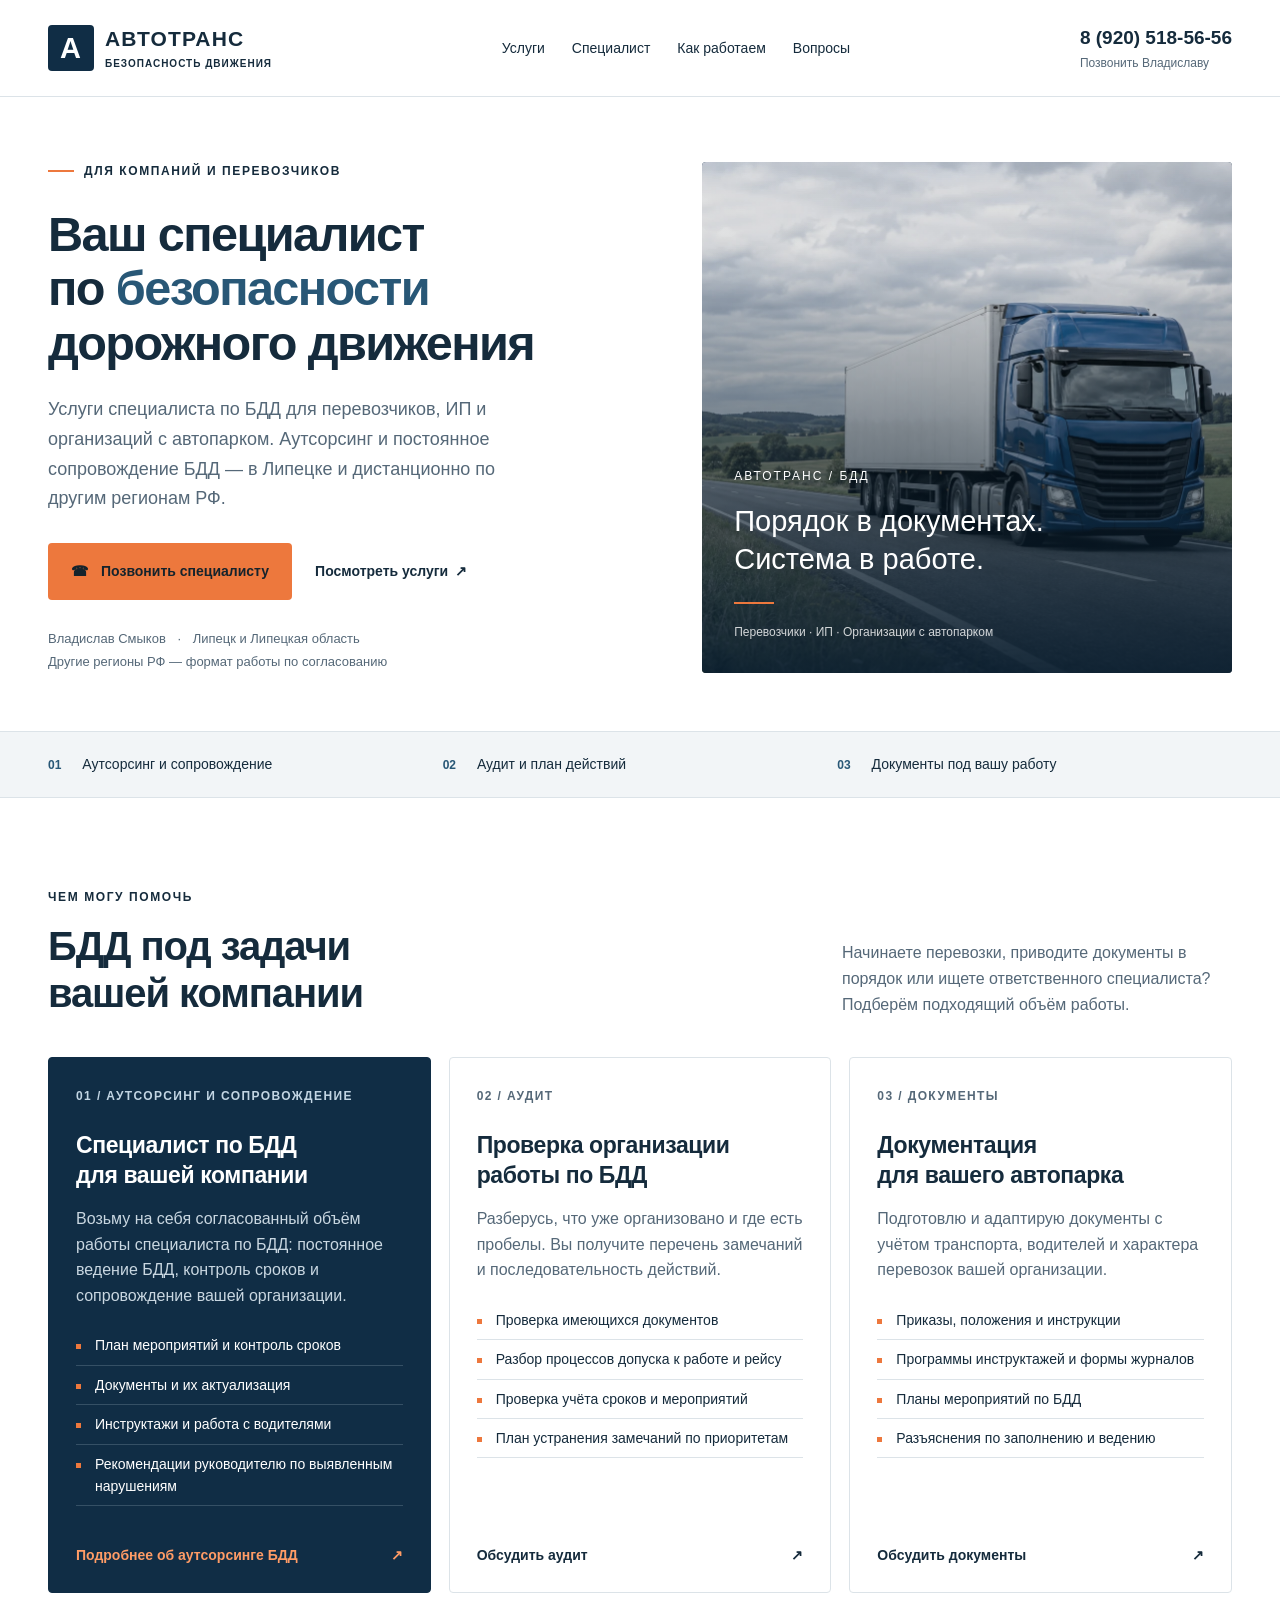
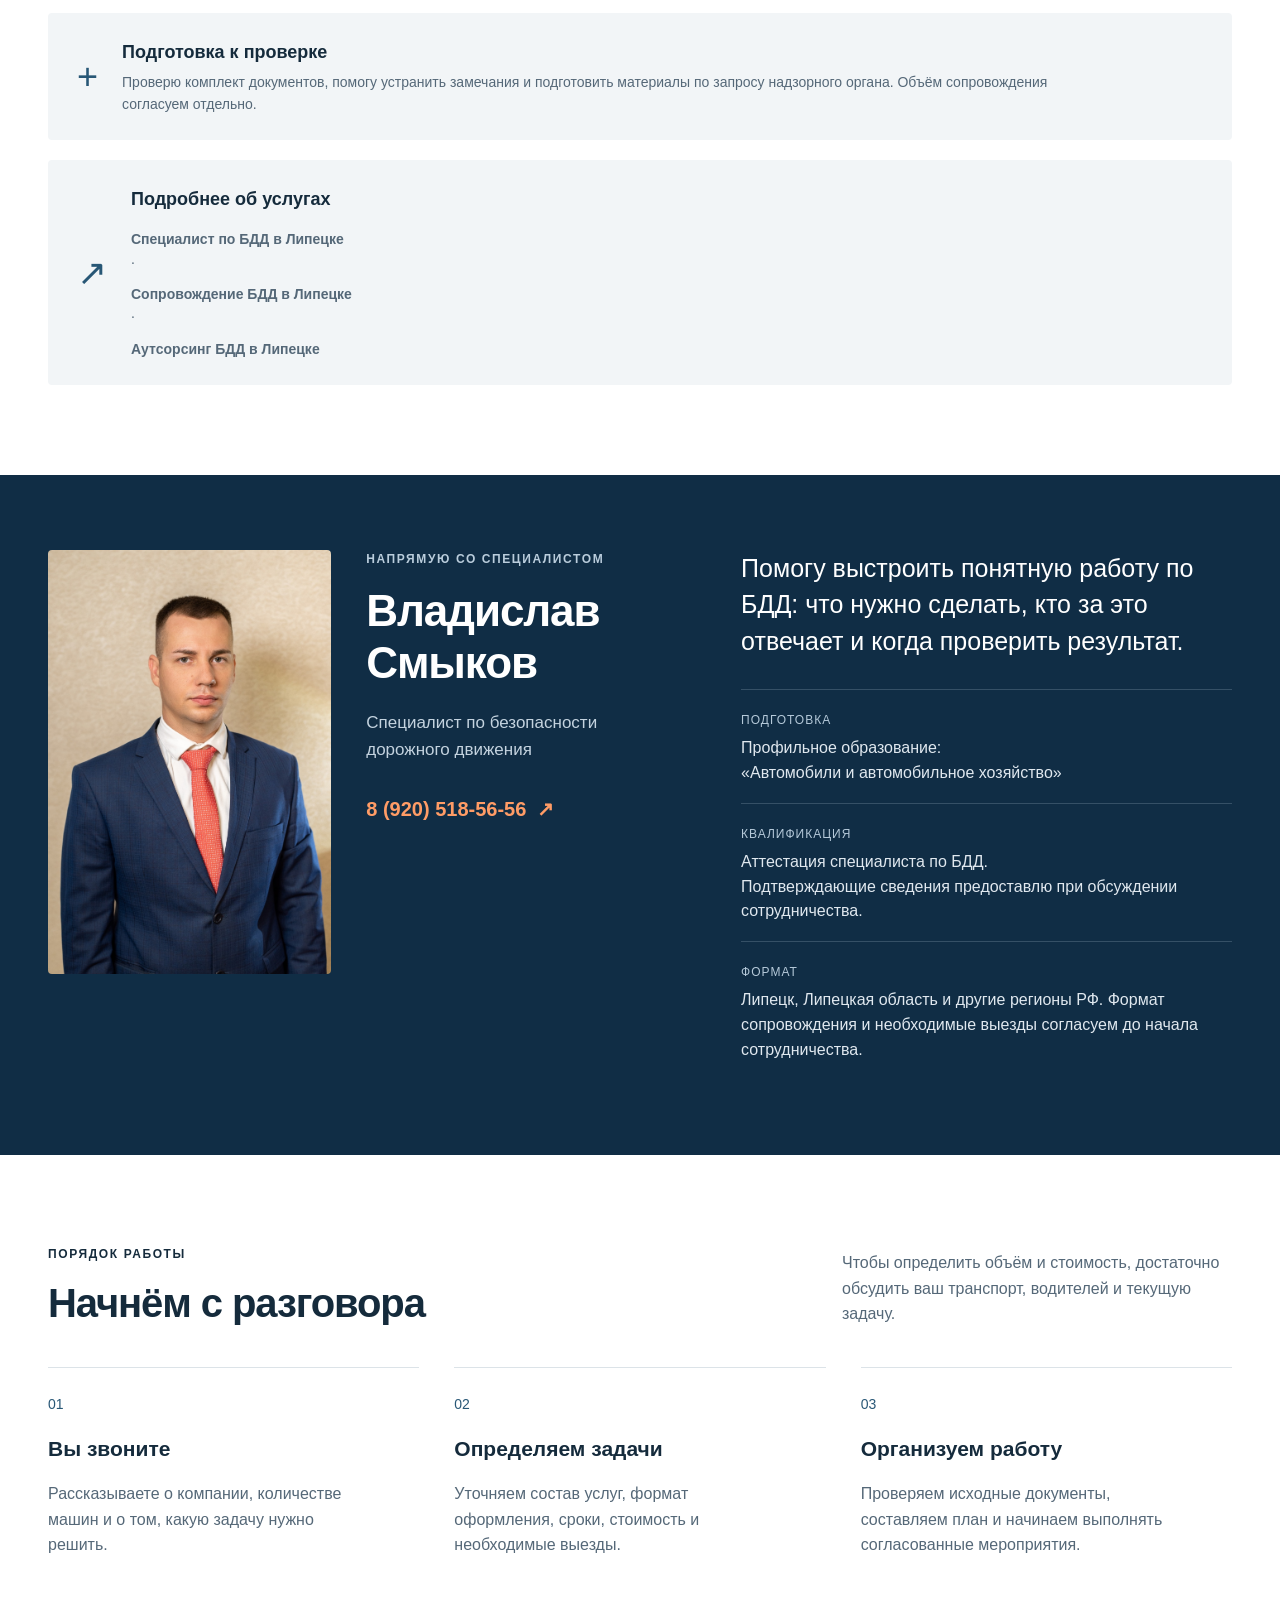
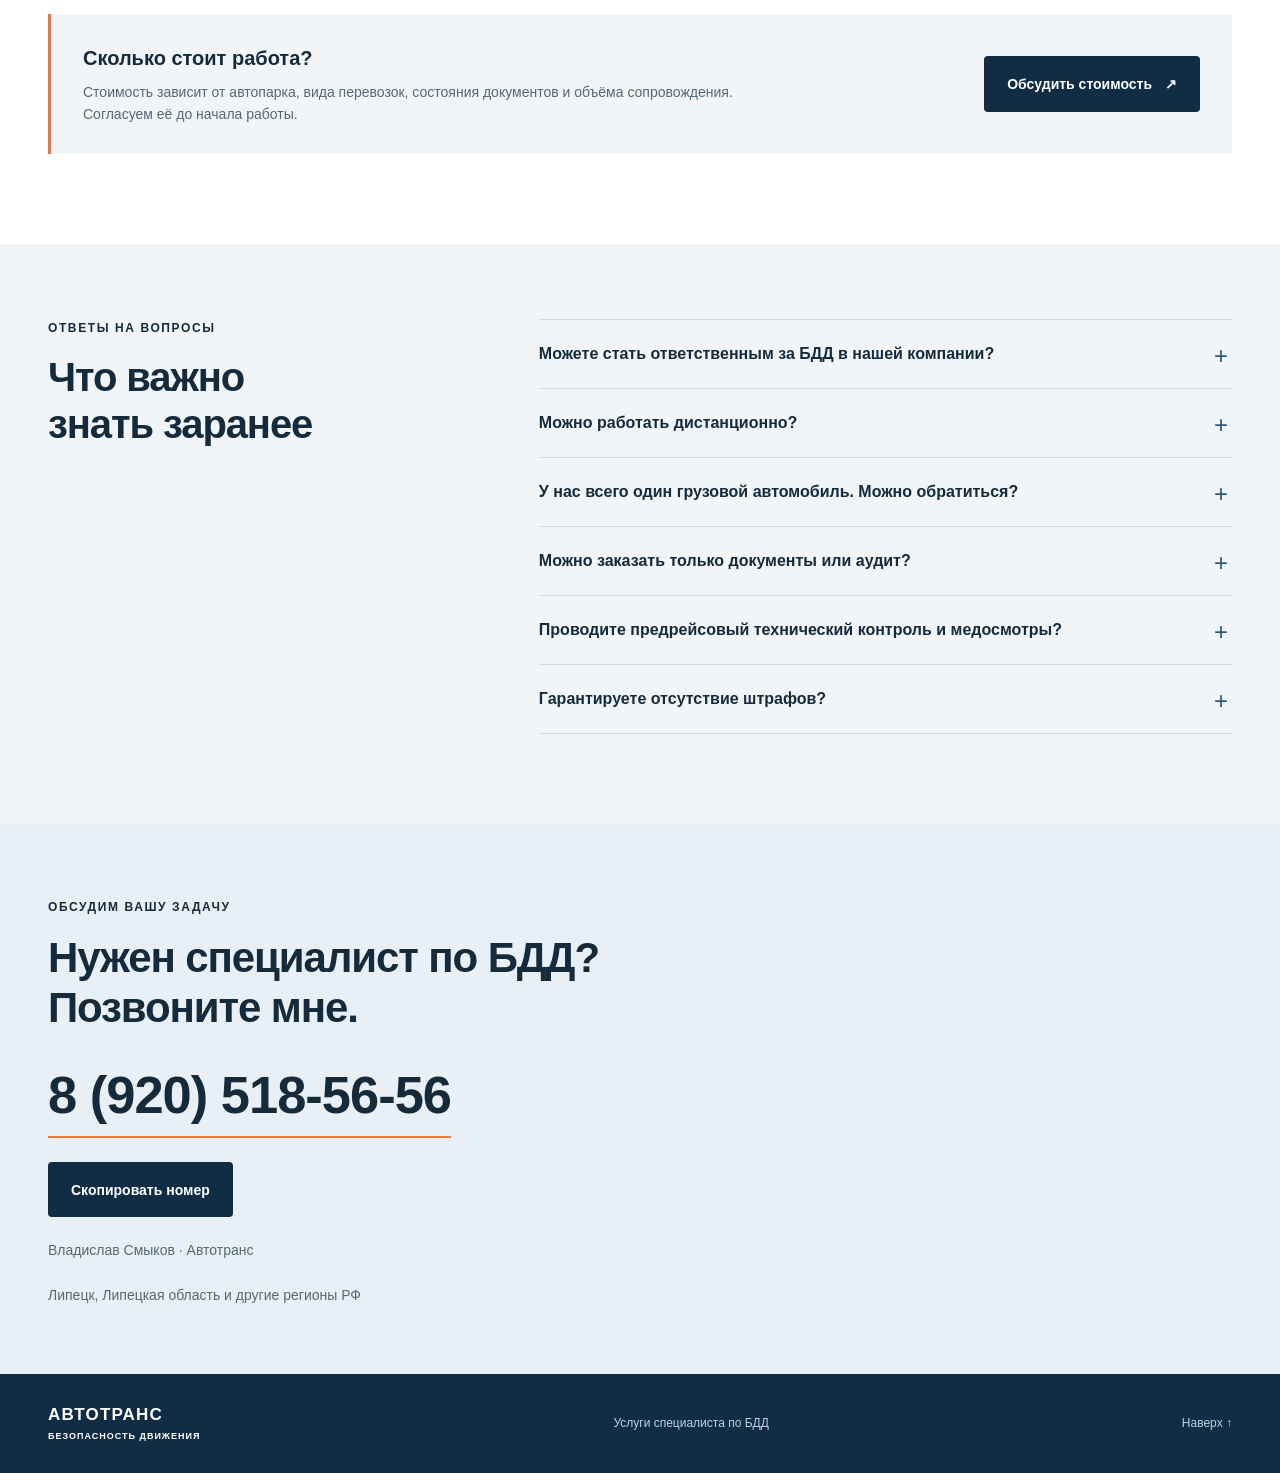
==== index.html @ 8fa79b05 "Добавить метатег подтверждения Яндекс Вебмастера" ====
<!doctype html>
<html lang="ru">
<head><!-- Yandex.Metrika counter -->
<script type="text/javascript">
    (function(m,e,t,r,i,k,a){
        m[i]=m[i]||function(){(m[i].a=m[i].a||[]).push(arguments)};
        m[i].l=1*new Date();
        for (var j = 0; j < document.scripts.length; j++) {if (document.scripts[j].src === r) { return; }}
        k=e.createElement(t),a=e.getElementsByTagName(t)[0],k.async=1,k.src=r,a.parentNode.insertBefore(k,a)
    })(window, document,'script','https://mc.yandex.ru/metrika/tag.js?id=112868762', 'ym');

    ym(112868762, 'init', {ssr:true, webvisor:true, clickmap:true, ecommerce:"dataLayer", referrer: document.referrer, url: location.href, accurateTrackBounce:true, trackLinks:true});
</script>
<noscript><div><img src="https://mc.yandex.ru/watch/112868762" style="position:absolute; left:-9999px;" alt="" /></div></noscript>
<!-- /Yandex.Metrika counter -->
<meta charset="utf-8"><meta name="viewport" content="width=device-width,initial-scale=1">
<meta name="yandex-verification" content="a2c0b51601bbb0df">
<title>Специалист по БДД — аутсорсинг и сопровождение | Автотранс</title>
<meta name="description" content="Услуги специалиста по БДД для перевозчиков, ИП и организаций с автопарком. Аутсорсинг и сопровождение БДД в Липецке и дистанционно по другим регионам РФ.">
<meta name="format-detection" content="telephone=yes">
<meta name="theme-color" content="#102d45">
<link rel="icon" type="image/svg+xml" href="data:image/svg+xml,%3Csvg xmlns='http://www.w3.org/2000/svg' viewBox='0 0 32 32'%3E%3Crect width='32' height='32' rx='7' fill='%23102d45'/%3E%3Cpath d='M7 25L13 7h6l6 18h-5L16 12l-4 13z' fill='white'/%3E%3Cpath d='M14 21h4v4h-4z' fill='%23ee783c'/%3E%3C/svg%3E">
<link rel="stylesheet" href="styles.css">
</head>
<body>
<a class="skip" href="#main">Перейти к содержанию</a>
<header class="header"><div class="wrap header-inner"><a class="brand" href="#" aria-label="Автотранс — на главную"><span class="brand-icon">А</span><span>АВТОТРАНС<small>БЕЗОПАСНОСТЬ ДВИЖЕНИЯ</small></span></a><nav aria-label="Главная навигация"><a href="#services">Услуги</a> <a href="#specialist">Специалист</a> <a href="#process">Как работаем</a> <a href="#questions">Вопросы</a></nav><a class="header-phone" href="tel:+79205185656" aria-label="Позвонить Владиславу по номеру 8 920 518-56-56">8 (920) 518-56-56<small>Позвонить Владиславу</small></a></div></header>
<main id="main">
<section class="hero"><div class="wrap hero-grid"><div class="hero-copy"><div class="eyebrow"><span class="line"></span> ДЛЯ КОМПАНИЙ И ПЕРЕВОЗЧИКОВ</div><h1>Ваш специалист<br>по <em>безопасности</em><br>дорожного движения</h1><p class="lead">Услуги специалиста по БДД для перевозчиков, ИП и организаций с автопарком. Аутсорсинг и постоянное сопровождение БДД — в Липецке и дистанционно по другим регионам РФ.</p> <div class="hero-actions"><a class="button" href="tel:+79205185656" aria-label="Позвонить специалисту"><span aria-hidden="true">☎</span> Позвонить специалисту</a> <a class="text-link" href="#services">Посмотреть услуги <span aria-hidden="true">↗</span></a></div> <div class="hero-note">Владислав Смыков <span>·</span> Липецк и Липецкая область<br>Другие регионы РФ — формат работы по согласованию</div></div> <div class="hero-visual" id="hero-visual"><img class="hero-photo" src="truck.webp" alt="Грузовой автомобиль на загородной дороге" width="1536" height="1024" fetchpriority="high"><div class="visual-caption"><span>АВТОТРАНС / БДД</span><strong>Порядок в документах.<br>Система в работе.</strong> <div class="caption-rule"></div><small>Перевозчики · ИП · Организации с автопарком</small></div></div></div></section>
<div class="scope-band"><div class="wrap scope-grid"><span><b>01</b> Аутсорсинг и сопровождение</span><span><b>02</b> Аудит и план действий</span><span><b>03</b> Документы под вашу работу</span></div></div>
<section class="section wrap" id="services"><div class="section-top"><div><div class="eyebrow">ЧЕМ МОГУ ПОМОЧЬ</div><h2>БДД под задачи<br>вашей компании</h2></div><p>Начинаете перевозки, приводите документы в порядок или ищете ответственного специалиста? Подберём подходящий объём работы.</p></div> <div class="services"><article class="service featured"><span class="service-no">01 / АУТСОРСИНГ И СОПРОВОЖДЕНИЕ</span><h3>Специалист по БДД<br>для вашей компании</h3> <p>Возьму на себя согласованный объём работы специалиста по БДД: постоянное ведение БДД, контроль сроков и сопровождение вашей организации.</p> <ul><li>План мероприятий и контроль сроков</li><li>Документы и их актуализация</li><li>Инструктажи и работа с водителями</li><li>Рекомендации руководителю по выявленным нарушениям</li></ul> <a href="autsorsing-bdd-lipetsk.html" class="service-link">Подробнее об аутсорсинге БДД <span aria-hidden="true">↗</span></a></article><article class="service"><span class="service-no">02 / АУДИТ</span><h3>Проверка организации<br>работы по БДД</h3> <p>Разберусь, что уже организовано и где есть пробелы. Вы получите перечень замечаний и последовательность действий.</p> <ul><li>Проверка имеющихся документов</li><li>Разбор процессов допуска к работе и рейсу</li><li>Проверка учёта сроков и мероприятий</li><li>План устранения замечаний по приоритетам</li></ul> <a href="#contacts" class="service-link">Обсудить аудит <span aria-hidden="true">↗</span></a></article><article class="service"><span class="service-no">03 / ДОКУМЕНТЫ</span><h3>Документация<br>для вашего автопарка</h3> <p>Подготовлю и адаптирую документы с учётом транспорта, водителей и характера перевозок вашей организации.</p> <ul><li>Приказы, положения и инструкции</li><li>Программы инструктажей и формы журналов</li><li>Планы мероприятий по БДД</li><li>Разъяснения по заполнению и ведению</li></ul> <a href="#contacts" class="service-link">Обсудить документы <span aria-hidden="true">↗</span></a></article></div> <div class="service-extra"><span class="plus" aria-hidden="true">+</span><div><h3>Подготовка к проверке</h3> <p>Проверю комплект документов, помогу устранить замечания и подготовить материалы по запросу надзорного органа. Объём сопровождения согласуем отдельно.</p></div></div><div class="service-extra"><span class="plus" aria-hidden="true">↗</span><div><h3>Подробнее об услугах</h3><p><a class="service-link" href="specialist-bdd-lipetsk.html">Специалист по БДД в Липецке</a> · <a class="service-link" href="soprovozhdenie-bdd-lipetsk.html">Сопровождение БДД в Липецке</a> · <a class="service-link" href="autsorsing-bdd-lipetsk.html">Аутсорсинг БДД в Липецке</a></p></div></div></section>
<section class="about-section" id="specialist"><div class="wrap about-grid"><img class="specialist-photo" src="specialist.jpg" alt="Владислав Смыков — специалист по безопасности дорожного движения" width="1279" height="1917" loading="lazy"><div><div class="eyebrow">НАПРЯМУЮ СО СПЕЦИАЛИСТОМ</div><h2>Владислав<br>Смыков</h2><p class="about-role">Специалист по безопасности<br>дорожного движения</p><a class="about-phone" href="tel:+79205185656" aria-label="Позвонить Владиславу по номеру 8 920 518-56-56">8 (920) 518-56-56 <span aria-hidden="true">↗</span></a></div> <div class="about-content"><p class="large-copy">Помогу выстроить понятную работу по БДД: что нужно сделать, кто за это отвечает и когда проверить результат.</p> <div class="facts"><div><span>ПОДГОТОВКА</span><p>Профильное образование:<br>«Автомобили и автомобильное хозяйство»</p></div><div><span>КВАЛИФИКАЦИЯ</span><p>Аттестация специалиста по БДД.<br>Подтверждающие сведения предоставлю при обсуждении сотрудничества.</p></div><div><span>ФОРМАТ</span><p>Липецк, Липецкая область и другие регионы РФ. Формат сопровождения и необходимые выезды согласуем до начала сотрудничества.</p></div></div></div></div></section>
<section class="section wrap" id="process"><div class="section-top"><div><div class="eyebrow">ПОРЯДОК РАБОТЫ</div><h2>Начнём с разговора</h2></div><p>Чтобы определить объём и стоимость, достаточно обсудить ваш транспорт, водителей и текущую задачу.</p></div> <div class="steps"><article><span>01</span><h3>Вы звоните</h3> <p>Рассказываете о компании, количестве машин и о том, какую задачу нужно решить.</p></article><article><span>02</span><h3>Определяем задачи</h3> <p>Уточняем состав услуг, формат оформления, сроки, стоимость и необходимые выезды.</p></article><article><span>03</span><h3>Организуем работу</h3> <p>Проверяем исходные документы, составляем план и начинаем выполнять согласованные мероприятия.</p></article></div> <div class="price-strip"><div><h3>Сколько стоит работа?</h3> <p>Стоимость зависит от автопарка, вида перевозок, состояния документов и объёма сопровождения. Согласуем её до начала работы.</p></div><a class="button button-dark" href="#contacts">Обсудить стоимость <span aria-hidden="true">↗</span></a></div></section>
<section class="faq-section" id="questions"><div class="wrap faq-grid"><div><div class="eyebrow">ОТВЕТЫ НА ВОПРОСЫ</div><h2>Что важно<br>знать заранее</h2></div> <div class="faq-list"><details><summary>Можете стать ответственным за БДД в нашей компании?</summary> <p>Готов обсудить выполнение обязанностей ответственного за БДД. До начала работы определим подходящее оформление отношений, полномочия, обязанности и фактический объём работы. Сам по себе заказ комплекта документов не означает назначения ответственного.</p></details><details><summary>Можно работать дистанционно?</summary> <p>Разбор документов, консультации и часть сопровождения можно организовать дистанционно. Мероприятия, требующие фактического присутствия, обсуждаем отдельно. Дистанционное сопровождение не заменяет медицинские осмотры и технический контроль транспорта.</p></details><details><summary>У нас всего один грузовой автомобиль. Можно обратиться?</summary> <p>Да. Работаю с запросами небольших перевозчиков и организаций с автопарком. Необходимый состав мероприятий определим по виду транспорта и характеру его использования, а не только по количеству автомобилей.</p></details><details><summary>Можно заказать только документы или аудит?</summary> <p>Да. Можно начать с разовой проверки, подготовки отдельных документов или комплекта под вашу деятельность. Постоянное сопровождение обсуждается отдельно.</p></details><details><summary>Проводите предрейсовый технический контроль и медосмотры?</summary> <p>На этом сайте предлагаются услуги специалиста по БДД. Медицинские осмотры и фактический технический контроль в это предложение не входят. В рамках аудита помогу разобраться, как они организованы в вашей компании.</p></details><details><summary>Гарантируете отсутствие штрафов?</summary> <p>Нет. Задача сопровождения — выявлять недостатки и помогать организовать выполнение требований. Результат зависит в том числе от фактических действий руководителя и работников. Ответственность сторон и состав работ закрепляются в договоре.</p></details></div></div></section>
<section class="contact-section" id="contacts"><div class="wrap contact-grid"><div class="eyebrow">ОБСУДИМ ВАШУ ЗАДАЧУ</div><h2>Нужен специалист по БДД?<br>Позвоните мне.</h2><a class="contact-phone" id="contact-number" href="tel:+79205185656" aria-label="Позвонить Владиславу по номеру 8 920 518-56-56">8 (920) 518-56-56</a><div class="copy-row"><button class="button button-dark" type="button" id="copy-phone">Скопировать номер</button><span id="copy-status" role="status" aria-live="polite"></span></div><p>Владислав Смыков · Автотранс</p><p>Липецк, Липецкая область и другие регионы РФ</p></div></section>
</main><footer><div class="wrap footer-inner"><a class="brand footer-brand" href="#">АВТОТРАНС <small>БЕЗОПАСНОСТЬ ДВИЖЕНИЯ</small></a><p>Услуги специалиста по БДД</p><a href="#main">Наверх ↑</a></div></footer>
<a class="mobile-call" href="tel:+79205185656" aria-label="Позвонить Владиславу по номеру 8 920 518-56-56"><span aria-hidden="true">☎</span> Позвонить · 8 (920) 518-56-56</a>
<script src="contact.js" defer></script>
</body></html>
---- styles.css ----
:root{--navy:#102d45;--blue:#285776;--orange:#ed783d;--ink:#152b3c;--muted:#556878;--line:#dce3e8;--pale:#f2f5f7}*{box-sizing:border-box}html{scroll-behavior:smooth;scroll-padding-top:100px}body{margin:0;font-family:Arial,Helvetica,sans-serif;color:var(--ink);font-size:1rem;line-height:1.6;background:#fff}a{color:inherit;text-decoration:none}a:focus-visible,summary:focus-visible{outline:3px solid var(--orange);outline-offset:5px}button,a,summary{-webkit-tap-highlight-color:transparent}.wrap{max-width:1280px;width:calc(100% - 96px);margin:auto}.header{border-bottom:1px solid var(--line);background:#fff;position:sticky;top:0;z-index:10}.header-inner{min-height:96px;display:flex;align-items:center;justify-content:space-between;gap:25px}.brand{display:flex;align-items:center;gap:11px;font-weight:800;letter-spacing:1.2px;font-size:1.3125rem;line-height:1.2}.brand small{display:block;font-size:0.625rem;font-weight:600;letter-spacing:1px;margin-top:6px}.brand-icon{background:var(--navy);color:#fff;font-size:1.8125rem;line-height:46px;text-align:center;width:46px;border-radius:4px}.header nav{display:flex;gap:27px;font-size:0.875rem}.header nav a:hover,.text-link:hover{color:var(--blue);text-decoration:underline;text-underline-offset:5px}.header-phone{font-size:1.1875rem;font-weight:700;white-space:nowrap;line-height:1.35}.header-phone small{display:block;font-size:0.75rem;font-weight:400;color:var(--muted);text-align:right;margin-top:5px}.hero{padding:65px 0 58px}.hero-grid{display:grid;grid-template-columns:1.15fr 1fr;gap:45px;align-items:stretch}.eyebrow{font-size:0.75rem;letter-spacing:1.6px;font-weight:700;display:flex;align-items:center;gap:10px;line-height:1.5}.line{height:2px;width:26px;background:var(--orange)}h1{font-size:clamp(2.25rem,3.8vw,3.4375rem);letter-spacing:-1.6px;line-height:1.12;margin:27px 0 25px;font-weight:700}h1 em{font-style:normal;color:var(--blue)}.lead{font-size:1.125rem;line-height:1.65;max-width:480px;color:var(--muted);margin-bottom:29px}.hero-actions{display:flex;gap:23px;align-items:center;flex-wrap:wrap}.button{display:inline-flex;justify-content:center;align-items:center;gap:13px;background:var(--orange);color:#15232c;padding:17px 23px;border-radius:4px;font-weight:700;font-size:0.875rem;min-height:55px;transition:background .18s,transform .18s}.button:hover{background:#fa8d54;transform:translateY(-2px)}.text-link{font-size:0.875rem;font-weight:600}.text-link span{margin-left:7px}.hero-note{font-size:0.8125rem;color:var(--muted);margin-top:27px;line-height:1.8}.hero-note span{padding:0 8px}.hero-visual{min-height:500px;background:var(--navy);position:relative;overflow:hidden;border-radius:4px}.hero-photo{position:absolute;width:100%;height:100%;object-fit:cover;object-position:center;filter:saturate(.7)}.hero-visual:after{content:"";position:absolute;inset:0;background:linear-gradient(180deg,rgba(16,45,69,.04) 20%,rgba(10,30,47,.94) 100%)}.visual-caption{position:absolute;left:32px;right:32px;bottom:30px;color:white;z-index:1}.visual-caption>span{font-size:0.75rem;letter-spacing:2px}.visual-caption strong{display:block;font-size:1.8125rem;font-weight:500;line-height:1.3;margin-top:16px}.caption-rule{height:2px;width:40px;background:var(--orange);margin:23px 0 14px}.visual-caption small{font-size:0.75rem;opacity:.8}.scope-band{border-top:1px solid var(--line);border-bottom:1px solid var(--line);background:var(--pale)}.scope-grid{display:grid;grid-template-columns:repeat(3,1fr)}.scope-grid>span{font-size:0.875rem;padding:21px 0}.scope-grid b{font-size:0.75rem;margin-right:17px;color:var(--blue)}.section{padding-top:90px;padding-bottom:90px}.section-top{display:flex;justify-content:space-between;gap:40px;align-items:end;margin-bottom:40px}h2{font-size:2.5rem;letter-spacing:-1.1px;line-height:1.18;margin:17px 0 0}.section-top>p{max-width:390px;color:var(--muted);font-size:1rem;margin:0}.services{display:grid;grid-template-columns:repeat(3,1fr);gap:18px}.service{border:1px solid var(--line);padding:29px 27px 25px;display:flex;flex-direction:column;border-radius:4px}.service-no{font-size:0.75rem;letter-spacing:1.4px;color:var(--muted);font-weight:700}.service h3{font-size:1.4375rem;line-height:1.3;letter-spacing:-.4px;margin:25px 0 15px}.service p{color:var(--muted);font-size:1rem;line-height:1.6;margin:0 0 18px}.service ul{list-style:none;padding:0;margin:0 0 28px;font-size:0.875rem}.service li{padding:8px 0 8px 19px;position:relative;border-bottom:1px solid var(--line)}.service li:before{content:"";position:absolute;left:0;top:18px;background:var(--orange);width:5px;height:5px}.service-link{font-size:0.875rem;font-weight:700;display:flex;justify-content:space-between;gap:8px;margin-top:auto;padding-top:10px}.service-link:hover{text-decoration:underline}.featured{background:var(--navy);border-color:var(--navy);color:white}.featured .service-no{color:#c2d5e3}.featured p{color:#c9d7e1}.featured li{border-color:#355065}.featured .service-link{color:#ff9c66}.service-extra{display:flex;align-items:center;gap:24px;padding:25px 29px;background:var(--pale);margin-top:20px;border-radius:4px}.plus{font-size:2.25rem;color:var(--blue);font-weight:300}.service-extra h3{margin:0 0 4px;font-size:1.125rem}.service-extra p{margin:0;color:var(--muted);font-size:0.875rem;max-width:950px}.about-section{background:var(--navy);color:white;padding:75px 0}.about-grid{display:grid;grid-template-columns:1fr 1.2fr;gap:85px}.about-section .eyebrow{color:#bacddc}.about-section h2{font-size:3.25rem}.about-role{color:#c4d3df;font-size:1.0625rem;margin:20px 0 30px}.about-phone{font-size:1.4375rem;font-weight:600;color:#ff9c66}.about-phone span{font-size:1.25rem;margin-left:18px}.large-copy{font-size:1.5625rem;line-height:1.45;margin:0 0 30px}.facts>div{border-top:1px solid #355066;padding:17px 0;display:grid;grid-template-columns:130px 1fr;gap:17px}.facts span{font-size:0.75rem;letter-spacing:1px;color:#b5c9d9;padding-top:4px}.facts p{margin:0;font-size:1rem;line-height:1.55;color:#e0e8ef}.steps{display:grid;grid-template-columns:repeat(3,1fr);gap:35px}.steps article{border-top:1px solid var(--line);padding-top:23px}.steps span{color:var(--blue);font-size:0.875rem}.steps h3{font-size:1.3125rem;margin:15px 0 10px}.steps p{color:var(--muted);font-size:1rem;max-width:320px}.price-strip{background:var(--pale);padding:28px 32px;margin-top:40px;border-left:3px solid var(--orange);display:flex;justify-content:space-between;align-items:center;gap:35px}.price-strip h3{font-size:1.25rem;margin:0 0 7px}.price-strip p{font-size:0.875rem;color:var(--muted);max-width:710px;margin:0}.button-dark{background:var(--navy);color:white;flex-shrink:0}.button-dark:hover{background:var(--blue)}.faq-section{padding:75px 0 90px;background:var(--pale)}.faq-grid{display:grid;grid-template-columns:.85fr 1.4fr;gap:70px}.faq-list details{border-bottom:1px solid #cfd9e0}.faq-list details:first-child{border-top:1px solid #cfd9e0}.faq-list summary{cursor:pointer;list-style:none;position:relative;padding:22px 38px 22px 0;font-size:1rem;font-weight:600;line-height:1.5}.faq-list summary::-webkit-details-marker{display:none}.faq-list summary:after{content:"+";position:absolute;right:4px;top:18px;font-size:1.5rem;font-weight:400;color:var(--blue)}.faq-list details[open] summary:after{content:"−"}.faq-list details p{margin:0 30px 22px 0;color:var(--muted);font-size:1rem}.contact-section{padding:74px 0 68px;background:#e9f0f5}.contact-grid{position:relative}.contact-section h2{font-size:2.625rem;line-height:1.2;margin-bottom:28px}.contact-phone{font-size:clamp(1.625rem,4.1vw,3.375rem);letter-spacing:-1px;font-weight:700;line-height:1.25;display:inline-block;border-bottom:2px solid var(--orange);padding-bottom:9px}.contact-phone span{color:var(--blue);margin-left:18px}.contact-section p{font-size:0.875rem;margin:22px 0 0;color:var(--muted)}footer{padding:28px 0;background:var(--navy);color:white}.footer-inner{display:flex;gap:25px;justify-content:space-between;align-items:center}.footer-brand{display:block;font-size:1.0625rem}.footer-brand small{font-size:0.5625rem}.footer-inner p,.footer-inner>a:last-child{font-size:0.75rem;color:#c0d0dd}.mobile-call{display:none}.skip{position:fixed;top:-100px;left:20px;background:white;z-index:50;padding:12px}.skip:focus{top:10px}@media(min-width:1500px){.hero{padding-top:80px;padding-bottom:75px}.hero-visual{min-height:535px}}@media(max-width:1100px){.wrap{width:calc(100% - 56px)}.header nav{gap:17px}.hero-grid{gap:28px}.hero-actions{gap:18px}.hero-visual{min-height:510px}.service{padding:24px 20px}.service h3{font-size:1.3125rem}.about-grid{gap:45px}.price-strip{gap:20px}.header-phone{font-size:1.0625rem}}@media(max-width:850px){.header nav{display:none}.hero-grid{grid-template-columns:1fr 0.8fr}h1{font-size:2.25rem;letter-spacing:-1px}.visual-caption{left:22px;right:22px}.visual-caption strong{font-size:1.5rem}.hero-visual{min-height:490px}.services{grid-template-columns:1fr}.service h3 br{display:none}.service ul{display:grid;grid-template-columns:1fr 1fr;gap:0 22px}.service{padding:27px}.section-top{align-items:start}.section-top>p{max-width:300px}.about-grid{grid-template-columns:1fr 1.2fr;gap:30px}.facts>div{grid-template-columns:1fr;gap:8px}.faq-grid{gap:35px;grid-template-columns:.8fr 1.3fr}.price-strip{align-items:start;flex-direction:column}.scope-grid>span{font-size:0.75rem}.scope-grid b{margin-right:7px}.large-copy{font-size:1.375rem}}@media(max-width:650px){html{scroll-padding-top:85px}.wrap{width:calc(100% - 40px)}.header-inner{min-height:77px;gap:10px}.brand{font-size:1rem;gap:7px;letter-spacing:.5px}.brand small{font-size:0.5rem;letter-spacing:.3px}.brand-icon{width:35px;line-height:38px;font-size:1.5rem}.header-phone{font-size:0.875rem}.header-phone small{font-size:0.625rem}.hero{padding:36px 0 30px}.hero-grid{grid-template-columns:1fr;gap:30px}h1{font-size:clamp(2rem,8.6vw,2.6875rem);line-height:1.15;margin-top:22px;letter-spacing:-1.1px}.eyebrow{font-size:0.625rem;letter-spacing:1.2px}.lead{font-size:1.0625rem;margin-top:20px}.hero-actions{gap:20px}.hero-note{margin-top:21px}.hero-visual{min-height:300px}.visual-caption{bottom:25px}.visual-caption strong{font-size:1.6875rem}.scope-grid{grid-template-columns:1fr}.scope-grid>span{padding:13px 0;font-size:0.875rem;border-bottom:1px solid var(--line)}.scope-grid>span:last-child{border-bottom:0}.scope-grid b{margin-right:15px}.section{padding-top:55px;padding-bottom:55px}.section-top{display:block;margin-bottom:28px}h2{font-size:2rem}.section-top>p{max-width:none;margin-top:21px;font-size:1rem}.service{padding:25px 22px}.service h3{font-size:1.4375rem;margin-top:21px}.service ul{display:block}.service-extra{align-items:start;padding:20px;gap:15px}.about-section{padding:50px 0}.about-grid{grid-template-columns:1fr;gap:35px}.about-section h2{font-size:2.75rem}.about-role{margin-bottom:20px}.facts>div{grid-template-columns:1fr;gap:7px}.large-copy{font-size:1.4375rem}.steps{grid-template-columns:1fr;gap:17px}.steps article{padding-top:18px}.steps h3{display:inline-block;margin:0 0 0 18px}.steps p{max-width:none;margin:12px 0 3px}.price-strip{padding:23px;margin-top:30px}.faq-section{padding:50px 0}.faq-grid{grid-template-columns:1fr;gap:28px}.faq-list summary{font-size:1rem;padding-top:20px;padding-bottom:20px}.contact-section{padding:50px 0}.contact-section h2{font-size:1.9375rem}.contact-phone{font-size:1.8125rem;letter-spacing:-.8px}.contact-phone span{margin-left:4px}.footer-inner{flex-wrap:wrap;gap:15px}.footer-inner p{display:none}footer{padding-bottom:100px}.mobile-call{display:flex;align-items:center;justify-content:center;gap:9px;position:fixed;left:12px;right:12px;bottom:12px;bottom:max(12px,env(safe-area-inset-bottom));z-index:15;background:var(--orange);color:#15232c;font-weight:700;font-size:1rem;padding:17px 8px;border-radius:5px;box-shadow:0 5px 25px #0003}.footer-brand small{font-size:0.5625rem}}@media(prefers-reduced-motion:reduce){html{scroll-behavior:auto}.button{transition:none}}

/* Specialist portrait and direct contact details */
.about-grid{grid-template-columns:minmax(210px,.75fr) minmax(220px,.9fr) minmax(0,1.3fr);gap:35px;align-items:start}.specialist-photo{display:block;width:100%;height:auto;border-radius:4px}.about-section h2{font-size:2.75rem}.about-phone{font-size:1.25rem;white-space:nowrap}.about-phone span{margin-left:5px}.facts>div{grid-template-columns:1fr;gap:6px}.contact-phone{width:fit-content;user-select:all}.copy-row{display:flex;flex-wrap:wrap;gap:16px;align-items:center;margin-top:24px}.copy-row button{border:0;font-family:inherit;cursor:pointer}.copy-row button:focus-visible{outline:3px solid var(--orange);outline-offset:4px}#copy-status{font-size:0.875rem;max-width:440px}.about-content{min-width:0}
@media(max-width:1000px){.about-grid{grid-template-columns:minmax(190px,.65fr) 1fr;gap:30px}.about-content{grid-column:1/-1}.specialist-photo{max-width:280px}.facts>div{grid-template-columns:150px 1fr}}
@media(max-width:650px){.about-grid{grid-template-columns:1fr;gap:27px}.specialist-photo{max-width:320px;justify-self:center}.about-content{grid-column:auto}.facts>div{grid-template-columns:1fr}.copy-row{align-items:start;flex-direction:column}}

/* Reflow for large text and narrow screens */
.hero-grid,.services,.steps,.scope-grid,.about-grid,.faq-grid{min-width:0}
.hero-grid>*,.services>*,.steps>*,.about-grid>*,.faq-grid>*,.header-inner>*{min-width:0}
body{overflow-wrap:anywhere}
.header-inner,.header nav,.footer-inner{flex-wrap:wrap}
.header-phone,.about-phone{white-space:normal}
.header-phone{max-width:100%}
.header-phone small{text-align:inherit}
.button{max-width:100%;text-align:center}
.hero-grid{grid-template-columns:minmax(0,1.15fr) minmax(0,1fr)}
.hero-actions{align-items:stretch}
.text-link{display:inline-flex;align-items:center;min-height:44px}
.copy-row{align-items:flex-start}
#copy-status{overflow-wrap:anywhere}
@media(max-width:850px){.hero-grid{grid-template-columns:minmax(0,1fr) minmax(0,.8fr)}}
@media(max-width:650px){.hero-grid{grid-template-columns:minmax(0,1fr)}.header-inner{padding-top:12px;padding-bottom:12px;row-gap:10px}.header-phone{margin-left:auto}.mobile-call{position:sticky;bottom:0;margin:0 12px 12px;line-height:1.4}.hero-visual{min-height:20rem}.visual-caption strong{font-size:1.5rem}.visual-caption small{font-size:.75rem}.header-phone small{font-size:.75rem}.eyebrow{font-size:.75rem}}
@media(max-width:650px){.mobile-call{position:fixed;left:12px;right:12px;bottom:max(12px,env(safe-area-inset-bottom));margin:0}.footer-inner{padding-bottom:2rem}.header-phone{min-height:44px;display:flex;flex-direction:column;justify-content:center}}

/* Click-to-call links */
.header-phone[href^="tel:"],
.about-phone[href^="tel:"],
.contact-phone[href^="tel:"],
.mobile-call[href^="tel:"]{cursor:pointer}
.contact-phone[href^="tel:"]:hover,
.about-phone[href^="tel:"]:hover,
.header-phone[href^="tel:"]:hover{text-decoration:none;filter:brightness(.92)}
@media(max-width:650px){
  .contact-phone[href^="tel:"]{min-height:44px;display:inline-flex;align-items:center}
}
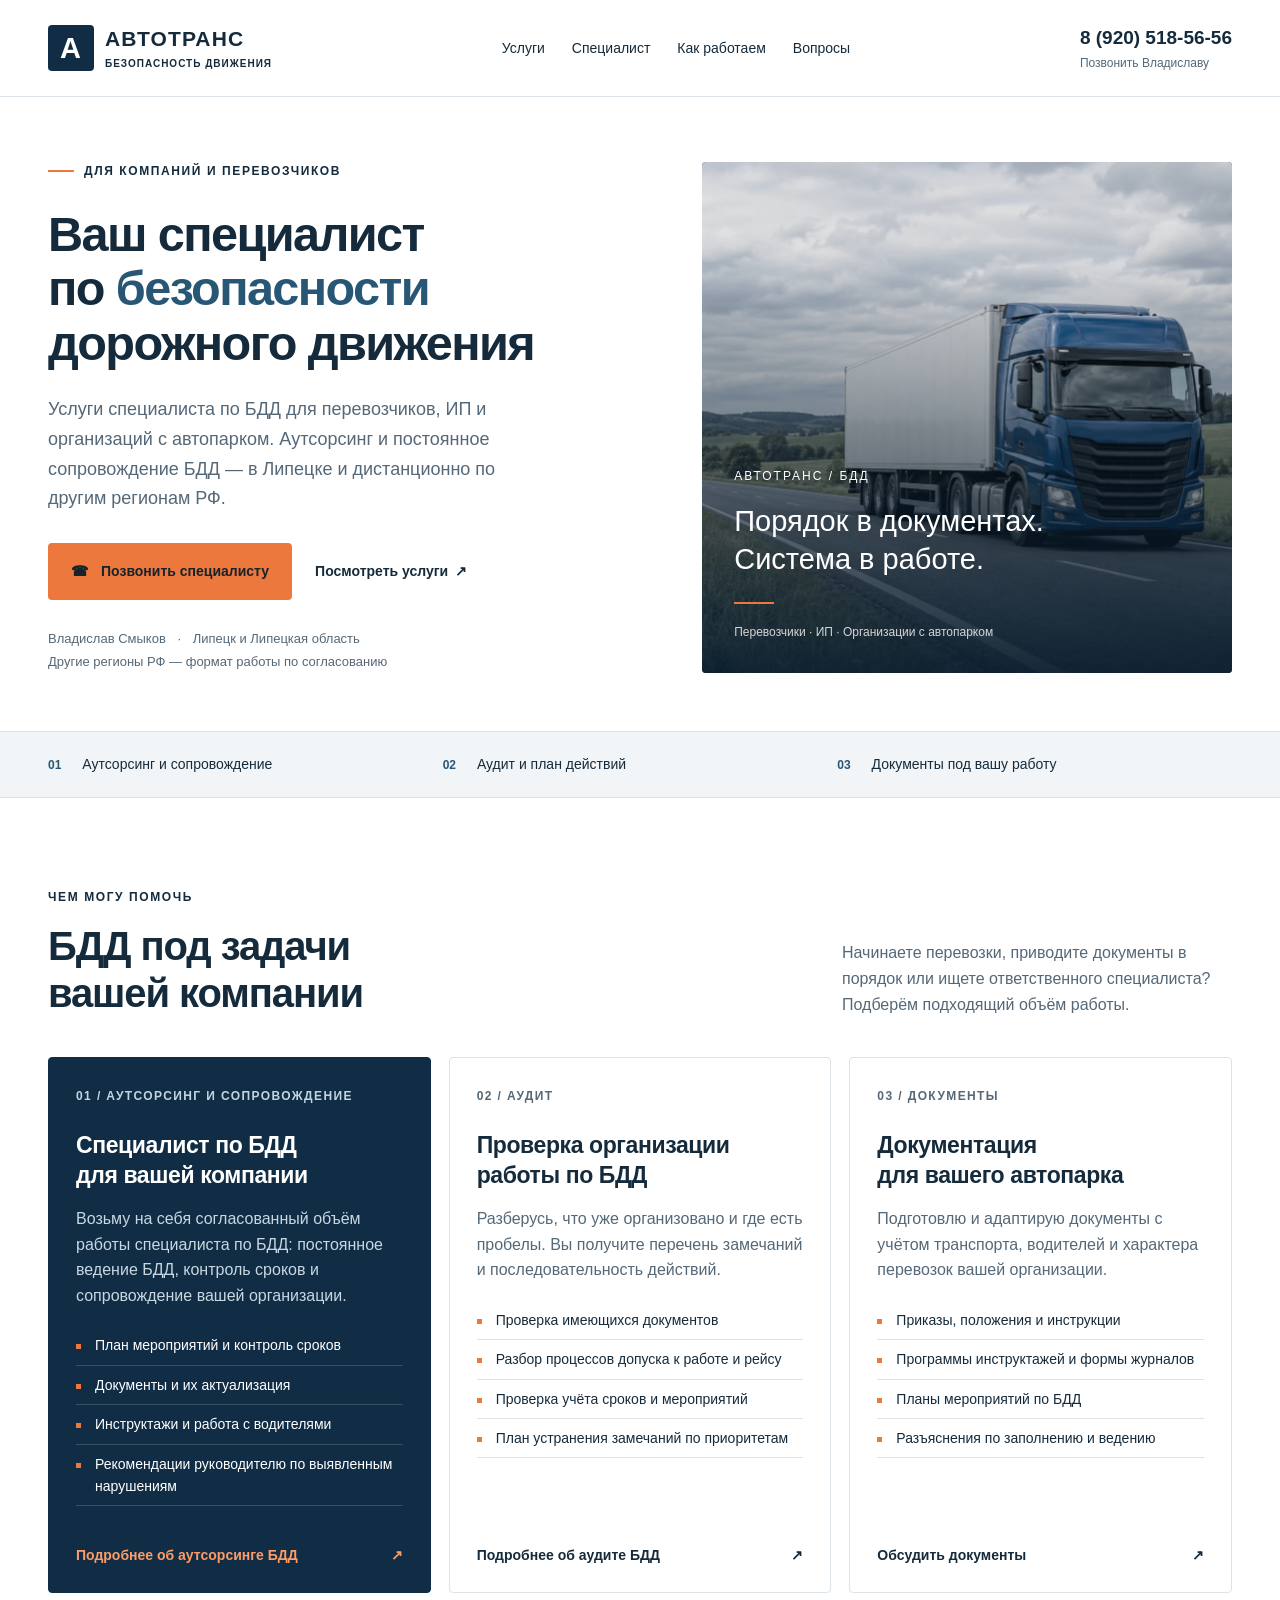
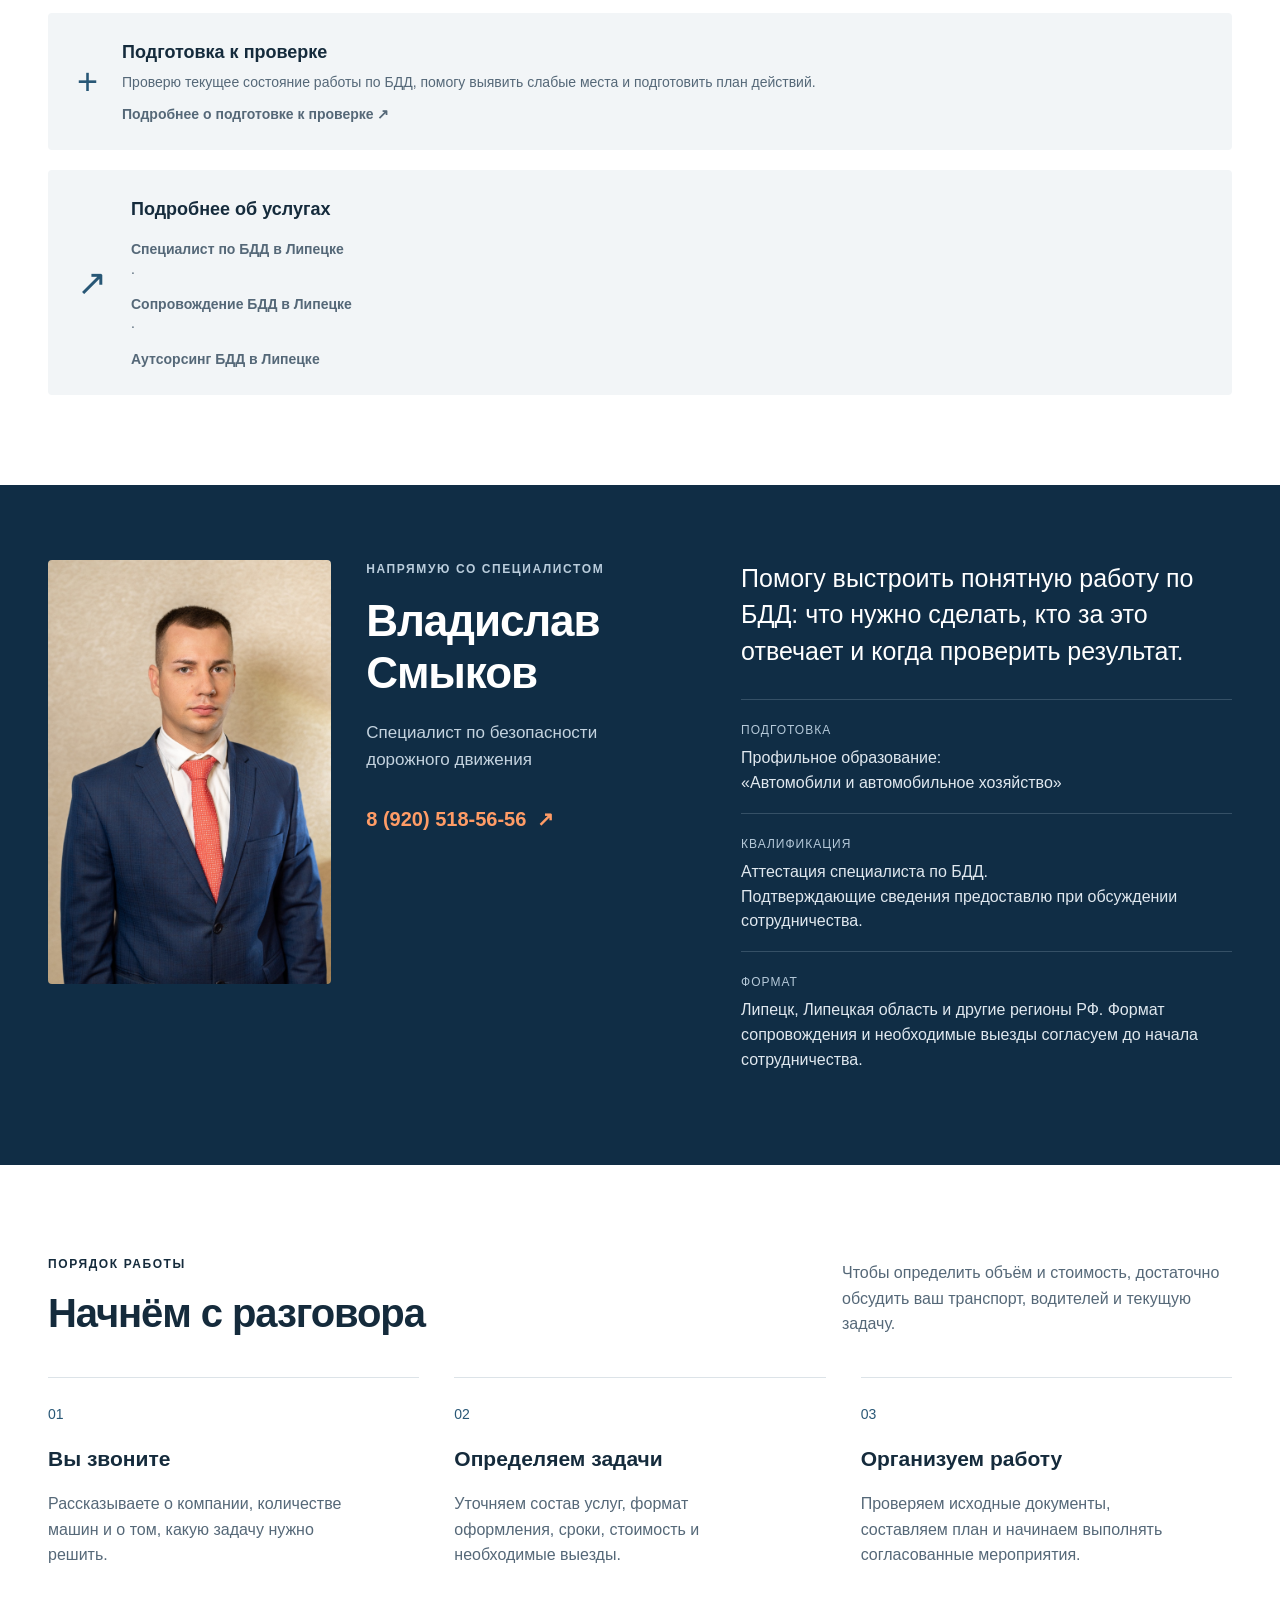
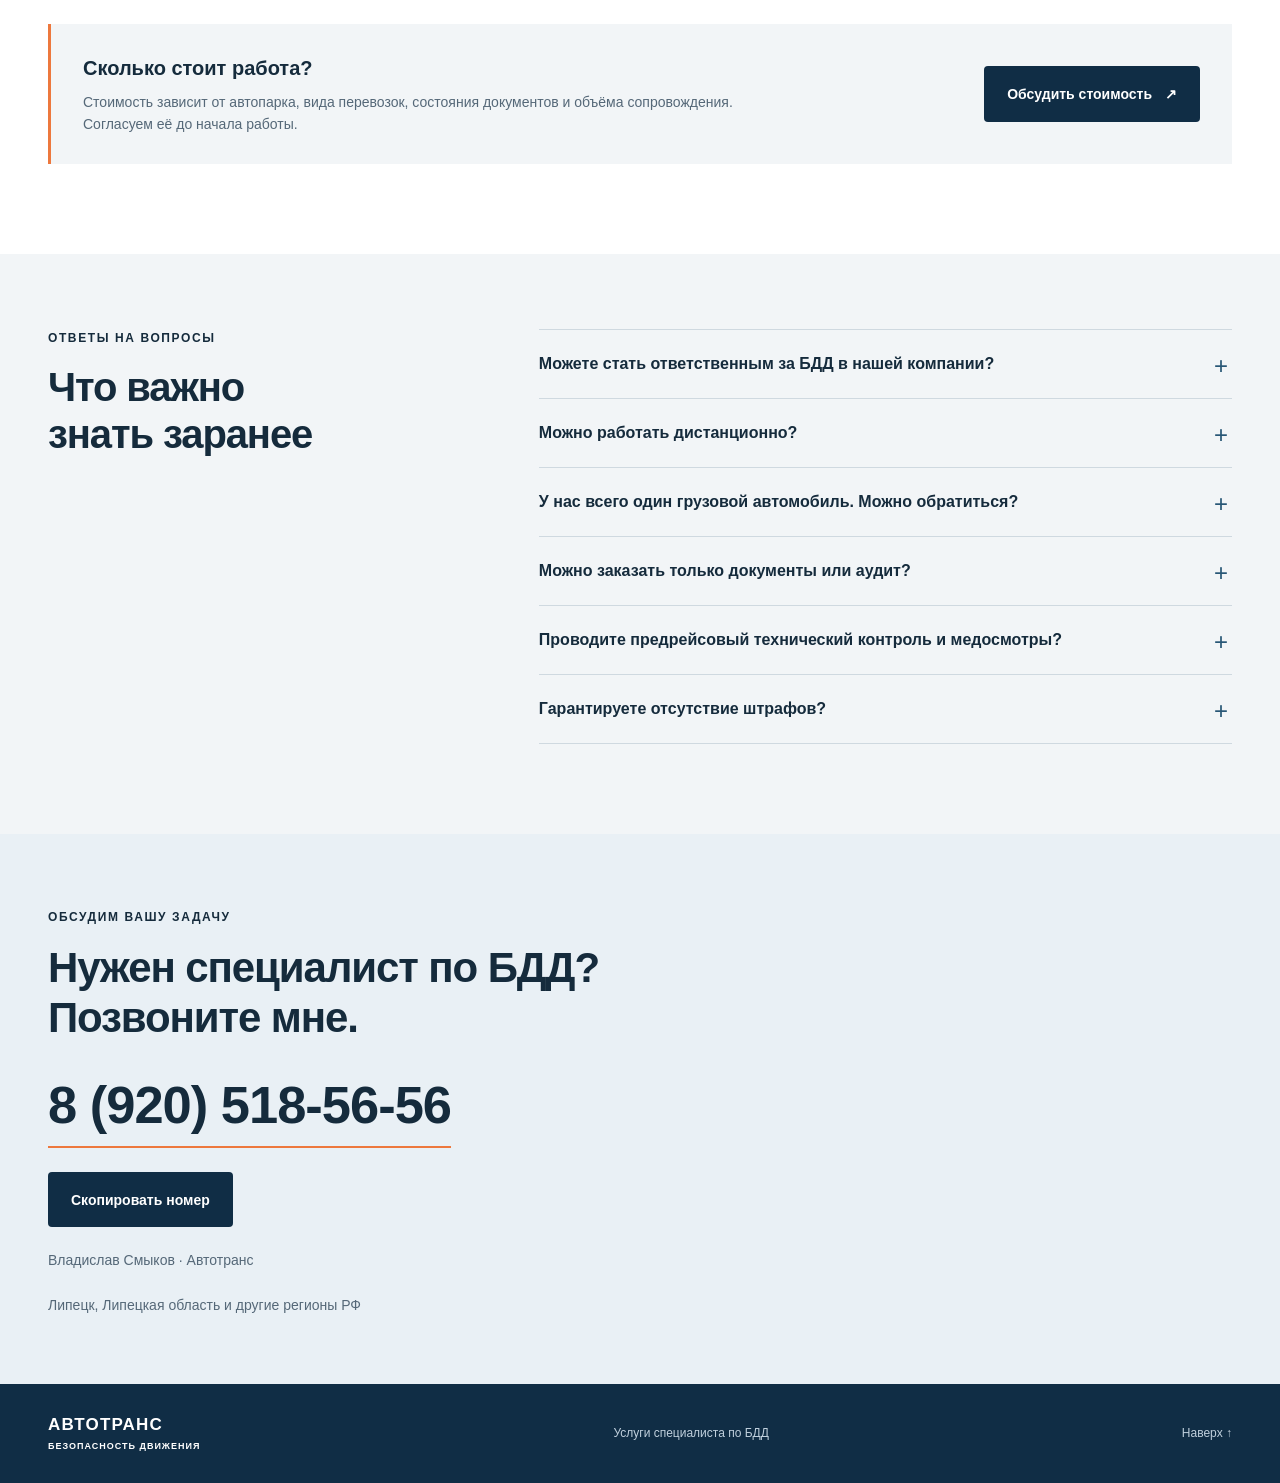
==== commit 37b1eb2e: "Добавить ссылки на аудит и подготовку к проверке" ====
--- a/index.html
+++ b/index.html
@@ -28,7 +28,7 @@
 <main id="main">
 <section class="hero"><div class="wrap hero-grid"><div class="hero-copy"><div class="eyebrow"><span class="line"></span> ДЛЯ КОМПАНИЙ И ПЕРЕВОЗЧИКОВ</div><h1>Ваш специалист<br>по <em>безопасности</em><br>дорожного движения</h1><p class="lead">Услуги специалиста по БДД для перевозчиков, ИП и организаций с автопарком. Аутсорсинг и постоянное сопровождение БДД — в Липецке и дистанционно по другим регионам РФ.</p> <div class="hero-actions"><a class="button" href="tel:+79205185656" aria-label="Позвонить специалисту"><span aria-hidden="true">☎</span> Позвонить специалисту</a> <a class="text-link" href="#services">Посмотреть услуги <span aria-hidden="true">↗</span></a></div> <div class="hero-note">Владислав Смыков <span>·</span> Липецк и Липецкая область<br>Другие регионы РФ — формат работы по согласованию</div></div> <div class="hero-visual" id="hero-visual"><img class="hero-photo" src="truck.webp" alt="Грузовой автомобиль на загородной дороге" width="1536" height="1024" fetchpriority="high"><div class="visual-caption"><span>АВТОТРАНС / БДД</span><strong>Порядок в документах.<br>Система в работе.</strong> <div class="caption-rule"></div><small>Перевозчики · ИП · Организации с автопарком</small></div></div></div></section>
 <div class="scope-band"><div class="wrap scope-grid"><span><b>01</b> Аутсорсинг и сопровождение</span><span><b>02</b> Аудит и план действий</span><span><b>03</b> Документы под вашу работу</span></div></div>
-<section class="section wrap" id="services"><div class="section-top"><div><div class="eyebrow">ЧЕМ МОГУ ПОМОЧЬ</div><h2>БДД под задачи<br>вашей компании</h2></div><p>Начинаете перевозки, приводите документы в порядок или ищете ответственного специалиста? Подберём подходящий объём работы.</p></div> <div class="services"><article class="service featured"><span class="service-no">01 / АУТСОРСИНГ И СОПРОВОЖДЕНИЕ</span><h3>Специалист по БДД<br>для вашей компании</h3> <p>Возьму на себя согласованный объём работы специалиста по БДД: постоянное ведение БДД, контроль сроков и сопровождение вашей организации.</p> <ul><li>План мероприятий и контроль сроков</li><li>Документы и их актуализация</li><li>Инструктажи и работа с водителями</li><li>Рекомендации руководителю по выявленным нарушениям</li></ul> <a href="autsorsing-bdd-lipetsk.html" class="service-link">Подробнее об аутсорсинге БДД <span aria-hidden="true">↗</span></a></article><article class="service"><span class="service-no">02 / АУДИТ</span><h3>Проверка организации<br>работы по БДД</h3> <p>Разберусь, что уже организовано и где есть пробелы. Вы получите перечень замечаний и последовательность действий.</p> <ul><li>Проверка имеющихся документов</li><li>Разбор процессов допуска к работе и рейсу</li><li>Проверка учёта сроков и мероприятий</li><li>План устранения замечаний по приоритетам</li></ul> <a href="#contacts" class="service-link">Обсудить аудит <span aria-hidden="true">↗</span></a></article><article class="service"><span class="service-no">03 / ДОКУМЕНТЫ</span><h3>Документация<br>для вашего автопарка</h3> <p>Подготовлю и адаптирую документы с учётом транспорта, водителей и характера перевозок вашей организации.</p> <ul><li>Приказы, положения и инструкции</li><li>Программы инструктажей и формы журналов</li><li>Планы мероприятий по БДД</li><li>Разъяснения по заполнению и ведению</li></ul> <a href="#contacts" class="service-link">Обсудить документы <span aria-hidden="true">↗</span></a></article></div> <div class="service-extra"><span class="plus" aria-hidden="true">+</span><div><h3>Подготовка к проверке</h3> <p>Проверю комплект документов, помогу устранить замечания и подготовить материалы по запросу надзорного органа. Объём сопровождения согласуем отдельно.</p></div></div><div class="service-extra"><span class="plus" aria-hidden="true">↗</span><div><h3>Подробнее об услугах</h3><p><a class="service-link" href="specialist-bdd-lipetsk.html">Специалист по БДД в Липецке</a> · <a class="service-link" href="soprovozhdenie-bdd-lipetsk.html">Сопровождение БДД в Липецке</a> · <a class="service-link" href="autsorsing-bdd-lipetsk.html">Аутсорсинг БДД в Липецке</a></p></div></div></section>
+<section class="section wrap" id="services"><div class="section-top"><div><div class="eyebrow">ЧЕМ МОГУ ПОМОЧЬ</div><h2>БДД под задачи<br>вашей компании</h2></div><p>Начинаете перевозки, приводите документы в порядок или ищете ответственного специалиста? Подберём подходящий объём работы.</p></div> <div class="services"><article class="service featured"><span class="service-no">01 / АУТСОРСИНГ И СОПРОВОЖДЕНИЕ</span><h3>Специалист по БДД<br>для вашей компании</h3> <p>Возьму на себя согласованный объём работы специалиста по БДД: постоянное ведение БДД, контроль сроков и сопровождение вашей организации.</p> <ul><li>План мероприятий и контроль сроков</li><li>Документы и их актуализация</li><li>Инструктажи и работа с водителями</li><li>Рекомендации руководителю по выявленным нарушениям</li></ul> <a href="autsorsing-bdd-lipetsk.html" class="service-link">Подробнее об аутсорсинге БДД <span aria-hidden="true">↗</span></a></article><article class="service"><span class="service-no">02 / АУДИТ</span><h3>Проверка организации<br>работы по БДД</h3> <p>Разберусь, что уже организовано и где есть пробелы. Вы получите перечень замечаний и последовательность действий.</p> <ul><li>Проверка имеющихся документов</li><li>Разбор процессов допуска к работе и рейсу</li><li>Проверка учёта сроков и мероприятий</li><li>План устранения замечаний по приоритетам</li></ul> <a href="audit-bdd-lipetsk.html" class="service-link">Подробнее об аудите БДД <span aria-hidden="true">↗</span></a></article><article class="service"><span class="service-no">03 / ДОКУМЕНТЫ</span><h3>Документация<br>для вашего автопарка</h3> <p>Подготовлю и адаптирую документы с учётом транспорта, водителей и характера перевозок вашей организации.</p> <ul><li>Приказы, положения и инструкции</li><li>Программы инструктажей и формы журналов</li><li>Планы мероприятий по БДД</li><li>Разъяснения по заполнению и ведению</li></ul> <a href="#contacts" class="service-link">Обсудить документы <span aria-hidden="true">↗</span></a></article></div> <div class="service-extra"><span class="plus" aria-hidden="true">+</span><div><h3>Подготовка к проверке</h3> <p>Проверю текущее состояние работы по БДД, помогу выявить слабые места и подготовить план действий. <a href="proverka-bdd-lipetsk.html" class="service-link">Подробнее о подготовке к проверке ↗</a></p></div></div><div class="service-extra"><span class="plus" aria-hidden="true">↗</span><div><h3>Подробнее об услугах</h3><p><a class="service-link" href="specialist-bdd-lipetsk.html">Специалист по БДД в Липецке</a> · <a class="service-link" href="soprovozhdenie-bdd-lipetsk.html">Сопровождение БДД в Липецке</a> · <a class="service-link" href="autsorsing-bdd-lipetsk.html">Аутсорсинг БДД в Липецке</a></p></div></div></section>
 <section class="about-section" id="specialist"><div class="wrap about-grid"><img class="specialist-photo" src="specialist.jpg" alt="Владислав Смыков — специалист по безопасности дорожного движения" width="1279" height="1917" loading="lazy"><div><div class="eyebrow">НАПРЯМУЮ СО СПЕЦИАЛИСТОМ</div><h2>Владислав<br>Смыков</h2><p class="about-role">Специалист по безопасности<br>дорожного движения</p><a class="about-phone" href="tel:+79205185656" aria-label="Позвонить Владиславу по номеру 8 920 518-56-56">8 (920) 518-56-56 <span aria-hidden="true">↗</span></a></div> <div class="about-content"><p class="large-copy">Помогу выстроить понятную работу по БДД: что нужно сделать, кто за это отвечает и когда проверить результат.</p> <div class="facts"><div><span>ПОДГОТОВКА</span><p>Профильное образование:<br>«Автомобили и автомобильное хозяйство»</p></div><div><span>КВАЛИФИКАЦИЯ</span><p>Аттестация специалиста по БДД.<br>Подтверждающие сведения предоставлю при обсуждении сотрудничества.</p></div><div><span>ФОРМАТ</span><p>Липецк, Липецкая область и другие регионы РФ. Формат сопровождения и необходимые выезды согласуем до начала сотрудничества.</p></div></div></div></div></section>
 <section class="section wrap" id="process"><div class="section-top"><div><div class="eyebrow">ПОРЯДОК РАБОТЫ</div><h2>Начнём с разговора</h2></div><p>Чтобы определить объём и стоимость, достаточно обсудить ваш транспорт, водителей и текущую задачу.</p></div> <div class="steps"><article><span>01</span><h3>Вы звоните</h3> <p>Рассказываете о компании, количестве машин и о том, какую задачу нужно решить.</p></article><article><span>02</span><h3>Определяем задачи</h3> <p>Уточняем состав услуг, формат оформления, сроки, стоимость и необходимые выезды.</p></article><article><span>03</span><h3>Организуем работу</h3> <p>Проверяем исходные документы, составляем план и начинаем выполнять согласованные мероприятия.</p></article></div> <div class="price-strip"><div><h3>Сколько стоит работа?</h3> <p>Стоимость зависит от автопарка, вида перевозок, состояния документов и объёма сопровождения. Согласуем её до начала работы.</p></div><a class="button button-dark" href="#contacts">Обсудить стоимость <span aria-hidden="true">↗</span></a></div></section>
 <section class="faq-section" id="questions"><div class="wrap faq-grid"><div><div class="eyebrow">ОТВЕТЫ НА ВОПРОСЫ</div><h2>Что важно<br>знать заранее</h2></div> <div class="faq-list"><details><summary>Можете стать ответственным за БДД в нашей компании?</summary> <p>Готов обсудить выполнение обязанностей ответственного за БДД. До начала работы определим подходящее оформление отношений, полномочия, обязанности и фактический объём работы. Сам по себе заказ комплекта документов не означает назначения ответственного.</p></details><details><summary>Можно работать дистанционно?</summary> <p>Разбор документов, консультации и часть сопровождения можно организовать дистанционно. Мероприятия, требующие фактического присутствия, обсуждаем отдельно. Дистанционное сопровождение не заменяет медицинские осмотры и технический контроль транспорта.</p></details><details><summary>У нас всего один грузовой автомобиль. Можно обратиться?</summary> <p>Да. Работаю с запросами небольших перевозчиков и организаций с автопарком. Необходимый состав мероприятий определим по виду транспорта и характеру его использования, а не только по количеству автомобилей.</p></details><details><summary>Можно заказать только документы или аудит?</summary> <p>Да. Можно начать с разовой проверки, подготовки отдельных документов или комплекта под вашу деятельность. Постоянное сопровождение обсуждается отдельно.</p></details><details><summary>Проводите предрейсовый технический контроль и медосмотры?</summary> <p>На этом сайте предлагаются услуги специалиста по БДД. Медицинские осмотры и фактический технический контроль в это предложение не входят. В рамках аудита помогу разобраться, как они организованы в вашей компании.</p></details><details><summary>Гарантируете отсутствие штрафов?</summary> <p>Нет. Задача сопровождения — выявлять недостатки и помогать организовать выполнение требований. Результат зависит в том числе от фактических действий руководителя и работников. Ответственность сторон и состав работ закрепляются в договоре.</p></details></div></div></section>
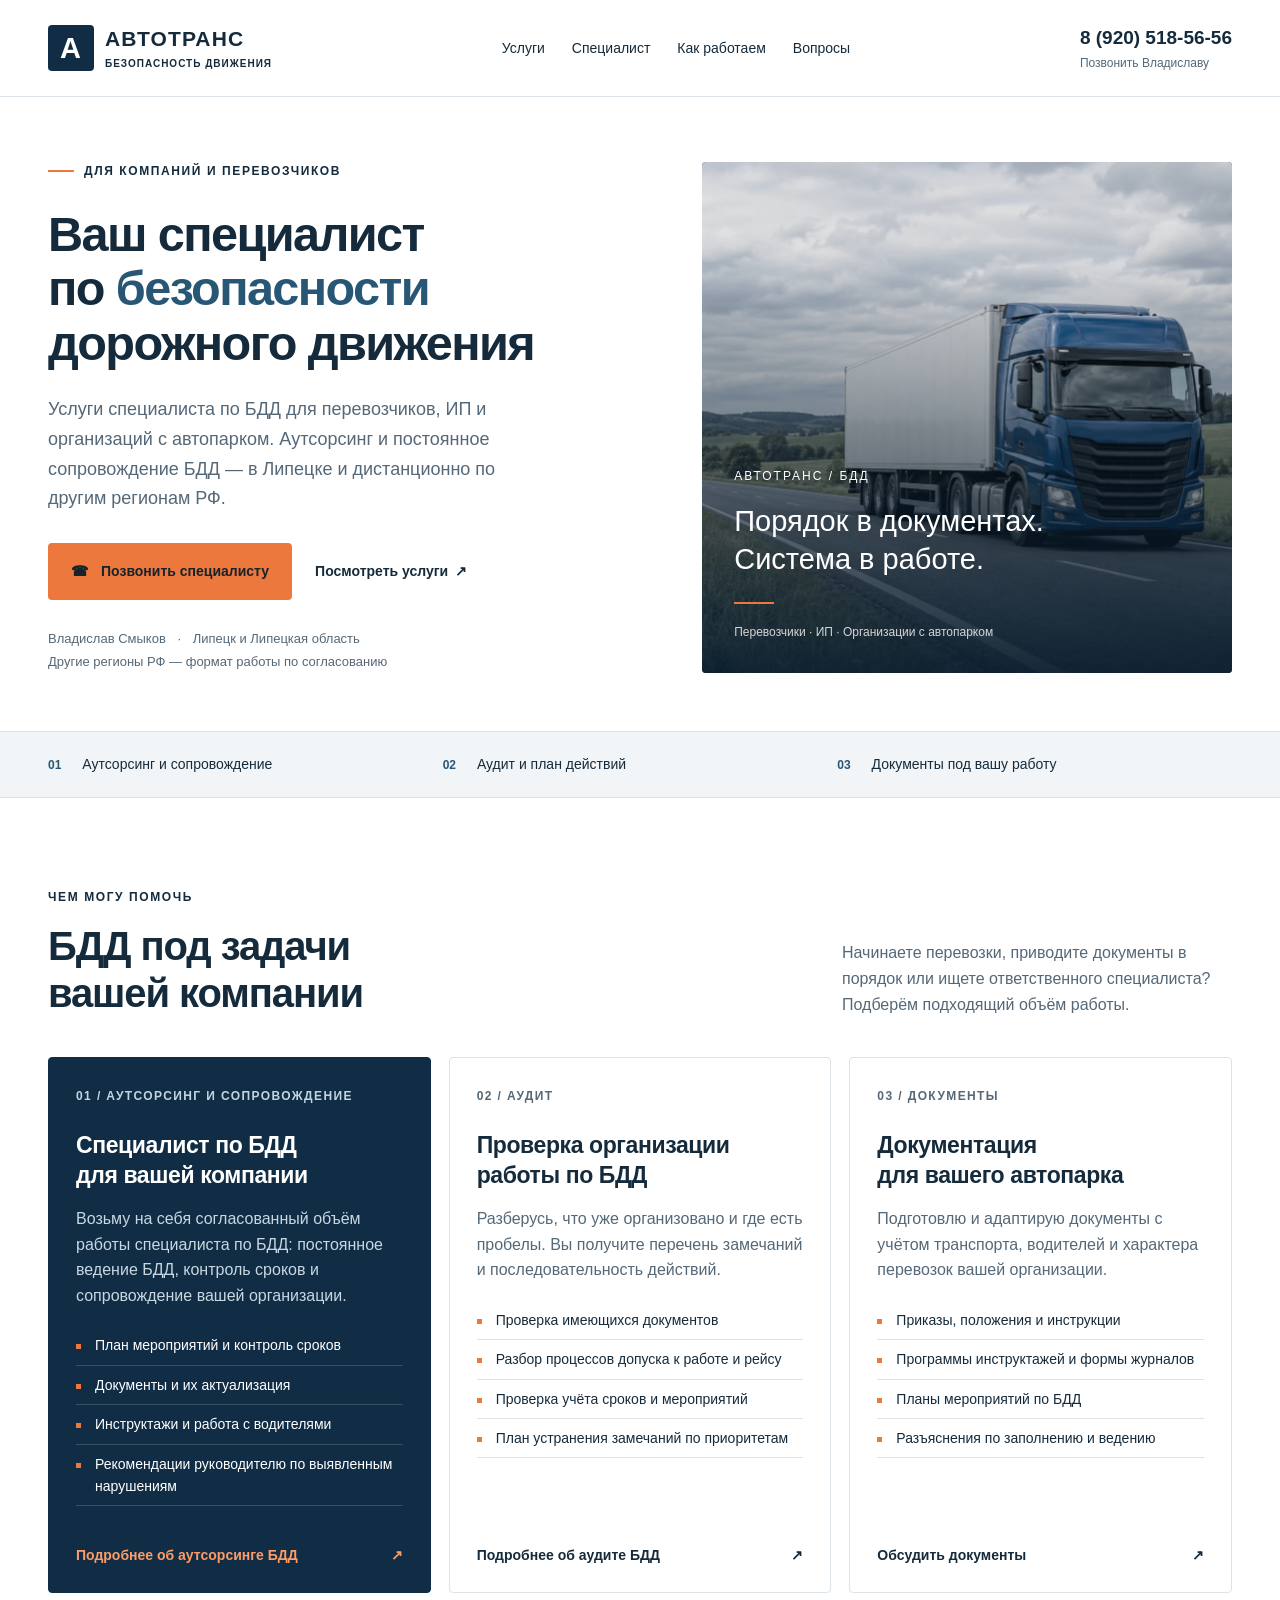
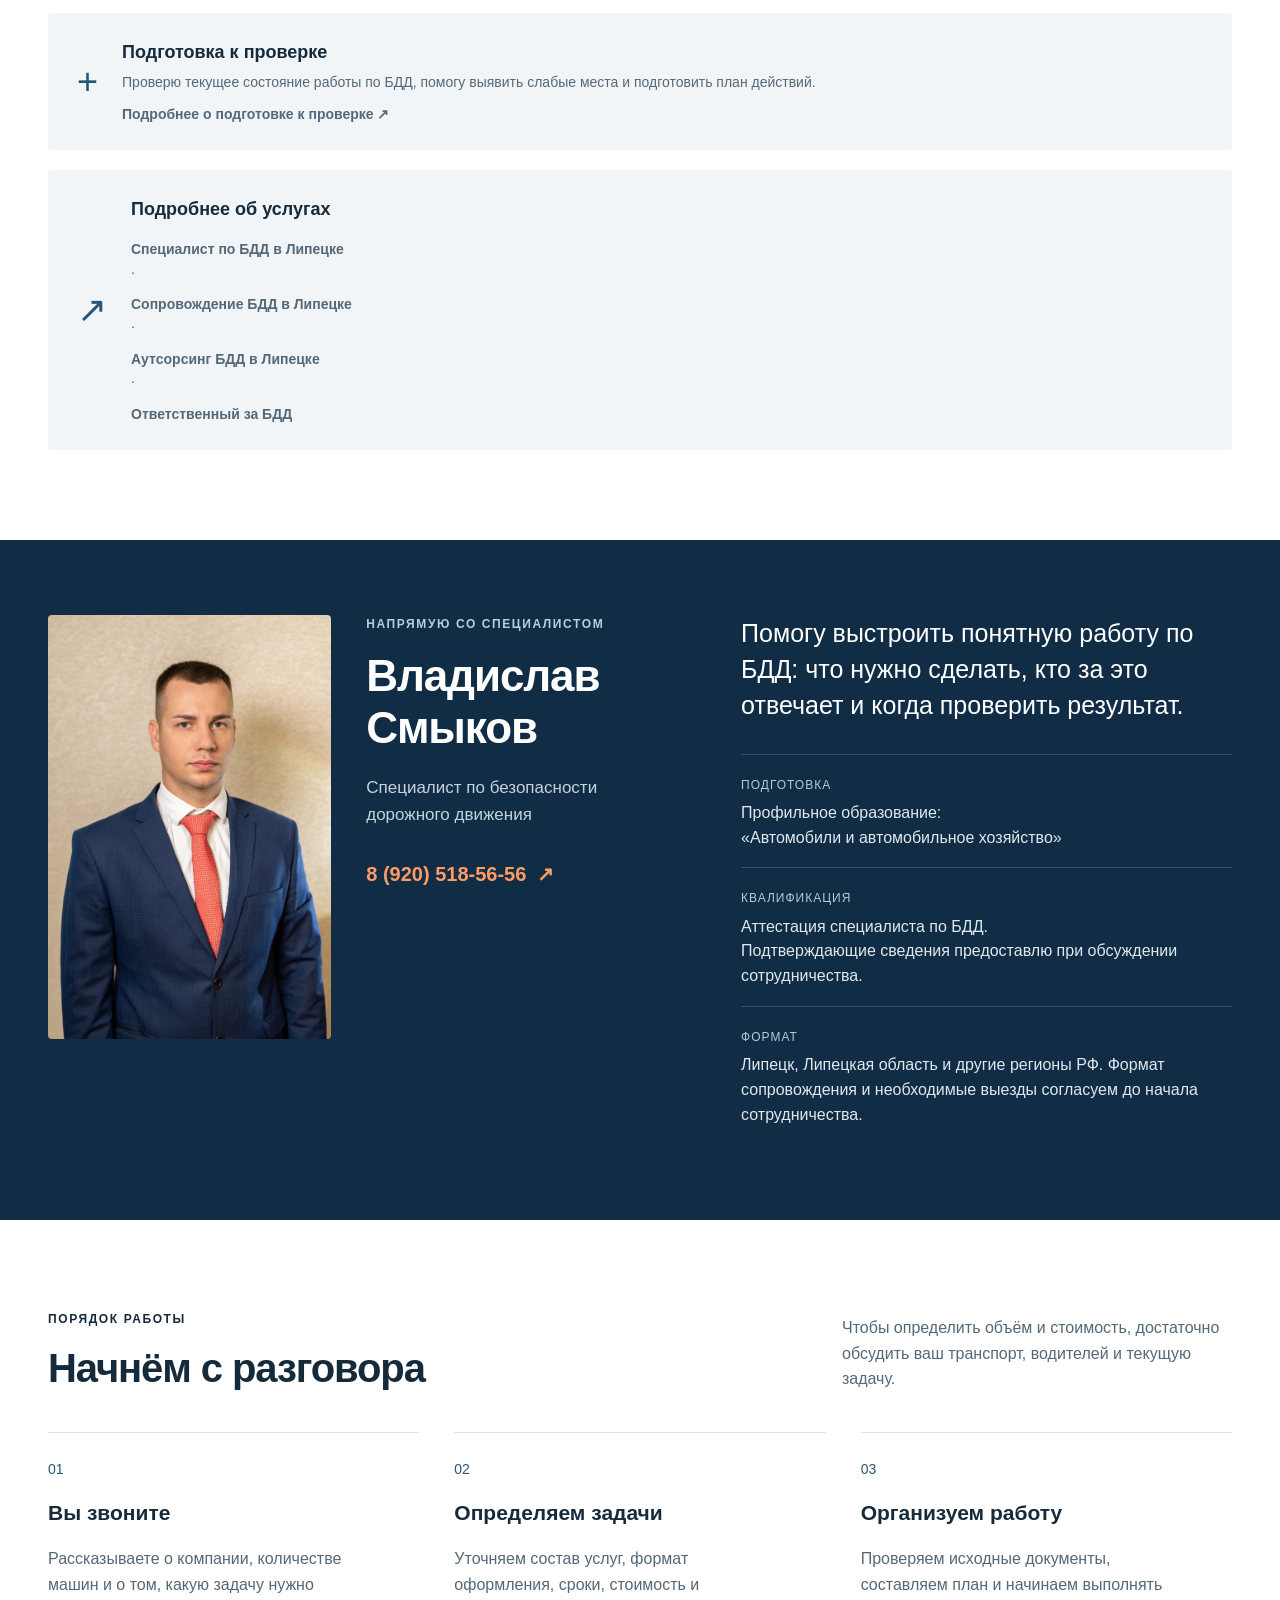
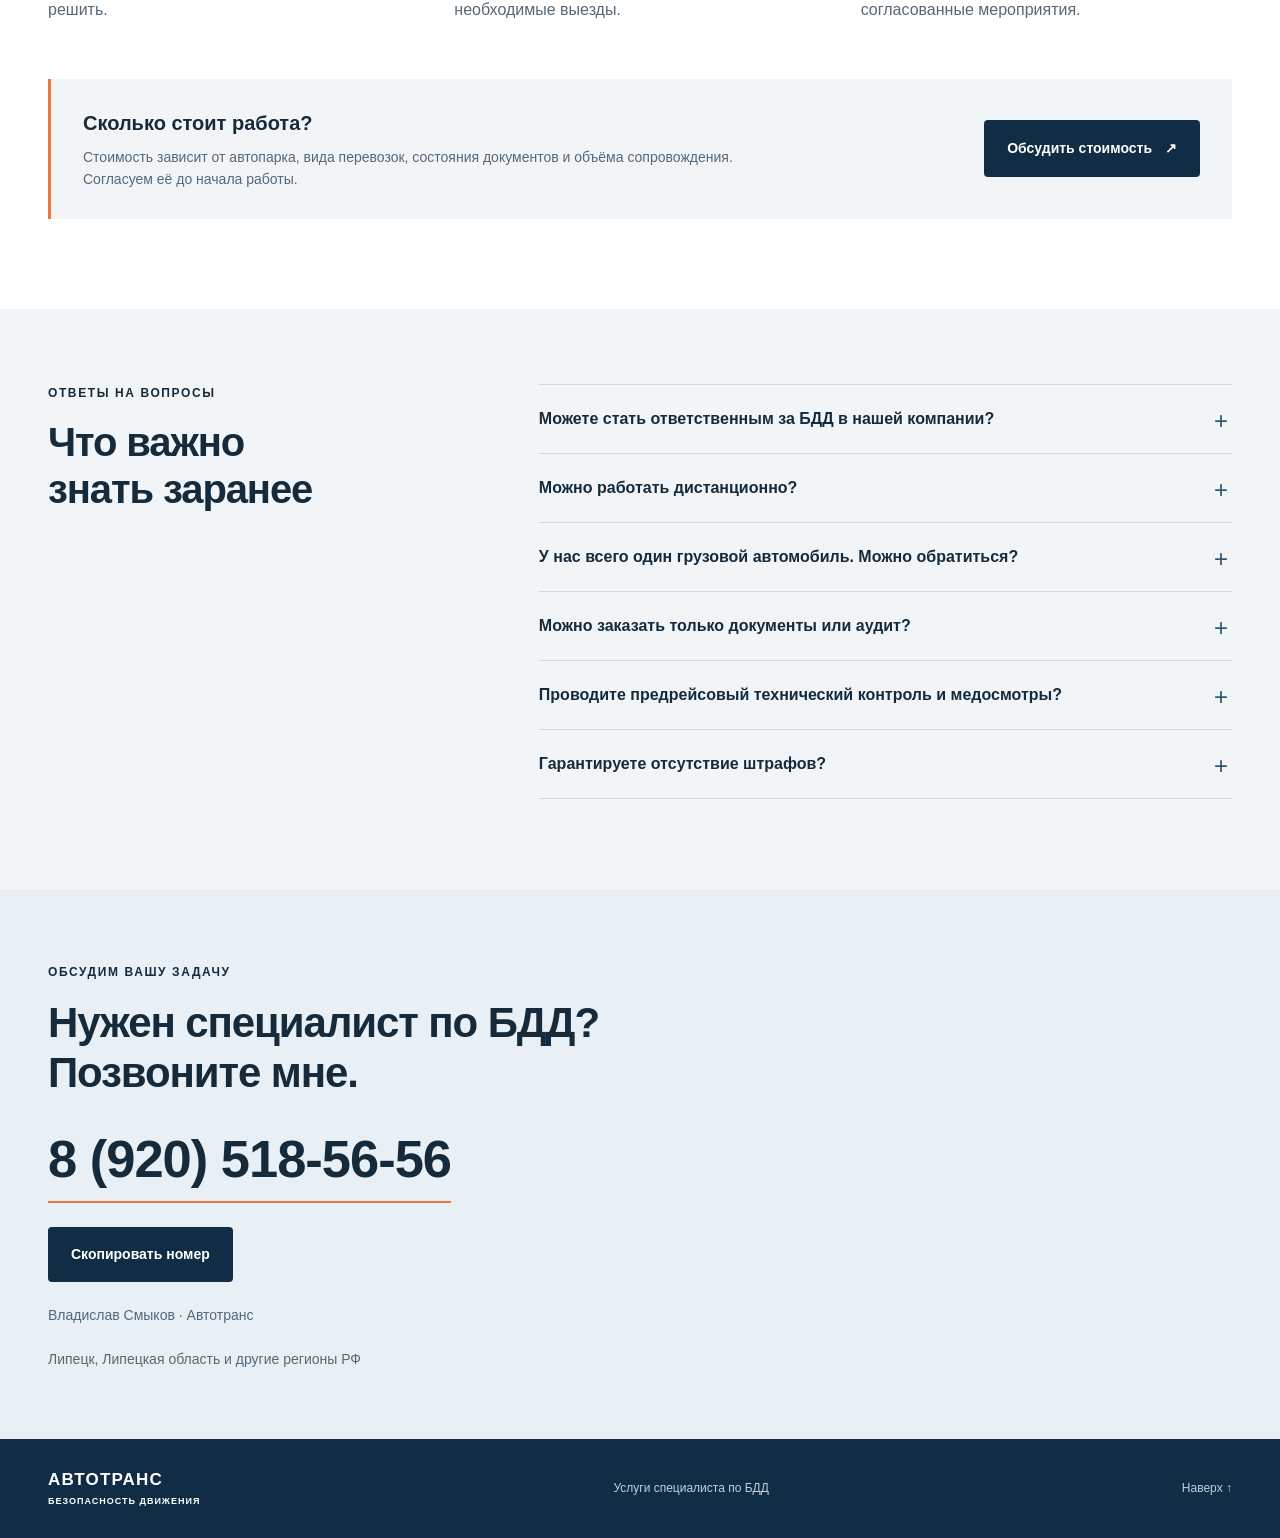
==== commit 62150dfa: "Добавить ссылку на страницу ответственного за БДД" ====
--- a/index.html
+++ b/index.html
@@ -28,7 +28,7 @@
 <main id="main">
 <section class="hero"><div class="wrap hero-grid"><div class="hero-copy"><div class="eyebrow"><span class="line"></span> ДЛЯ КОМПАНИЙ И ПЕРЕВОЗЧИКОВ</div><h1>Ваш специалист<br>по <em>безопасности</em><br>дорожного движения</h1><p class="lead">Услуги специалиста по БДД для перевозчиков, ИП и организаций с автопарком. Аутсорсинг и постоянное сопровождение БДД — в Липецке и дистанционно по другим регионам РФ.</p> <div class="hero-actions"><a class="button" href="tel:+79205185656" aria-label="Позвонить специалисту"><span aria-hidden="true">☎</span> Позвонить специалисту</a> <a class="text-link" href="#services">Посмотреть услуги <span aria-hidden="true">↗</span></a></div> <div class="hero-note">Владислав Смыков <span>·</span> Липецк и Липецкая область<br>Другие регионы РФ — формат работы по согласованию</div></div> <div class="hero-visual" id="hero-visual"><img class="hero-photo" src="truck.webp" alt="Грузовой автомобиль на загородной дороге" width="1536" height="1024" fetchpriority="high"><div class="visual-caption"><span>АВТОТРАНС / БДД</span><strong>Порядок в документах.<br>Система в работе.</strong> <div class="caption-rule"></div><small>Перевозчики · ИП · Организации с автопарком</small></div></div></div></section>
 <div class="scope-band"><div class="wrap scope-grid"><span><b>01</b> Аутсорсинг и сопровождение</span><span><b>02</b> Аудит и план действий</span><span><b>03</b> Документы под вашу работу</span></div></div>
-<section class="section wrap" id="services"><div class="section-top"><div><div class="eyebrow">ЧЕМ МОГУ ПОМОЧЬ</div><h2>БДД под задачи<br>вашей компании</h2></div><p>Начинаете перевозки, приводите документы в порядок или ищете ответственного специалиста? Подберём подходящий объём работы.</p></div> <div class="services"><article class="service featured"><span class="service-no">01 / АУТСОРСИНГ И СОПРОВОЖДЕНИЕ</span><h3>Специалист по БДД<br>для вашей компании</h3> <p>Возьму на себя согласованный объём работы специалиста по БДД: постоянное ведение БДД, контроль сроков и сопровождение вашей организации.</p> <ul><li>План мероприятий и контроль сроков</li><li>Документы и их актуализация</li><li>Инструктажи и работа с водителями</li><li>Рекомендации руководителю по выявленным нарушениям</li></ul> <a href="autsorsing-bdd-lipetsk.html" class="service-link">Подробнее об аутсорсинге БДД <span aria-hidden="true">↗</span></a></article><article class="service"><span class="service-no">02 / АУДИТ</span><h3>Проверка организации<br>работы по БДД</h3> <p>Разберусь, что уже организовано и где есть пробелы. Вы получите перечень замечаний и последовательность действий.</p> <ul><li>Проверка имеющихся документов</li><li>Разбор процессов допуска к работе и рейсу</li><li>Проверка учёта сроков и мероприятий</li><li>План устранения замечаний по приоритетам</li></ul> <a href="audit-bdd-lipetsk.html" class="service-link">Подробнее об аудите БДД <span aria-hidden="true">↗</span></a></article><article class="service"><span class="service-no">03 / ДОКУМЕНТЫ</span><h3>Документация<br>для вашего автопарка</h3> <p>Подготовлю и адаптирую документы с учётом транспорта, водителей и характера перевозок вашей организации.</p> <ul><li>Приказы, положения и инструкции</li><li>Программы инструктажей и формы журналов</li><li>Планы мероприятий по БДД</li><li>Разъяснения по заполнению и ведению</li></ul> <a href="#contacts" class="service-link">Обсудить документы <span aria-hidden="true">↗</span></a></article></div> <div class="service-extra"><span class="plus" aria-hidden="true">+</span><div><h3>Подготовка к проверке</h3> <p>Проверю текущее состояние работы по БДД, помогу выявить слабые места и подготовить план действий. <a href="proverka-bdd-lipetsk.html" class="service-link">Подробнее о подготовке к проверке ↗</a></p></div></div><div class="service-extra"><span class="plus" aria-hidden="true">↗</span><div><h3>Подробнее об услугах</h3><p><a class="service-link" href="specialist-bdd-lipetsk.html">Специалист по БДД в Липецке</a> · <a class="service-link" href="soprovozhdenie-bdd-lipetsk.html">Сопровождение БДД в Липецке</a> · <a class="service-link" href="autsorsing-bdd-lipetsk.html">Аутсорсинг БДД в Липецке</a></p></div></div></section>
+<section class="section wrap" id="services"><div class="section-top"><div><div class="eyebrow">ЧЕМ МОГУ ПОМОЧЬ</div><h2>БДД под задачи<br>вашей компании</h2></div><p>Начинаете перевозки, приводите документы в порядок или ищете ответственного специалиста? Подберём подходящий объём работы.</p></div> <div class="services"><article class="service featured"><span class="service-no">01 / АУТСОРСИНГ И СОПРОВОЖДЕНИЕ</span><h3>Специалист по БДД<br>для вашей компании</h3> <p>Возьму на себя согласованный объём работы специалиста по БДД: постоянное ведение БДД, контроль сроков и сопровождение вашей организации.</p> <ul><li>План мероприятий и контроль сроков</li><li>Документы и их актуализация</li><li>Инструктажи и работа с водителями</li><li>Рекомендации руководителю по выявленным нарушениям</li></ul> <a href="autsorsing-bdd-lipetsk.html" class="service-link">Подробнее об аутсорсинге БДД <span aria-hidden="true">↗</span></a></article><article class="service"><span class="service-no">02 / АУДИТ</span><h3>Проверка организации<br>работы по БДД</h3> <p>Разберусь, что уже организовано и где есть пробелы. Вы получите перечень замечаний и последовательность действий.</p> <ul><li>Проверка имеющихся документов</li><li>Разбор процессов допуска к работе и рейсу</li><li>Проверка учёта сроков и мероприятий</li><li>План устранения замечаний по приоритетам</li></ul> <a href="audit-bdd-lipetsk.html" class="service-link">Подробнее об аудите БДД <span aria-hidden="true">↗</span></a></article><article class="service"><span class="service-no">03 / ДОКУМЕНТЫ</span><h3>Документация<br>для вашего автопарка</h3> <p>Подготовлю и адаптирую документы с учётом транспорта, водителей и характера перевозок вашей организации.</p> <ul><li>Приказы, положения и инструкции</li><li>Программы инструктажей и формы журналов</li><li>Планы мероприятий по БДД</li><li>Разъяснения по заполнению и ведению</li></ul> <a href="#contacts" class="service-link">Обсудить документы <span aria-hidden="true">↗</span></a></article></div> <div class="service-extra"><span class="plus" aria-hidden="true">+</span><div><h3>Подготовка к проверке</h3> <p>Проверю текущее состояние работы по БДД, помогу выявить слабые места и подготовить план действий. <a href="proverka-bdd-lipetsk.html" class="service-link">Подробнее о подготовке к проверке ↗</a></p></div></div><div class="service-extra"><span class="plus" aria-hidden="true">↗</span><div><h3>Подробнее об услугах</h3><p><a class="service-link" href="specialist-bdd-lipetsk.html">Специалист по БДД в Липецке</a> · <a class="service-link" href="soprovozhdenie-bdd-lipetsk.html">Сопровождение БДД в Липецке</a> · <a class="service-link" href="autsorsing-bdd-lipetsk.html">Аутсорсинг БДД в Липецке</a> · <a class="service-link" href="otvetstvennyj-bdd-lipetsk.html">Ответственный за БДД</a></p></div></div></section>
 <section class="about-section" id="specialist"><div class="wrap about-grid"><img class="specialist-photo" src="specialist.jpg" alt="Владислав Смыков — специалист по безопасности дорожного движения" width="1279" height="1917" loading="lazy"><div><div class="eyebrow">НАПРЯМУЮ СО СПЕЦИАЛИСТОМ</div><h2>Владислав<br>Смыков</h2><p class="about-role">Специалист по безопасности<br>дорожного движения</p><a class="about-phone" href="tel:+79205185656" aria-label="Позвонить Владиславу по номеру 8 920 518-56-56">8 (920) 518-56-56 <span aria-hidden="true">↗</span></a></div> <div class="about-content"><p class="large-copy">Помогу выстроить понятную работу по БДД: что нужно сделать, кто за это отвечает и когда проверить результат.</p> <div class="facts"><div><span>ПОДГОТОВКА</span><p>Профильное образование:<br>«Автомобили и автомобильное хозяйство»</p></div><div><span>КВАЛИФИКАЦИЯ</span><p>Аттестация специалиста по БДД.<br>Подтверждающие сведения предоставлю при обсуждении сотрудничества.</p></div><div><span>ФОРМАТ</span><p>Липецк, Липецкая область и другие регионы РФ. Формат сопровождения и необходимые выезды согласуем до начала сотрудничества.</p></div></div></div></div></section>
 <section class="section wrap" id="process"><div class="section-top"><div><div class="eyebrow">ПОРЯДОК РАБОТЫ</div><h2>Начнём с разговора</h2></div><p>Чтобы определить объём и стоимость, достаточно обсудить ваш транспорт, водителей и текущую задачу.</p></div> <div class="steps"><article><span>01</span><h3>Вы звоните</h3> <p>Рассказываете о компании, количестве машин и о том, какую задачу нужно решить.</p></article><article><span>02</span><h3>Определяем задачи</h3> <p>Уточняем состав услуг, формат оформления, сроки, стоимость и необходимые выезды.</p></article><article><span>03</span><h3>Организуем работу</h3> <p>Проверяем исходные документы, составляем план и начинаем выполнять согласованные мероприятия.</p></article></div> <div class="price-strip"><div><h3>Сколько стоит работа?</h3> <p>Стоимость зависит от автопарка, вида перевозок, состояния документов и объёма сопровождения. Согласуем её до начала работы.</p></div><a class="button button-dark" href="#contacts">Обсудить стоимость <span aria-hidden="true">↗</span></a></div></section>
 <section class="faq-section" id="questions"><div class="wrap faq-grid"><div><div class="eyebrow">ОТВЕТЫ НА ВОПРОСЫ</div><h2>Что важно<br>знать заранее</h2></div> <div class="faq-list"><details><summary>Можете стать ответственным за БДД в нашей компании?</summary> <p>Готов обсудить выполнение обязанностей ответственного за БДД. До начала работы определим подходящее оформление отношений, полномочия, обязанности и фактический объём работы. Сам по себе заказ комплекта документов не означает назначения ответственного.</p></details><details><summary>Можно работать дистанционно?</summary> <p>Разбор документов, консультации и часть сопровождения можно организовать дистанционно. Мероприятия, требующие фактического присутствия, обсуждаем отдельно. Дистанционное сопровождение не заменяет медицинские осмотры и технический контроль транспорта.</p></details><details><summary>У нас всего один грузовой автомобиль. Можно обратиться?</summary> <p>Да. Работаю с запросами небольших перевозчиков и организаций с автопарком. Необходимый состав мероприятий определим по виду транспорта и характеру его использования, а не только по количеству автомобилей.</p></details><details><summary>Можно заказать только документы или аудит?</summary> <p>Да. Можно начать с разовой проверки, подготовки отдельных документов или комплекта под вашу деятельность. Постоянное сопровождение обсуждается отдельно.</p></details><details><summary>Проводите предрейсовый технический контроль и медосмотры?</summary> <p>На этом сайте предлагаются услуги специалиста по БДД. Медицинские осмотры и фактический технический контроль в это предложение не входят. В рамках аудита помогу разобраться, как они организованы в вашей компании.</p></details><details><summary>Гарантируете отсутствие штрафов?</summary> <p>Нет. Задача сопровождения — выявлять недостатки и помогать организовать выполнение требований. Результат зависит в том числе от фактических действий руководителя и работников. Ответственность сторон и состав работ закрепляются в договоре.</p></details></div></div></section>
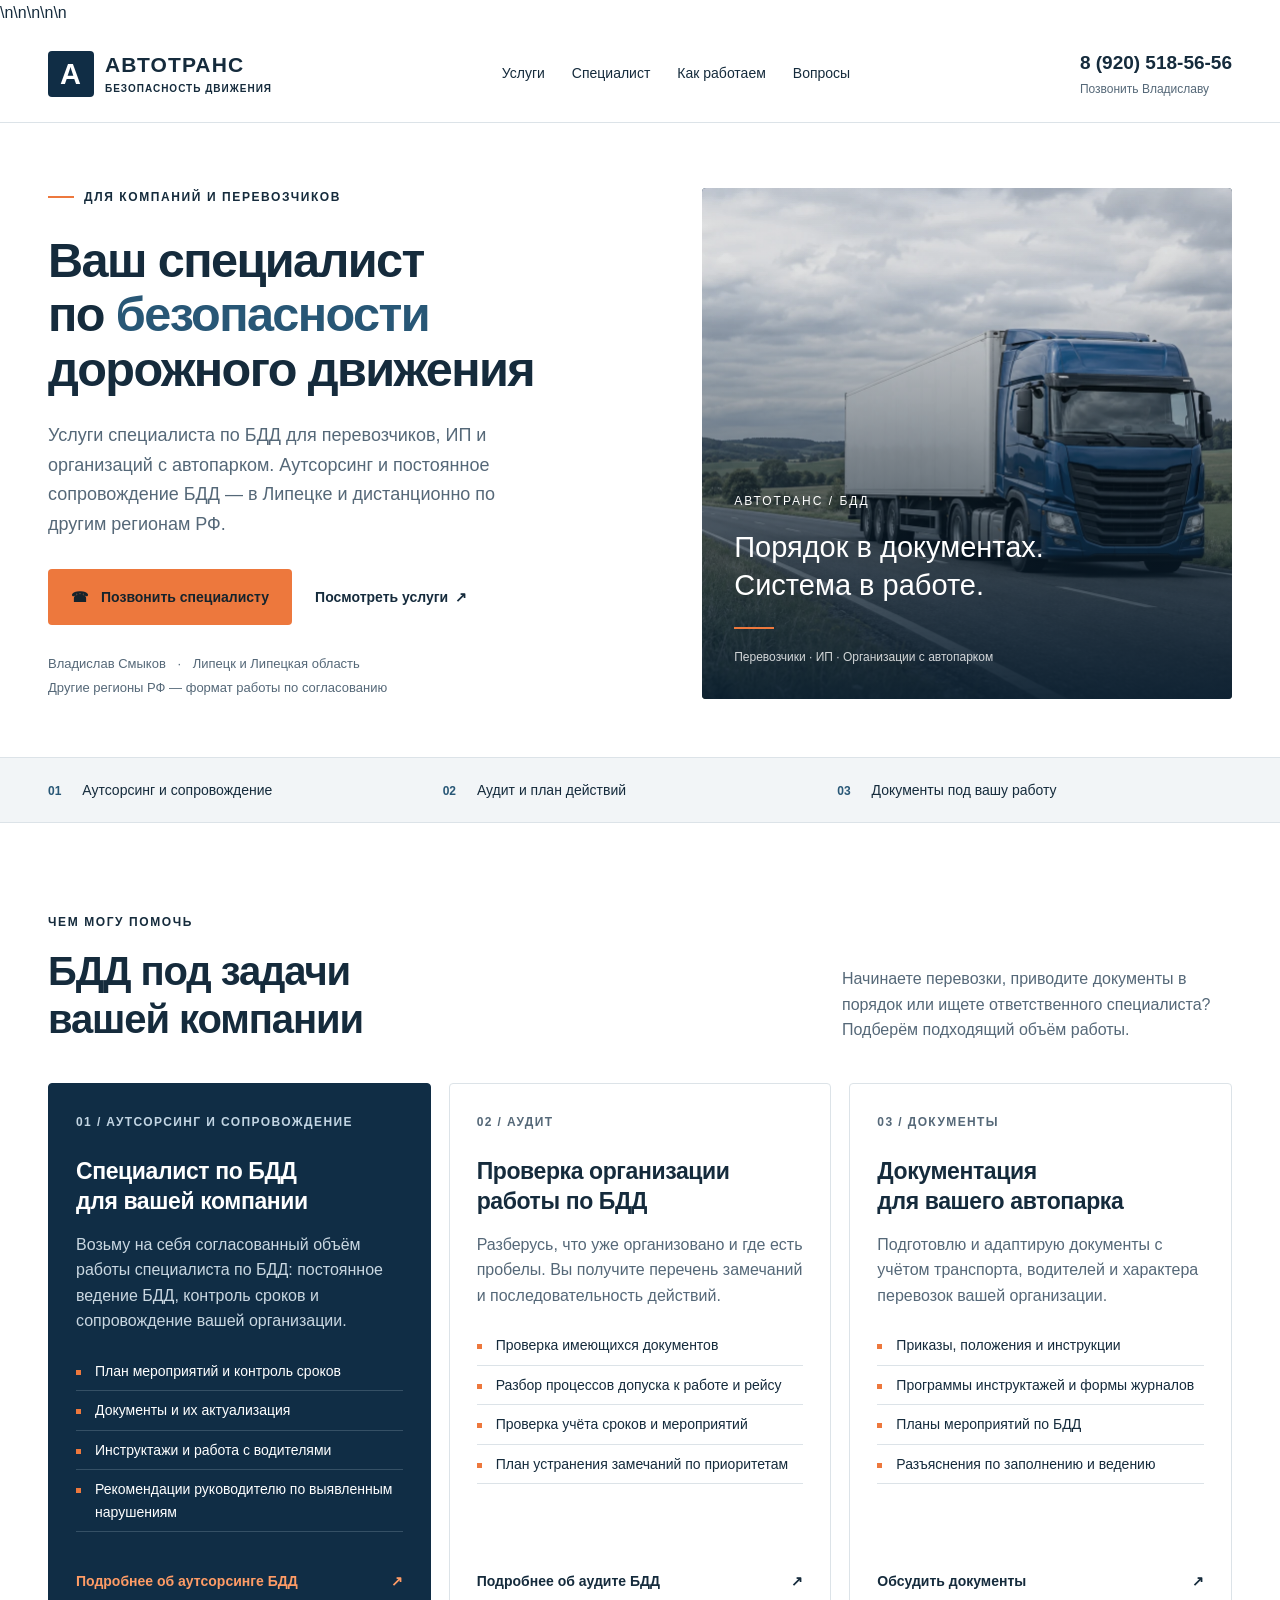
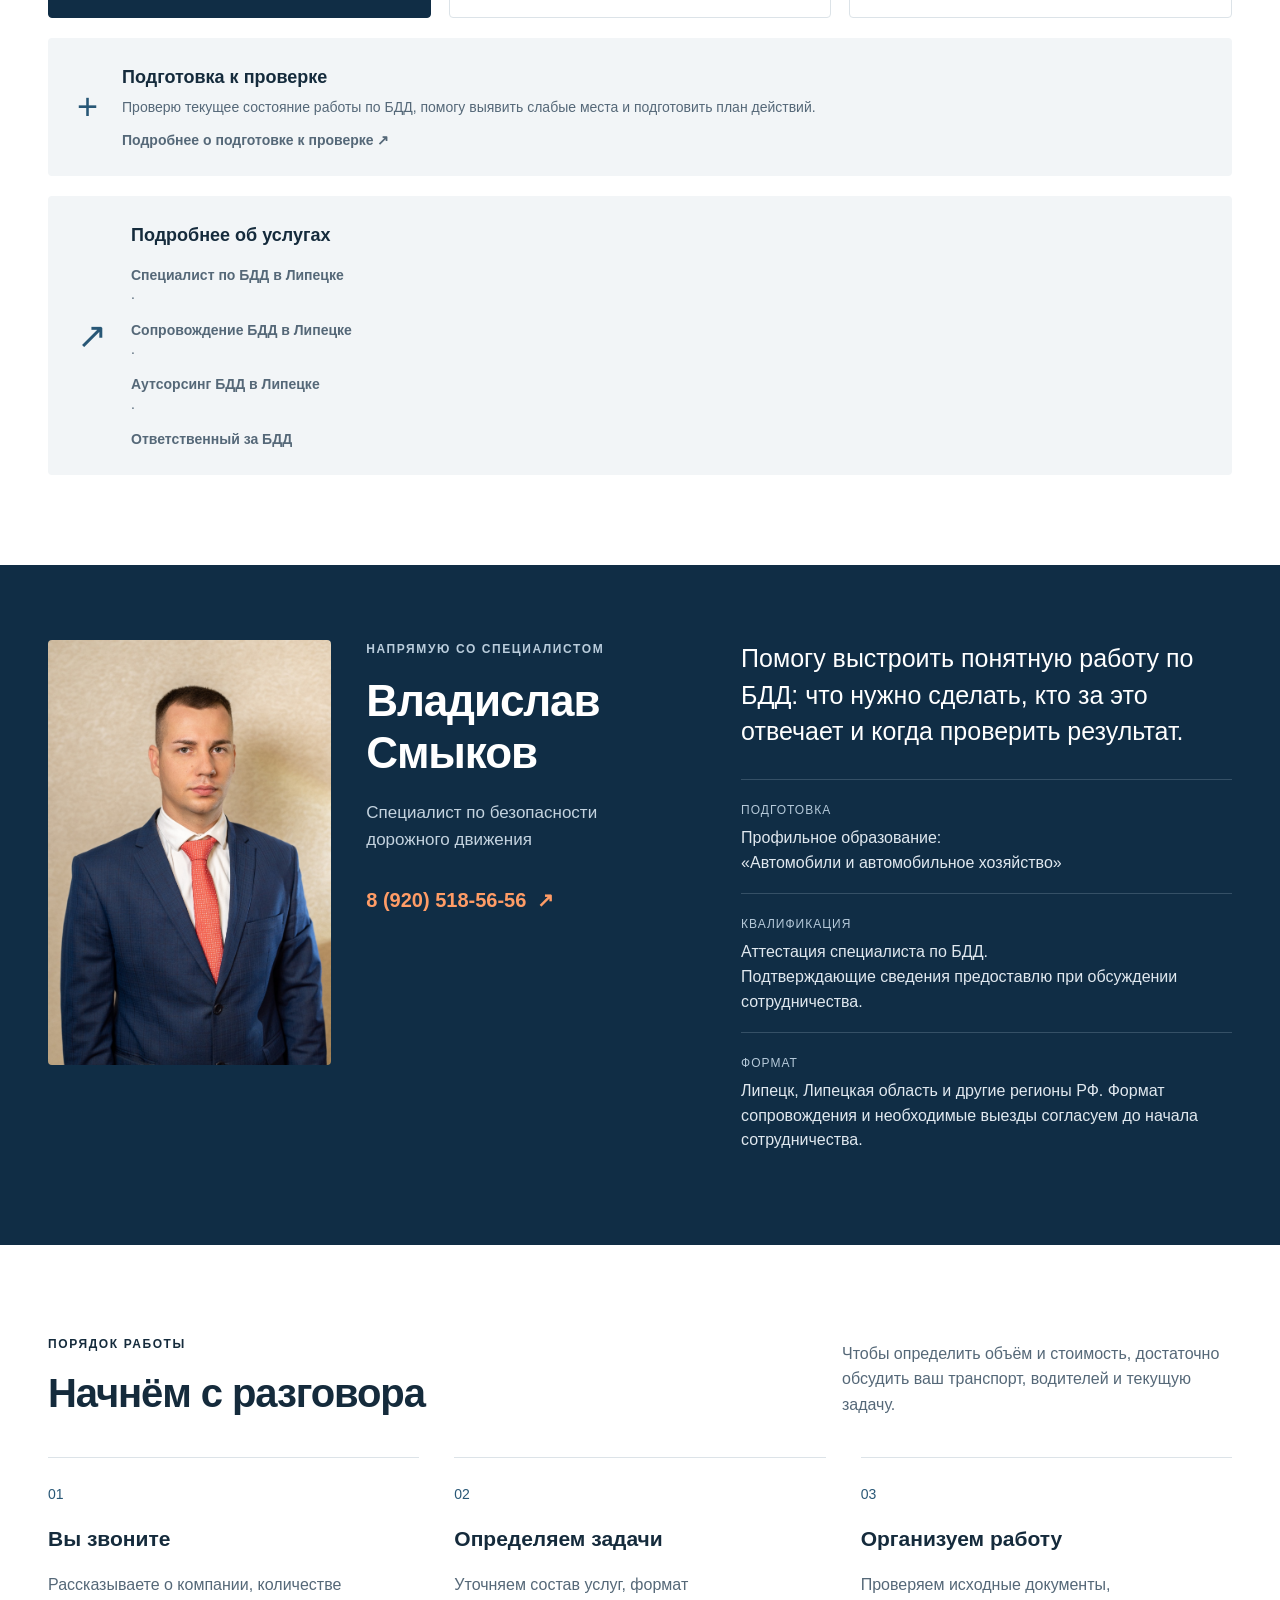
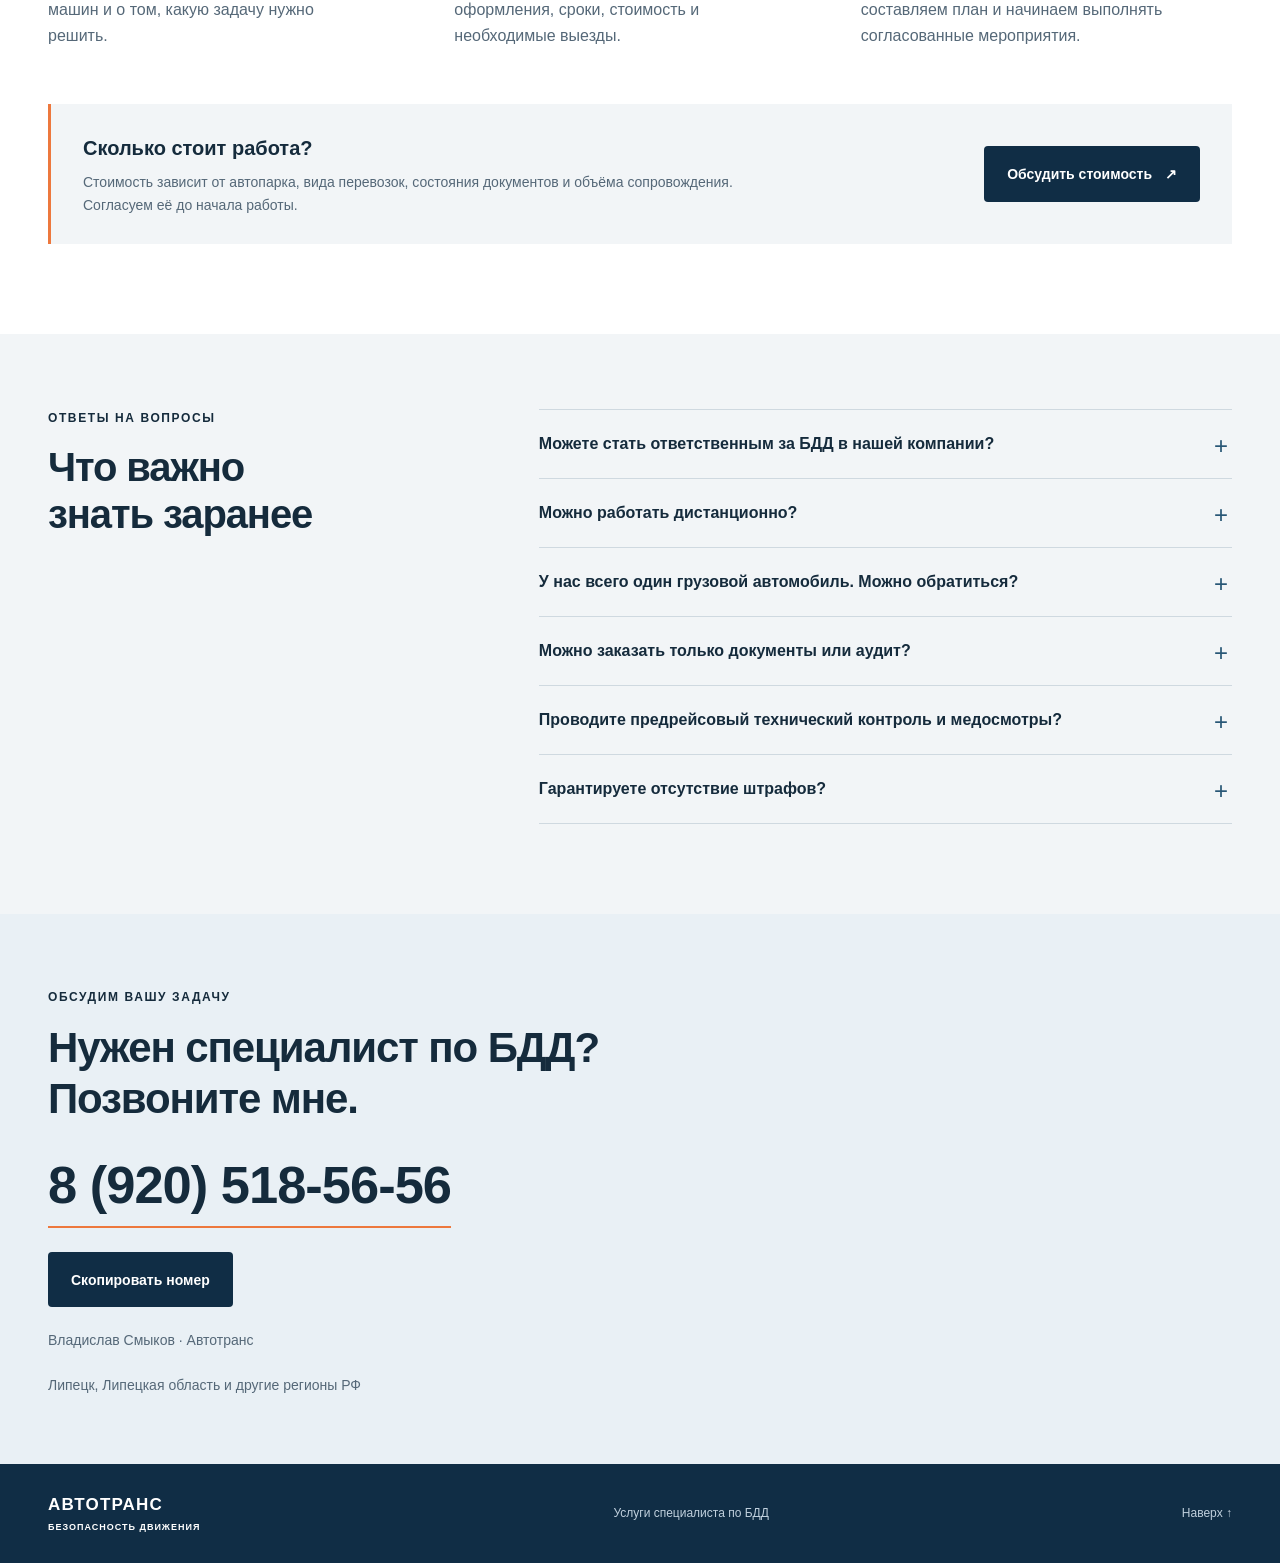
==== commit 8015745c: "Улучшить техническое SEO и отслеживание главной страницы" ====
--- a/index.html
+++ b/index.html
@@ -18,9 +18,12 @@
 <title>Специалист по БДД — аутсорсинг и сопровождение | Автотранс</title>
 <meta name="description" content="Услуги специалиста по БДД для перевозчиков, ИП и организаций с автопарком. Аутсорсинг и сопровождение БДД в Липецке и дистанционно по другим регионам РФ.">
 <meta name="format-detection" content="telephone=yes">
-<meta name="theme-color" content="#102d45">
+<meta name="theme-color" content="#102d45">\n<link rel="canonical" href="https://bdd-avtotranc.ru/">\n<meta property="og:type" content="website">\n<meta property="og:title" content="Специалист по БДД — аутсорсинг и сопровождение | Автотранс-Логистика">\n<meta property="og:description" content="Услуги специалиста по БДД для перевозчиков, ИП и организаций с автопарком в Липецке и Липецкой области.">\n<meta property="og:url" content="https://bdd-avtotranc.ru/">
 <link rel="icon" type="image/svg+xml" href="data:image/svg+xml,%3Csvg xmlns='http://www.w3.org/2000/svg' viewBox='0 0 32 32'%3E%3Crect width='32' height='32' rx='7' fill='%23102d45'/%3E%3Cpath d='M7 25L13 7h6l6 18h-5L16 12l-4 13z' fill='white'/%3E%3Cpath d='M14 21h4v4h-4z' fill='%23ee783c'/%3E%3C/svg%3E">
 <link rel="stylesheet" href="styles.css">
+<script type="application/ld+json">
+{"@context":"https://schema.org","@type":"ProfessionalService","name":"Автотранс-Логистика","url":"https://bdd-avtotranc.ru/","telephone":"+79205185656","address":{"@type":"PostalAddress","addressLocality":"Липецк","streetAddress":"Лебедянское шоссе, 2А","addressCountry":"RU"},"areaServed":[{"@type":"City","name":"Липецк"},{"@type":"AdministrativeArea","name":"Липецкая область"}]}
+</script>
 </head>
 <body>
 <a class="skip" href="#main">Перейти к содержанию</a>
@@ -36,4 +39,11 @@
 </main><footer><div class="wrap footer-inner"><a class="brand footer-brand" href="#">АВТОТРАНС <small>БЕЗОПАСНОСТЬ ДВИЖЕНИЯ</small></a><p>Услуги специалиста по БДД</p><a href="#main">Наверх ↑</a></div></footer>
 <a class="mobile-call" href="tel:+79205185656" aria-label="Позвонить Владиславу по номеру 8 920 518-56-56"><span aria-hidden="true">☎</span> Позвонить · 8 (920) 518-56-56</a>
 <script src="contact.js" defer></script>
+<script>
+document.querySelectorAll('a[href^="tel:"]').forEach(function(a){
+  a.addEventListener('click',function(){
+    if(typeof window.ym==='function'){ym(112868762,'reachGoal','phone_click');}
+  });
+});
+</script>
 </body></html>
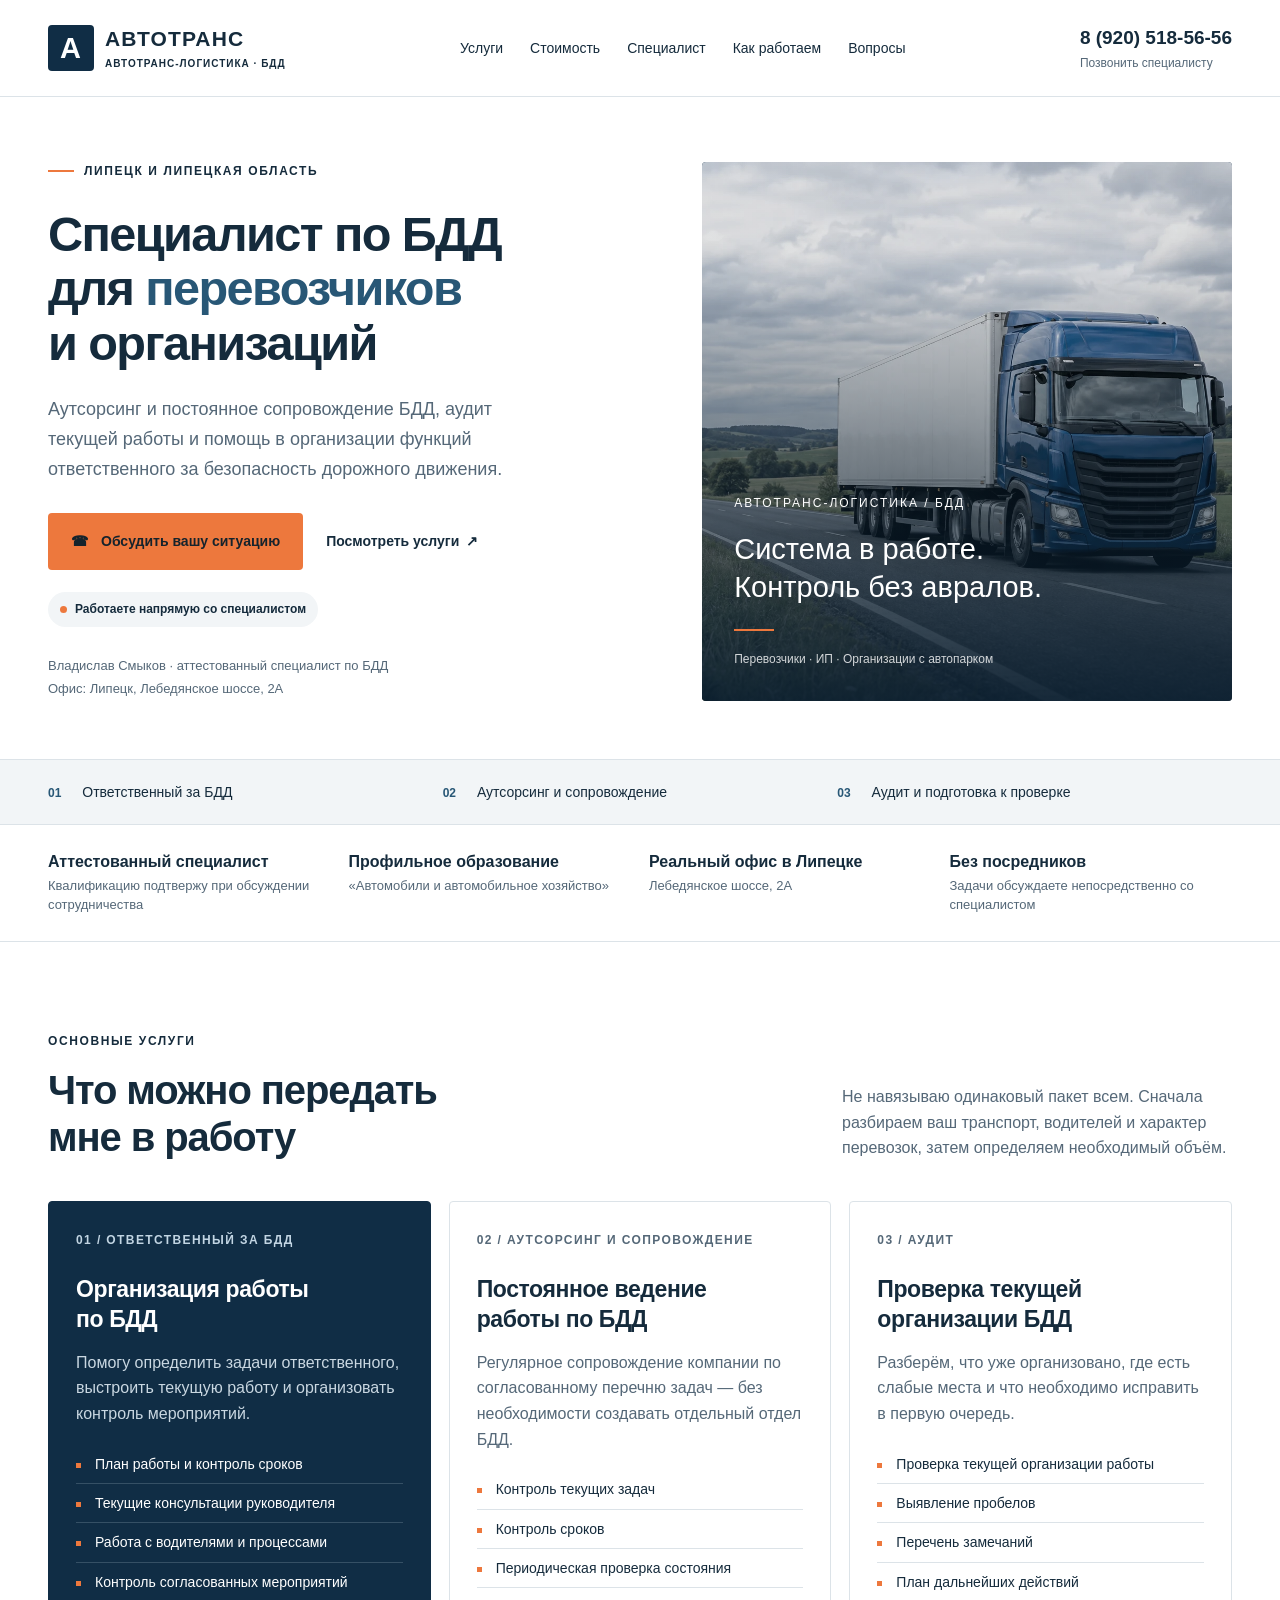
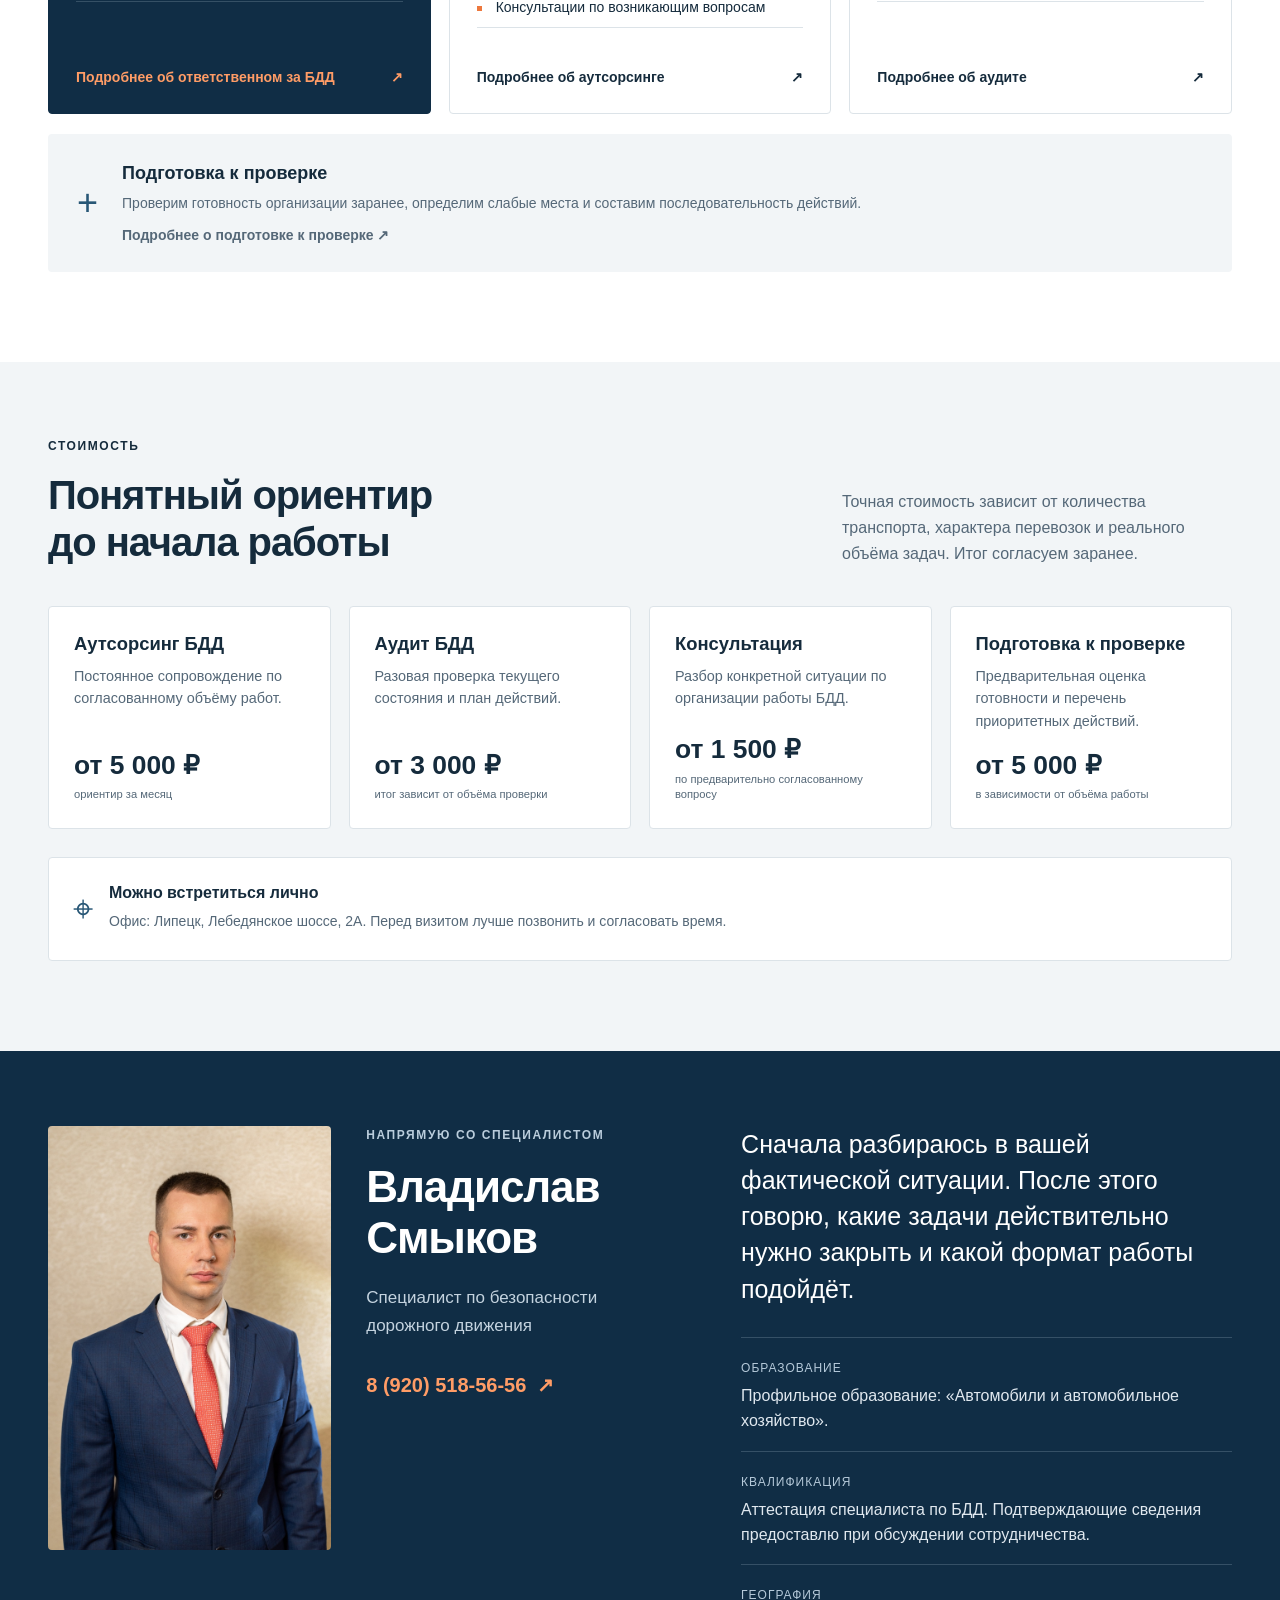
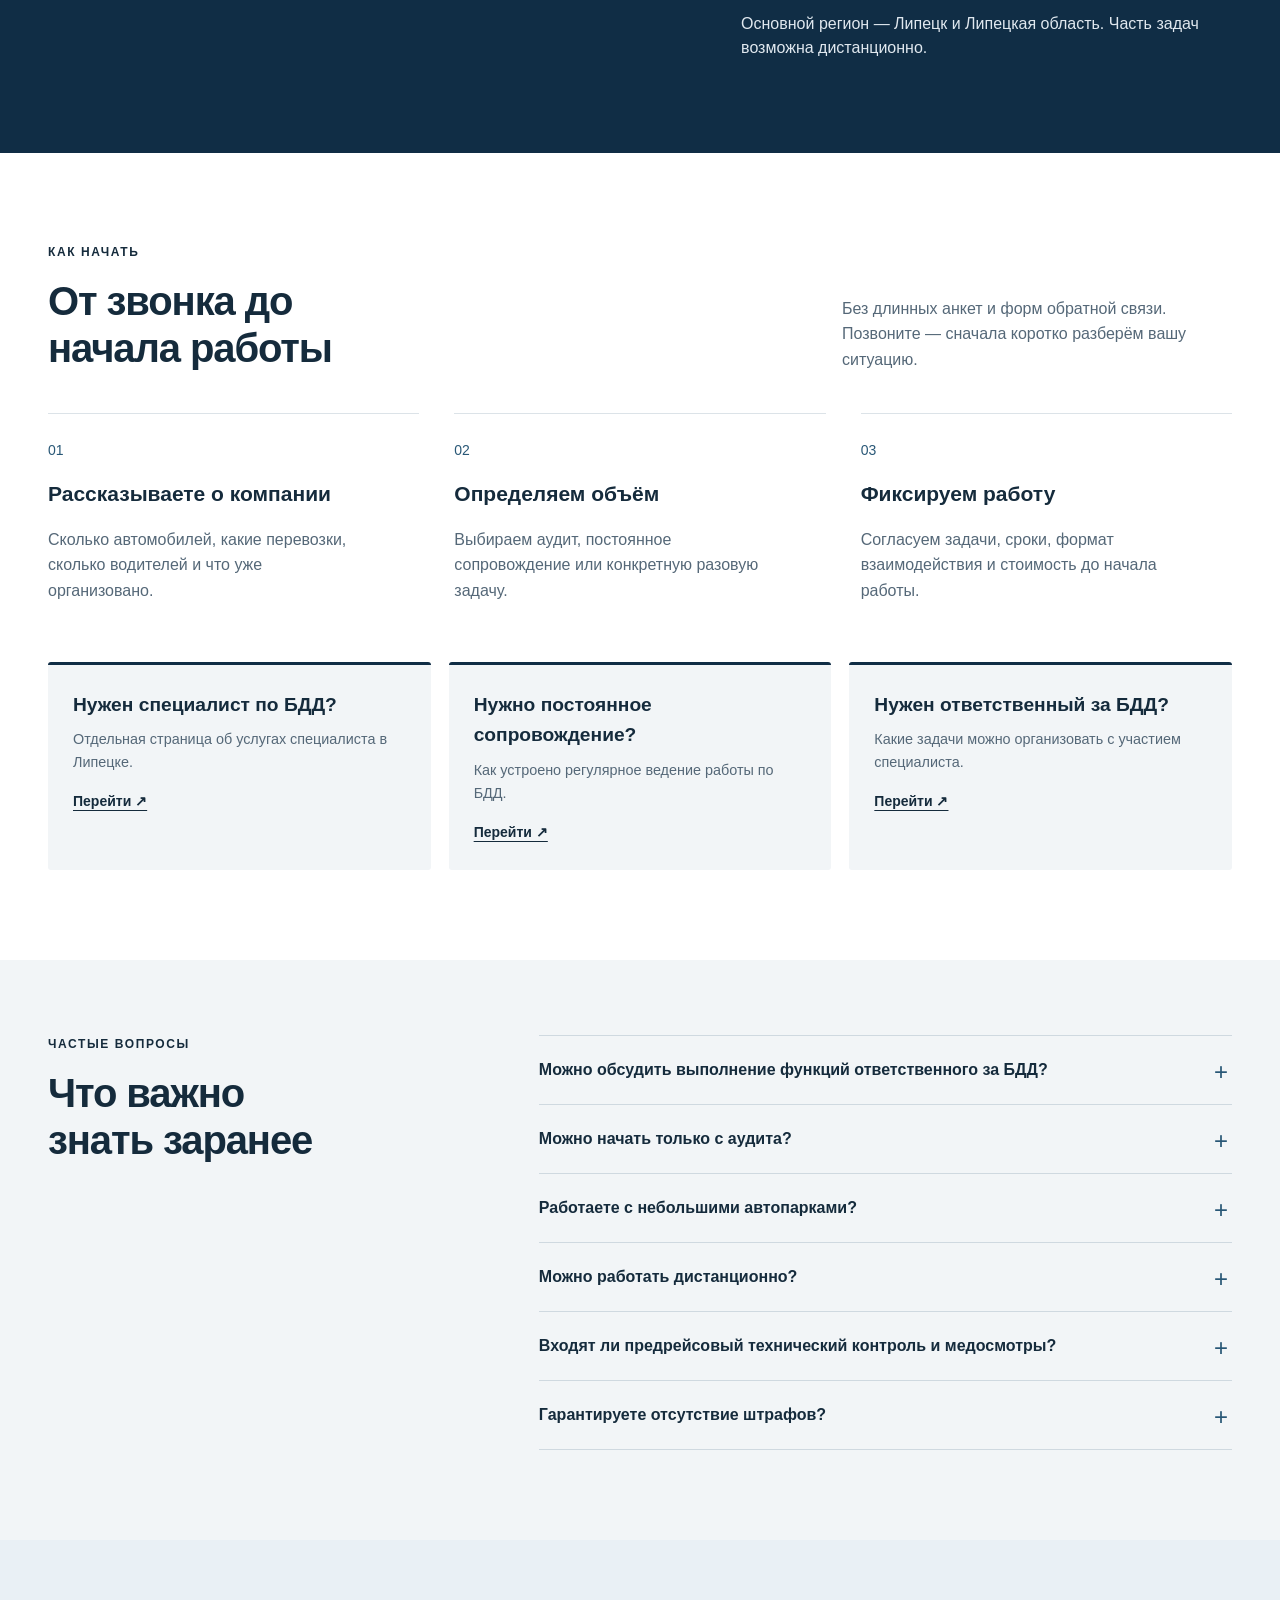
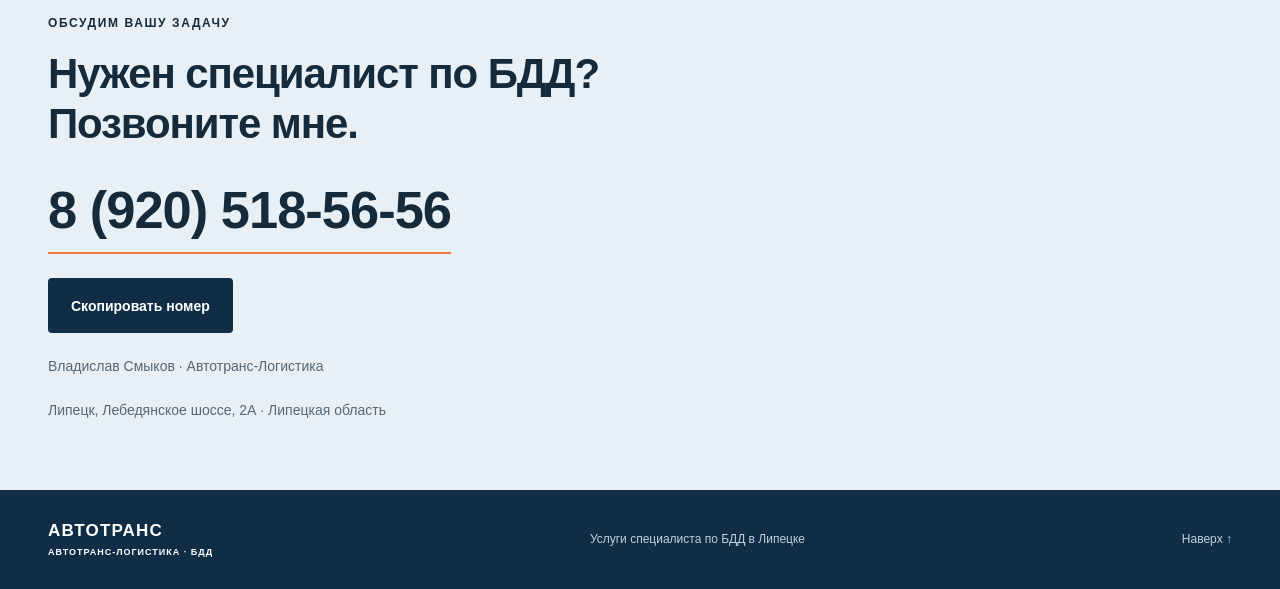
==== commit 7fd60019: "Усилить главную страницу под заявки и основные услуги БДД" ====
--- a/index.html
+++ b/index.html
@@ -1,49 +1,348 @@
 <!doctype html>
 <html lang="ru">
-<head><!-- Yandex.Metrika counter -->
+<head>
+<!-- Yandex.Metrika counter -->
 <script type="text/javascript">
-    (function(m,e,t,r,i,k,a){
-        m[i]=m[i]||function(){(m[i].a=m[i].a||[]).push(arguments)};
-        m[i].l=1*new Date();
-        for (var j = 0; j < document.scripts.length; j++) {if (document.scripts[j].src === r) { return; }}
-        k=e.createElement(t),a=e.getElementsByTagName(t)[0],k.async=1,k.src=r,a.parentNode.insertBefore(k,a)
-    })(window, document,'script','https://mc.yandex.ru/metrika/tag.js?id=112868762', 'ym');
-
-    ym(112868762, 'init', {ssr:true, webvisor:true, clickmap:true, ecommerce:"dataLayer", referrer: document.referrer, url: location.href, accurateTrackBounce:true, trackLinks:true});
+(function(m,e,t,r,i,k,a){
+  m[i]=m[i]||function(){(m[i].a=m[i].a||[]).push(arguments)};
+  m[i].l=1*new Date();
+  for (var j=0;j<document.scripts.length;j++){if(document.scripts[j].src===r){return;}}
+  k=e.createElement(t),a=e.getElementsByTagName(t)[0],k.async=1,k.src=r,a.parentNode.insertBefore(k,a)
+})(window,document,'script','https://mc.yandex.ru/metrika/tag.js?id=112868762','ym');
+ym(112868762,'init',{ssr:true,webvisor:true,clickmap:true,ecommerce:"dataLayer",referrer:document.referrer,url:location.href,accurateTrackBounce:true,trackLinks:true});
 </script>
-<noscript><div><img src="https://mc.yandex.ru/watch/112868762" style="position:absolute; left:-9999px;" alt="" /></div></noscript>
+<noscript><div><img src="https://mc.yandex.ru/watch/112868762" style="position:absolute;left:-9999px" alt=""></div></noscript>
 <!-- /Yandex.Metrika counter -->
-<meta charset="utf-8"><meta name="viewport" content="width=device-width,initial-scale=1">
+
+<meta charset="utf-8">
+<meta name="viewport" content="width=device-width,initial-scale=1">
 <meta name="yandex-verification" content="a2c0b51601bbb0df">
-<title>Специалист по БДД — аутсорсинг и сопровождение | Автотранс</title>
-<meta name="description" content="Услуги специалиста по БДД для перевозчиков, ИП и организаций с автопарком. Аутсорсинг и сопровождение БДД в Липецке и дистанционно по другим регионам РФ.">
+<title>Специалист по БДД в Липецке — аутсорсинг и сопровождение | Автотранс-Логистика</title>
+<meta name="description" content="Услуги специалиста по БДД в Липецке и Липецкой области для перевозчиков, ИП и организаций с автопарком. Ответственный за БДД, аутсорсинг, сопровождение, аудит и подготовка к проверке.">
 <meta name="format-detection" content="telephone=yes">
-<meta name="theme-color" content="#102d45">\n<link rel="canonical" href="https://bdd-avtotranc.ru/">\n<meta property="og:type" content="website">\n<meta property="og:title" content="Специалист по БДД — аутсорсинг и сопровождение | Автотранс-Логистика">\n<meta property="og:description" content="Услуги специалиста по БДД для перевозчиков, ИП и организаций с автопарком в Липецке и Липецкой области.">\n<meta property="og:url" content="https://bdd-avtotranc.ru/">
+<meta name="theme-color" content="#102d45">
+<link rel="canonical" href="https://bdd-avtotranc.ru/">
+<meta property="og:type" content="website">
+<meta property="og:title" content="Специалист по БДД в Липецке | Автотранс-Логистика">
+<meta property="og:description" content="Аутсорсинг, сопровождение и аудит БДД для перевозчиков, ИП и организаций с автопарком.">
+<meta property="og:url" content="https://bdd-avtotranc.ru/">
 <link rel="icon" type="image/svg+xml" href="data:image/svg+xml,%3Csvg xmlns='http://www.w3.org/2000/svg' viewBox='0 0 32 32'%3E%3Crect width='32' height='32' rx='7' fill='%23102d45'/%3E%3Cpath d='M7 25L13 7h6l6 18h-5L16 12l-4 13z' fill='white'/%3E%3Cpath d='M14 21h4v4h-4z' fill='%23ee783c'/%3E%3C/svg%3E">
 <link rel="stylesheet" href="styles.css">
+
 <script type="application/ld+json">
-{"@context":"https://schema.org","@type":"ProfessionalService","name":"Автотранс-Логистика","url":"https://bdd-avtotranc.ru/","telephone":"+79205185656","address":{"@type":"PostalAddress","addressLocality":"Липецк","streetAddress":"Лебедянское шоссе, 2А","addressCountry":"RU"},"areaServed":[{"@type":"City","name":"Липецк"},{"@type":"AdministrativeArea","name":"Липецкая область"}]}
+{
+  "@context":"https://schema.org",
+  "@type":"ProfessionalService",
+  "name":"Автотранс-Логистика",
+  "url":"https://bdd-avtotranc.ru/",
+  "telephone":"+79205185656",
+  "description":"Услуги специалиста по безопасности дорожного движения для перевозчиков, ИП и организаций с автопарком.",
+  "address":{
+    "@type":"PostalAddress",
+    "addressLocality":"Липецк",
+    "streetAddress":"Лебедянское шоссе, 2А",
+    "addressCountry":"RU"
+  },
+  "areaServed":[
+    {"@type":"City","name":"Липецк"},
+    {"@type":"AdministrativeArea","name":"Липецкая область"}
+  ]
+}
 </script>
 </head>
+
 <body>
 <a class="skip" href="#main">Перейти к содержанию</a>
-<header class="header"><div class="wrap header-inner"><a class="brand" href="#" aria-label="Автотранс — на главную"><span class="brand-icon">А</span><span>АВТОТРАНС<small>БЕЗОПАСНОСТЬ ДВИЖЕНИЯ</small></span></a><nav aria-label="Главная навигация"><a href="#services">Услуги</a> <a href="#specialist">Специалист</a> <a href="#process">Как работаем</a> <a href="#questions">Вопросы</a></nav><a class="header-phone" href="tel:+79205185656" aria-label="Позвонить Владиславу по номеру 8 920 518-56-56">8 (920) 518-56-56<small>Позвонить Владиславу</small></a></div></header>
+
+<header class="header">
+  <div class="wrap header-inner">
+    <a class="brand" href="/" aria-label="Автотранс-Логистика — на главную">
+      <span class="brand-icon">А</span>
+      <span>АВТОТРАНС<small>АВТОТРАНС-ЛОГИСТИКА · БДД</small></span>
+    </a>
+    <nav aria-label="Главная навигация">
+      <a href="#services">Услуги</a>
+      <a href="#prices">Стоимость</a>
+      <a href="#specialist">Специалист</a>
+      <a href="#process">Как работаем</a>
+      <a href="#questions">Вопросы</a>
+    </nav>
+    <a class="header-phone" href="tel:+79205185656" aria-label="Позвонить специалисту по номеру 8 920 518-56-56">
+      8 (920) 518-56-56
+      <small>Позвонить специалисту</small>
+    </a>
+  </div>
+</header>
+
 <main id="main">
-<section class="hero"><div class="wrap hero-grid"><div class="hero-copy"><div class="eyebrow"><span class="line"></span> ДЛЯ КОМПАНИЙ И ПЕРЕВОЗЧИКОВ</div><h1>Ваш специалист<br>по <em>безопасности</em><br>дорожного движения</h1><p class="lead">Услуги специалиста по БДД для перевозчиков, ИП и организаций с автопарком. Аутсорсинг и постоянное сопровождение БДД — в Липецке и дистанционно по другим регионам РФ.</p> <div class="hero-actions"><a class="button" href="tel:+79205185656" aria-label="Позвонить специалисту"><span aria-hidden="true">☎</span> Позвонить специалисту</a> <a class="text-link" href="#services">Посмотреть услуги <span aria-hidden="true">↗</span></a></div> <div class="hero-note">Владислав Смыков <span>·</span> Липецк и Липецкая область<br>Другие регионы РФ — формат работы по согласованию</div></div> <div class="hero-visual" id="hero-visual"><img class="hero-photo" src="truck.webp" alt="Грузовой автомобиль на загородной дороге" width="1536" height="1024" fetchpriority="high"><div class="visual-caption"><span>АВТОТРАНС / БДД</span><strong>Порядок в документах.<br>Система в работе.</strong> <div class="caption-rule"></div><small>Перевозчики · ИП · Организации с автопарком</small></div></div></div></section>
-<div class="scope-band"><div class="wrap scope-grid"><span><b>01</b> Аутсорсинг и сопровождение</span><span><b>02</b> Аудит и план действий</span><span><b>03</b> Документы под вашу работу</span></div></div>
-<section class="section wrap" id="services"><div class="section-top"><div><div class="eyebrow">ЧЕМ МОГУ ПОМОЧЬ</div><h2>БДД под задачи<br>вашей компании</h2></div><p>Начинаете перевозки, приводите документы в порядок или ищете ответственного специалиста? Подберём подходящий объём работы.</p></div> <div class="services"><article class="service featured"><span class="service-no">01 / АУТСОРСИНГ И СОПРОВОЖДЕНИЕ</span><h3>Специалист по БДД<br>для вашей компании</h3> <p>Возьму на себя согласованный объём работы специалиста по БДД: постоянное ведение БДД, контроль сроков и сопровождение вашей организации.</p> <ul><li>План мероприятий и контроль сроков</li><li>Документы и их актуализация</li><li>Инструктажи и работа с водителями</li><li>Рекомендации руководителю по выявленным нарушениям</li></ul> <a href="autsorsing-bdd-lipetsk.html" class="service-link">Подробнее об аутсорсинге БДД <span aria-hidden="true">↗</span></a></article><article class="service"><span class="service-no">02 / АУДИТ</span><h3>Проверка организации<br>работы по БДД</h3> <p>Разберусь, что уже организовано и где есть пробелы. Вы получите перечень замечаний и последовательность действий.</p> <ul><li>Проверка имеющихся документов</li><li>Разбор процессов допуска к работе и рейсу</li><li>Проверка учёта сроков и мероприятий</li><li>План устранения замечаний по приоритетам</li></ul> <a href="audit-bdd-lipetsk.html" class="service-link">Подробнее об аудите БДД <span aria-hidden="true">↗</span></a></article><article class="service"><span class="service-no">03 / ДОКУМЕНТЫ</span><h3>Документация<br>для вашего автопарка</h3> <p>Подготовлю и адаптирую документы с учётом транспорта, водителей и характера перевозок вашей организации.</p> <ul><li>Приказы, положения и инструкции</li><li>Программы инструктажей и формы журналов</li><li>Планы мероприятий по БДД</li><li>Разъяснения по заполнению и ведению</li></ul> <a href="#contacts" class="service-link">Обсудить документы <span aria-hidden="true">↗</span></a></article></div> <div class="service-extra"><span class="plus" aria-hidden="true">+</span><div><h3>Подготовка к проверке</h3> <p>Проверю текущее состояние работы по БДД, помогу выявить слабые места и подготовить план действий. <a href="proverka-bdd-lipetsk.html" class="service-link">Подробнее о подготовке к проверке ↗</a></p></div></div><div class="service-extra"><span class="plus" aria-hidden="true">↗</span><div><h3>Подробнее об услугах</h3><p><a class="service-link" href="specialist-bdd-lipetsk.html">Специалист по БДД в Липецке</a> · <a class="service-link" href="soprovozhdenie-bdd-lipetsk.html">Сопровождение БДД в Липецке</a> · <a class="service-link" href="autsorsing-bdd-lipetsk.html">Аутсорсинг БДД в Липецке</a> · <a class="service-link" href="otvetstvennyj-bdd-lipetsk.html">Ответственный за БДД</a></p></div></div></section>
-<section class="about-section" id="specialist"><div class="wrap about-grid"><img class="specialist-photo" src="specialist.jpg" alt="Владислав Смыков — специалист по безопасности дорожного движения" width="1279" height="1917" loading="lazy"><div><div class="eyebrow">НАПРЯМУЮ СО СПЕЦИАЛИСТОМ</div><h2>Владислав<br>Смыков</h2><p class="about-role">Специалист по безопасности<br>дорожного движения</p><a class="about-phone" href="tel:+79205185656" aria-label="Позвонить Владиславу по номеру 8 920 518-56-56">8 (920) 518-56-56 <span aria-hidden="true">↗</span></a></div> <div class="about-content"><p class="large-copy">Помогу выстроить понятную работу по БДД: что нужно сделать, кто за это отвечает и когда проверить результат.</p> <div class="facts"><div><span>ПОДГОТОВКА</span><p>Профильное образование:<br>«Автомобили и автомобильное хозяйство»</p></div><div><span>КВАЛИФИКАЦИЯ</span><p>Аттестация специалиста по БДД.<br>Подтверждающие сведения предоставлю при обсуждении сотрудничества.</p></div><div><span>ФОРМАТ</span><p>Липецк, Липецкая область и другие регионы РФ. Формат сопровождения и необходимые выезды согласуем до начала сотрудничества.</p></div></div></div></div></section>
-<section class="section wrap" id="process"><div class="section-top"><div><div class="eyebrow">ПОРЯДОК РАБОТЫ</div><h2>Начнём с разговора</h2></div><p>Чтобы определить объём и стоимость, достаточно обсудить ваш транспорт, водителей и текущую задачу.</p></div> <div class="steps"><article><span>01</span><h3>Вы звоните</h3> <p>Рассказываете о компании, количестве машин и о том, какую задачу нужно решить.</p></article><article><span>02</span><h3>Определяем задачи</h3> <p>Уточняем состав услуг, формат оформления, сроки, стоимость и необходимые выезды.</p></article><article><span>03</span><h3>Организуем работу</h3> <p>Проверяем исходные документы, составляем план и начинаем выполнять согласованные мероприятия.</p></article></div> <div class="price-strip"><div><h3>Сколько стоит работа?</h3> <p>Стоимость зависит от автопарка, вида перевозок, состояния документов и объёма сопровождения. Согласуем её до начала работы.</p></div><a class="button button-dark" href="#contacts">Обсудить стоимость <span aria-hidden="true">↗</span></a></div></section>
-<section class="faq-section" id="questions"><div class="wrap faq-grid"><div><div class="eyebrow">ОТВЕТЫ НА ВОПРОСЫ</div><h2>Что важно<br>знать заранее</h2></div> <div class="faq-list"><details><summary>Можете стать ответственным за БДД в нашей компании?</summary> <p>Готов обсудить выполнение обязанностей ответственного за БДД. До начала работы определим подходящее оформление отношений, полномочия, обязанности и фактический объём работы. Сам по себе заказ комплекта документов не означает назначения ответственного.</p></details><details><summary>Можно работать дистанционно?</summary> <p>Разбор документов, консультации и часть сопровождения можно организовать дистанционно. Мероприятия, требующие фактического присутствия, обсуждаем отдельно. Дистанционное сопровождение не заменяет медицинские осмотры и технический контроль транспорта.</p></details><details><summary>У нас всего один грузовой автомобиль. Можно обратиться?</summary> <p>Да. Работаю с запросами небольших перевозчиков и организаций с автопарком. Необходимый состав мероприятий определим по виду транспорта и характеру его использования, а не только по количеству автомобилей.</p></details><details><summary>Можно заказать только документы или аудит?</summary> <p>Да. Можно начать с разовой проверки, подготовки отдельных документов или комплекта под вашу деятельность. Постоянное сопровождение обсуждается отдельно.</p></details><details><summary>Проводите предрейсовый технический контроль и медосмотры?</summary> <p>На этом сайте предлагаются услуги специалиста по БДД. Медицинские осмотры и фактический технический контроль в это предложение не входят. В рамках аудита помогу разобраться, как они организованы в вашей компании.</p></details><details><summary>Гарантируете отсутствие штрафов?</summary> <p>Нет. Задача сопровождения — выявлять недостатки и помогать организовать выполнение требований. Результат зависит в том числе от фактических действий руководителя и работников. Ответственность сторон и состав работ закрепляются в договоре.</p></details></div></div></section>
-<section class="contact-section" id="contacts"><div class="wrap contact-grid"><div class="eyebrow">ОБСУДИМ ВАШУ ЗАДАЧУ</div><h2>Нужен специалист по БДД?<br>Позвоните мне.</h2><a class="contact-phone" id="contact-number" href="tel:+79205185656" aria-label="Позвонить Владиславу по номеру 8 920 518-56-56">8 (920) 518-56-56</a><div class="copy-row"><button class="button button-dark" type="button" id="copy-phone">Скопировать номер</button><span id="copy-status" role="status" aria-live="polite"></span></div><p>Владислав Смыков · Автотранс</p><p>Липецк, Липецкая область и другие регионы РФ</p></div></section>
-</main><footer><div class="wrap footer-inner"><a class="brand footer-brand" href="#">АВТОТРАНС <small>БЕЗОПАСНОСТЬ ДВИЖЕНИЯ</small></a><p>Услуги специалиста по БДД</p><a href="#main">Наверх ↑</a></div></footer>
-<a class="mobile-call" href="tel:+79205185656" aria-label="Позвонить Владиславу по номеру 8 920 518-56-56"><span aria-hidden="true">☎</span> Позвонить · 8 (920) 518-56-56</a>
+<section class="hero">
+  <div class="wrap hero-grid">
+    <div class="hero-copy">
+      <div class="eyebrow"><span class="line"></span> ЛИПЕЦК И ЛИПЕЦКАЯ ОБЛАСТЬ</div>
+      <h1>Специалист по БДД<br>для <em>перевозчиков</em><br>и организаций</h1>
+      <p class="lead">Аутсорсинг и постоянное сопровождение БДД, аудит текущей работы и помощь в организации функций ответственного за безопасность дорожного движения.</p>
+      <div class="hero-actions">
+        <a class="button" href="tel:+79205185656" aria-label="Позвонить специалисту"><span aria-hidden="true">☎</span> Обсудить вашу ситуацию</a>
+        <a class="text-link" href="#services">Посмотреть услуги <span aria-hidden="true">↗</span></a>
+      </div>
+      <div class="hero-kicker">Работаете напрямую со специалистом</div>
+      <div class="hero-note">Владислав Смыков · аттестованный специалист по БДД<br>Офис: Липецк, Лебедянское шоссе, 2А</div>
+    </div>
+
+    <div class="hero-visual">
+      <img class="hero-photo" src="truck.webp" alt="Грузовой автомобиль — услуги специалиста по БДД в Липецке" width="1536" height="1024" fetchpriority="high">
+      <div class="visual-caption">
+        <span>АВТОТРАНС-ЛОГИСТИКА / БДД</span>
+        <strong>Система в работе.<br>Контроль без авралов.</strong>
+        <div class="caption-rule"></div>
+        <small>Перевозчики · ИП · Организации с автопарком</small>
+      </div>
+    </div>
+  </div>
+</section>
+
+<div class="scope-band">
+  <div class="wrap scope-grid">
+    <span><b>01</b> Ответственный за БДД</span>
+    <span><b>02</b> Аутсорсинг и сопровождение</span>
+    <span><b>03</b> Аудит и подготовка к проверке</span>
+  </div>
+</div>
+
+<section class="trust-strip">
+  <div class="wrap trust-grid">
+    <div class="trust-item"><strong>Аттестованный специалист</strong><span>Квалификацию подтвержу при обсуждении сотрудничества</span></div>
+    <div class="trust-item"><strong>Профильное образование</strong><span>«Автомобили и автомобильное хозяйство»</span></div>
+    <div class="trust-item"><strong>Реальный офис в Липецке</strong><span>Лебедянское шоссе, 2А</span></div>
+    <div class="trust-item"><strong>Без посредников</strong><span>Задачи обсуждаете непосредственно со специалистом</span></div>
+  </div>
+</section>
+
+<section class="section wrap" id="services">
+  <div class="section-top">
+    <div>
+      <div class="eyebrow">ОСНОВНЫЕ УСЛУГИ</div>
+      <h2>Что можно передать<br>мне в работу</h2>
+    </div>
+    <p>Не навязываю одинаковый пакет всем. Сначала разбираем ваш транспорт, водителей и характер перевозок, затем определяем необходимый объём.</p>
+  </div>
+
+  <div class="services">
+    <article class="service featured">
+      <span class="service-no">01 / ОТВЕТСТВЕННЫЙ ЗА БДД</span>
+      <h3>Организация работы<br>по БДД</h3>
+      <p>Помогу определить задачи ответственного, выстроить текущую работу и организовать контроль мероприятий.</p>
+      <ul>
+        <li>План работы и контроль сроков</li>
+        <li>Текущие консультации руководителя</li>
+        <li>Работа с водителями и процессами</li>
+        <li>Контроль согласованных мероприятий</li>
+      </ul>
+      <a href="otvetstvennyj-bdd-lipetsk.html" class="service-link">Подробнее об ответственном за БДД <span aria-hidden="true">↗</span></a>
+    </article>
+
+    <article class="service">
+      <span class="service-no">02 / АУТСОРСИНГ И СОПРОВОЖДЕНИЕ</span>
+      <h3>Постоянное ведение<br>работы по БДД</h3>
+      <p>Регулярное сопровождение компании по согласованному перечню задач — без необходимости создавать отдельный отдел БДД.</p>
+      <ul>
+        <li>Контроль текущих задач</li>
+        <li>Контроль сроков</li>
+        <li>Периодическая проверка состояния</li>
+        <li>Консультации по возникающим вопросам</li>
+      </ul>
+      <a href="autsorsing-bdd-lipetsk.html" class="service-link">Подробнее об аутсорсинге <span aria-hidden="true">↗</span></a>
+    </article>
+
+    <article class="service">
+      <span class="service-no">03 / АУДИТ</span>
+      <h3>Проверка текущей<br>организации БДД</h3>
+      <p>Разберём, что уже организовано, где есть слабые места и что необходимо исправить в первую очередь.</p>
+      <ul>
+        <li>Проверка текущей организации работы</li>
+        <li>Выявление пробелов</li>
+        <li>Перечень замечаний</li>
+        <li>План дальнейших действий</li>
+      </ul>
+      <a href="audit-bdd-lipetsk.html" class="service-link">Подробнее об аудите <span aria-hidden="true">↗</span></a>
+    </article>
+  </div>
+
+  <div class="service-extra">
+    <span class="plus" aria-hidden="true">+</span>
+    <div>
+      <h3>Подготовка к проверке</h3>
+      <p>Проверим готовность организации заранее, определим слабые места и составим последовательность действий. <a href="proverka-bdd-lipetsk.html" class="service-link">Подробнее о подготовке к проверке ↗</a></p>
+    </div>
+  </div>
+</section>
+
+<section class="faq-section" id="prices">
+  <div class="wrap">
+    <div class="section-top">
+      <div>
+        <div class="eyebrow">СТОИМОСТЬ</div>
+        <h2>Понятный ориентир<br>до начала работы</h2>
+      </div>
+      <p>Точная стоимость зависит от количества транспорта, характера перевозок и реального объёма задач. Итог согласуем заранее.</p>
+    </div>
+
+    <div class="commercial-grid">
+      <article class="commercial-card">
+        <h3>Аутсорсинг БДД</h3>
+        <p>Постоянное сопровождение по согласованному объёму работ.</p>
+        <div class="commercial-price">от 5 000 ₽<small>ориентир за месяц</small></div>
+      </article>
+      <article class="commercial-card">
+        <h3>Аудит БДД</h3>
+        <p>Разовая проверка текущего состояния и план действий.</p>
+        <div class="commercial-price">от 3 000 ₽<small>итог зависит от объёма проверки</small></div>
+      </article>
+      <article class="commercial-card">
+        <h3>Консультация</h3>
+        <p>Разбор конкретной ситуации по организации работы БДД.</p>
+        <div class="commercial-price">от 1 500 ₽<small>по предварительно согласованному вопросу</small></div>
+      </article>
+      <article class="commercial-card">
+        <h3>Подготовка к проверке</h3>
+        <p>Предварительная оценка готовности и перечень приоритетных действий.</p>
+        <div class="commercial-price">от 5 000 ₽<small>в зависимости от объёма работы</small></div>
+      </article>
+    </div>
+
+    <div class="office-note">
+      <span class="plus" aria-hidden="true">⌖</span>
+      <div>
+        <strong>Можно встретиться лично</strong>
+        <p>Офис: Липецк, Лебедянское шоссе, 2А. Перед визитом лучше позвонить и согласовать время.</p>
+      </div>
+    </div>
+  </div>
+</section>
+
+<section class="about-section" id="specialist">
+  <div class="wrap about-grid">
+    <img class="specialist-photo" src="specialist.jpg" alt="Владислав Смыков — специалист по безопасности дорожного движения" width="1279" height="1917" loading="lazy">
+    <div>
+      <div class="eyebrow">НАПРЯМУЮ СО СПЕЦИАЛИСТОМ</div>
+      <h2>Владислав<br>Смыков</h2>
+      <p class="about-role">Специалист по безопасности<br>дорожного движения</p>
+      <a class="about-phone" href="tel:+79205185656">8 (920) 518-56-56 <span aria-hidden="true">↗</span></a>
+    </div>
+    <div class="about-content">
+      <p class="large-copy">Сначала разбираюсь в вашей фактической ситуации. После этого говорю, какие задачи действительно нужно закрыть и какой формат работы подойдёт.</p>
+      <div class="facts">
+        <div><span>ОБРАЗОВАНИЕ</span><p>Профильное образование: «Автомобили и автомобильное хозяйство».</p></div>
+        <div><span>КВАЛИФИКАЦИЯ</span><p>Аттестация специалиста по БДД. Подтверждающие сведения предоставлю при обсуждении сотрудничества.</p></div>
+        <div><span>ГЕОГРАФИЯ</span><p>Основной регион — Липецк и Липецкая область. Часть задач возможна дистанционно.</p></div>
+      </div>
+    </div>
+  </div>
+</section>
+
+<section class="section wrap" id="process">
+  <div class="section-top">
+    <div>
+      <div class="eyebrow">КАК НАЧАТЬ</div>
+      <h2>От звонка до<br>начала работы</h2>
+    </div>
+    <p>Без длинных анкет и форм обратной связи. Позвоните — сначала коротко разберём вашу ситуацию.</p>
+  </div>
+
+  <div class="steps">
+    <article>
+      <span>01</span><h3>Рассказываете о компании</h3>
+      <p>Сколько автомобилей, какие перевозки, сколько водителей и что уже организовано.</p>
+    </article>
+    <article>
+      <span>02</span><h3>Определяем объём</h3>
+      <p>Выбираем аудит, постоянное сопровождение или конкретную разовую задачу.</p>
+    </article>
+    <article>
+      <span>03</span><h3>Фиксируем работу</h3>
+      <p>Согласуем задачи, сроки, формат взаимодействия и стоимость до начала работы.</p>
+    </article>
+  </div>
+
+  <div class="route-grid" style="margin-top:42px">
+    <article class="route-card">
+      <h3>Нужен специалист по БДД?</h3>
+      <p>Отдельная страница об услугах специалиста в Липецке.</p>
+      <a href="specialist-bdd-lipetsk.html">Перейти ↗</a>
+    </article>
+    <article class="route-card">
+      <h3>Нужно постоянное сопровождение?</h3>
+      <p>Как устроено регулярное ведение работы по БДД.</p>
+      <a href="soprovozhdenie-bdd-lipetsk.html">Перейти ↗</a>
+    </article>
+    <article class="route-card">
+      <h3>Нужен ответственный за БДД?</h3>
+      <p>Какие задачи можно организовать с участием специалиста.</p>
+      <a href="otvetstvennyj-bdd-lipetsk.html">Перейти ↗</a>
+    </article>
+  </div>
+</section>
+
+<section class="faq-section" id="questions">
+  <div class="wrap faq-grid">
+    <div>
+      <div class="eyebrow">ЧАСТЫЕ ВОПРОСЫ</div>
+      <h2>Что важно<br>знать заранее</h2>
+    </div>
+
+    <div class="faq-list">
+      <details>
+        <summary>Можно обсудить выполнение функций ответственного за БДД?</summary>
+        <p>Да. До начала работы определим, какой формат оформления, полномочия и фактический объём задач необходимы именно вашей организации.</p>
+      </details>
+      <details>
+        <summary>Можно начать только с аудита?</summary>
+        <p>Да. Это удобный вариант, если сначала нужно понять текущее состояние работы и получить список первоочередных действий.</p>
+      </details>
+      <details>
+        <summary>Работаете с небольшими автопарками?</summary>
+        <p>Да. Объём работы зависит не только от количества автомобилей, но и от вида транспорта и характера его использования.</p>
+      </details>
+      <details>
+        <summary>Можно работать дистанционно?</summary>
+        <p>Консультации, проверку части материалов и многие организационные задачи можно выполнять дистанционно. Необходимые выезды согласуются отдельно.</p>
+      </details>
+      <details>
+        <summary>Входят ли предрейсовый технический контроль и медосмотры?</summary>
+        <p>Нет. Это отдельные процессы. На этом сайте предлагаются услуги специалиста по БДД.</p>
+      </details>
+      <details>
+        <summary>Гарантируете отсутствие штрафов?</summary>
+        <p>Нет. Задача сопровождения — помочь организовать работу, выявлять недостатки и контролировать согласованные мероприятия. Результат зависит в том числе от фактических действий самой организации.</p>
+      </details>
+    </div>
+  </div>
+</section>
+
+<section class="contact-section" id="contacts">
+  <div class="wrap contact-grid">
+    <div class="eyebrow">ОБСУДИМ ВАШУ ЗАДАЧУ</div>
+    <h2>Нужен специалист по БДД?<br>Позвоните мне.</h2>
+    <a class="contact-phone" id="contact-number" href="tel:+79205185656" aria-label="Позвонить по номеру 8 920 518-56-56">8 (920) 518-56-56</a>
+    <div class="copy-row">
+      <button class="button button-dark" type="button" id="copy-phone">Скопировать номер</button>
+      <span id="copy-status" role="status" aria-live="polite"></span>
+    </div>
+    <p>Владислав Смыков · Автотранс-Логистика</p>
+    <p>Липецк, Лебедянское шоссе, 2А · Липецкая область</p>
+  </div>
+</section>
+</main>
+
+<footer>
+  <div class="wrap footer-inner">
+    <a class="brand footer-brand" href="/">АВТОТРАНС <small>АВТОТРАНС-ЛОГИСТИКА · БДД</small></a>
+    <p>Услуги специалиста по БДД в Липецке</p>
+    <a href="#main">Наверх ↑</a>
+  </div>
+</footer>
+
+<a class="mobile-call" href="tel:+79205185656" aria-label="Позвонить по номеру 8 920 518-56-56"><span aria-hidden="true">☎</span> Позвонить · 8 (920) 518-56-56</a>
 <script src="contact.js" defer></script>
-<script>
-document.querySelectorAll('a[href^="tel:"]').forEach(function(a){
-  a.addEventListener('click',function(){
-    if(typeof window.ym==='function'){ym(112868762,'reachGoal','phone_click');}
-  });
-});
-</script>
-</body></html>
+</body>
+</html>
--- a/styles.css
+++ b/styles.css
@@ -34,3 +34,30 @@
 @media(max-width:650px){
   .contact-phone[href^="tel:"]{min-height:44px;display:inline-flex;align-items:center}
 }
+
+
+/* Conversion-focused homepage */
+.trust-strip{padding:22px 0;border-bottom:1px solid var(--line);background:#fff}
+.trust-grid{display:grid;grid-template-columns:repeat(4,1fr);gap:18px}
+.trust-item{padding:4px 0}
+.trust-item strong{display:block;font-size:1rem;line-height:1.35;margin-bottom:4px}
+.trust-item span{display:block;color:var(--muted);font-size:.8125rem;line-height:1.45}
+.commercial-grid{display:grid;grid-template-columns:repeat(4,1fr);gap:18px}
+.commercial-card{border:1px solid var(--line);border-radius:4px;padding:25px;background:#fff;display:flex;flex-direction:column}
+.commercial-card h3{margin:0 0 8px;font-size:1.15rem;line-height:1.35}
+.commercial-card p{margin:0 0 18px;color:var(--muted);font-size:.9rem;line-height:1.55}
+.commercial-price{font-size:1.65rem;font-weight:800;line-height:1.15;margin-top:auto}
+.commercial-price small{display:block;font-size:.7rem;font-weight:500;color:var(--muted);margin-top:7px;line-height:1.4}
+.route-grid{display:grid;grid-template-columns:repeat(3,1fr);gap:18px}
+.route-card{border-top:3px solid var(--navy);background:var(--pale);padding:25px;border-radius:3px}
+.route-card h3{margin:0 0 8px;font-size:1.2rem}
+.route-card p{margin:0 0 14px;color:var(--muted);font-size:.9rem}
+.route-card a{font-size:.875rem;font-weight:700;text-decoration:underline;text-underline-offset:4px}
+.office-note{display:flex;gap:16px;align-items:flex-start;margin-top:28px;padding:22px 24px;background:#fff;border:1px solid var(--line);border-radius:4px}
+.office-note strong{display:block;margin-bottom:4px}
+.office-note p{margin:0;color:var(--muted);font-size:.875rem}
+.hero-kicker{display:inline-flex;align-items:center;gap:8px;background:var(--pale);padding:8px 12px;border-radius:999px;font-size:.75rem;font-weight:700;margin-top:22px}
+.hero-kicker:before{content:"";width:7px;height:7px;border-radius:50%;background:var(--orange)}
+@media(max-width:1000px){.commercial-grid{grid-template-columns:repeat(2,1fr)}.trust-grid{grid-template-columns:repeat(2,1fr)}}
+@media(max-width:850px){.route-grid{grid-template-columns:1fr}}
+@media(max-width:650px){.commercial-grid,.trust-grid{grid-template-columns:1fr}.office-note{padding:18px}.hero-kicker{margin-top:16px}}
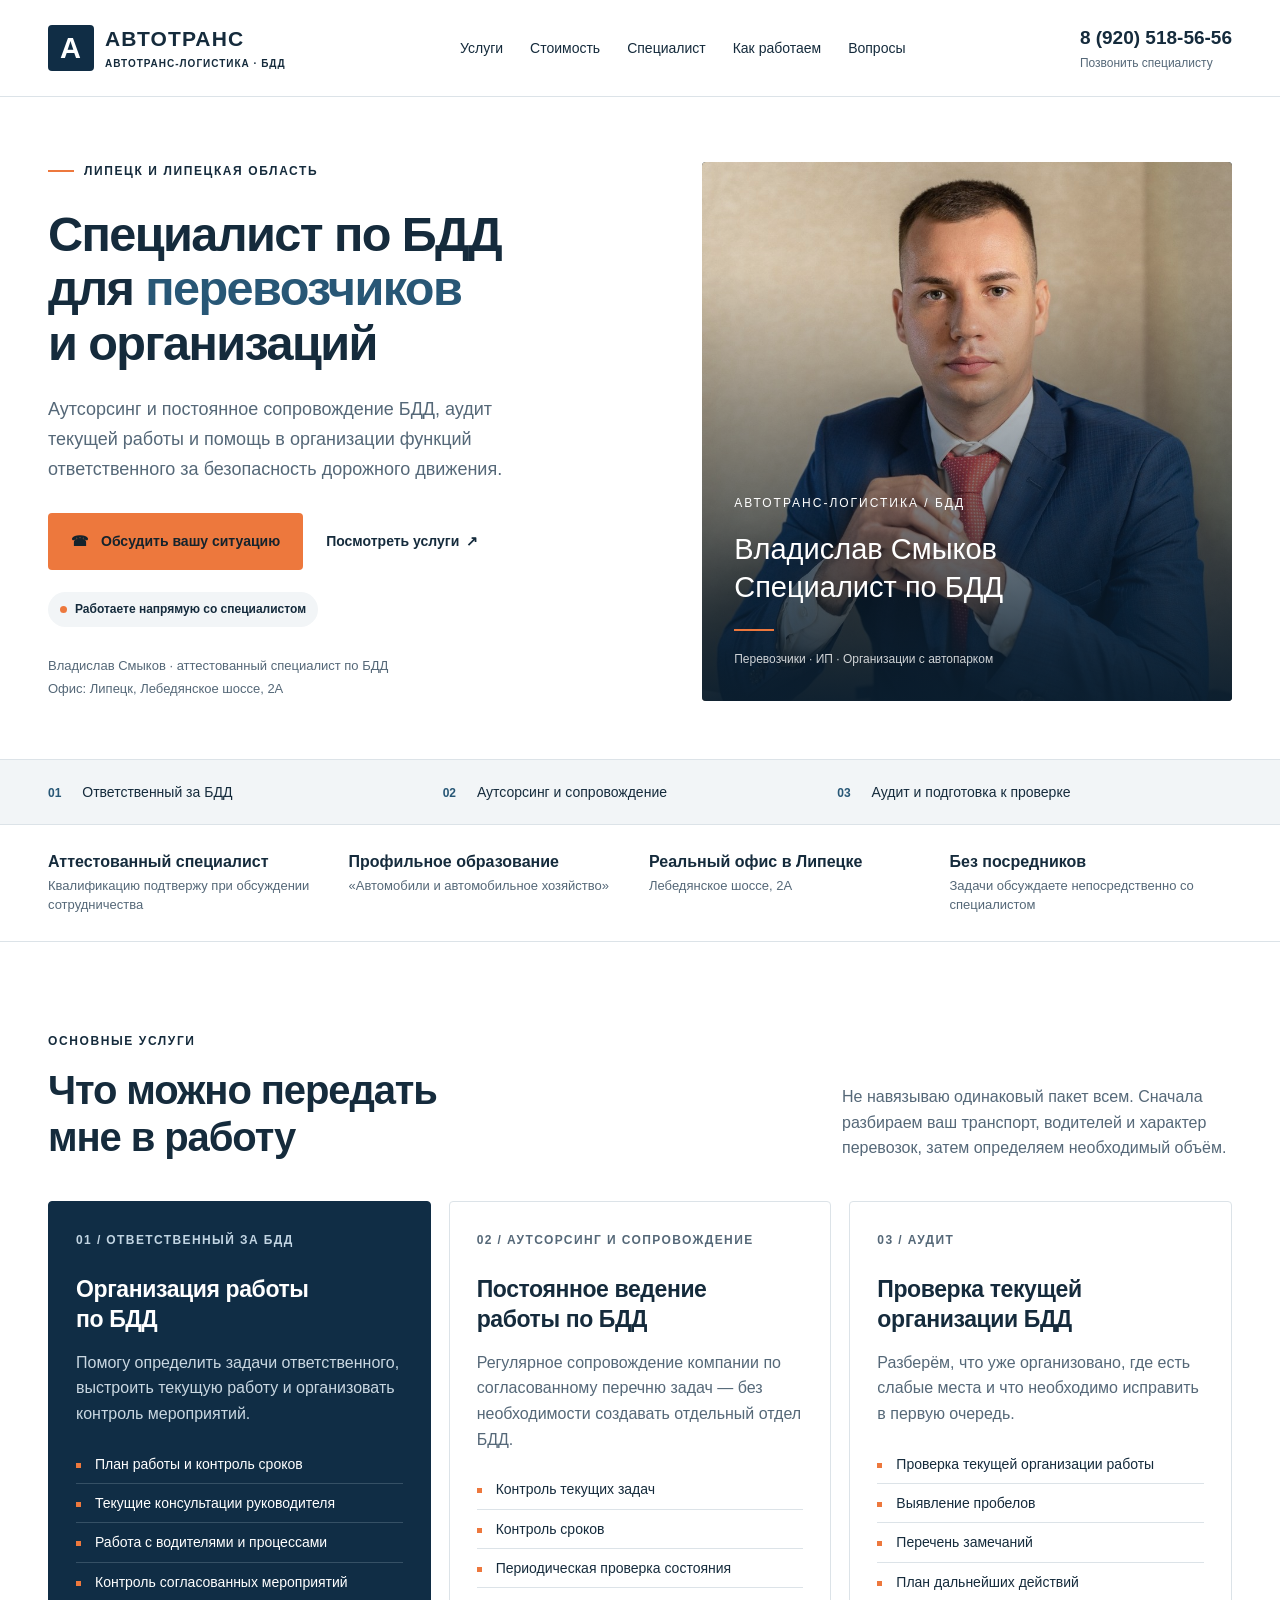
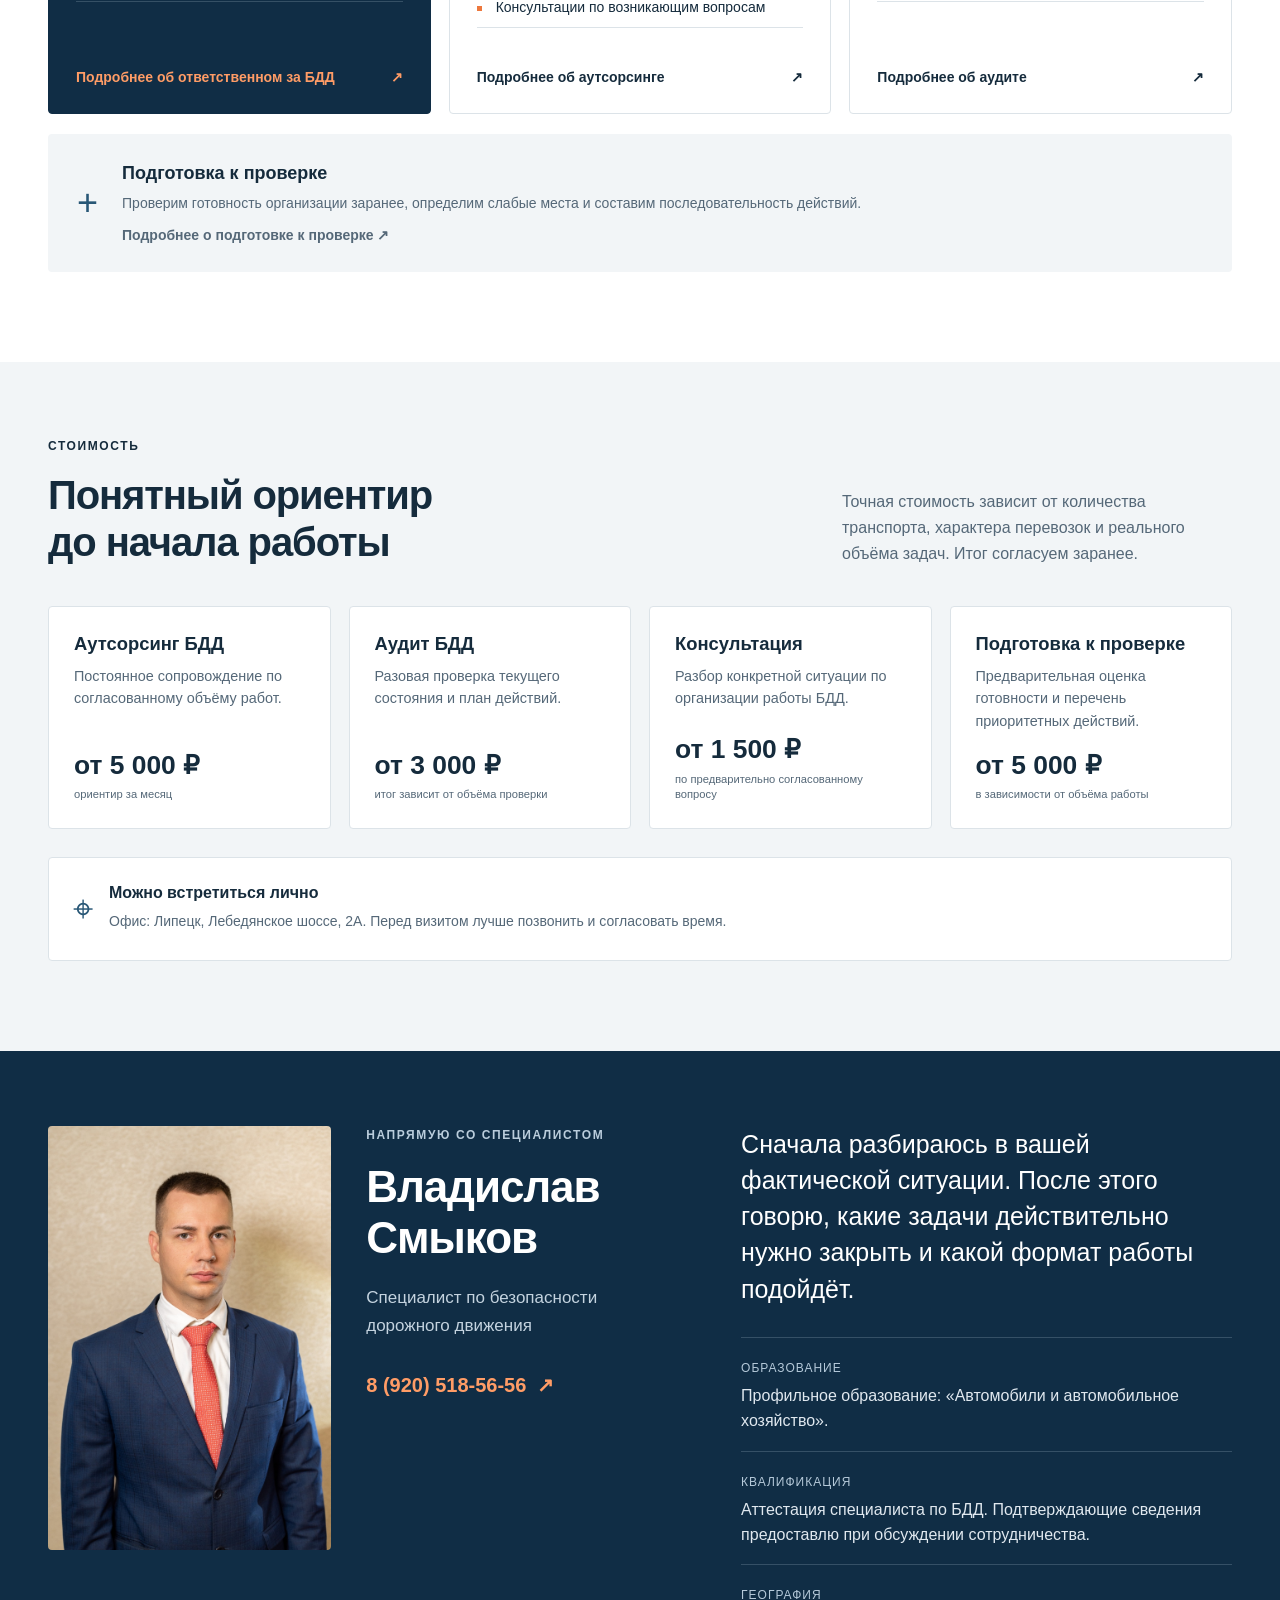
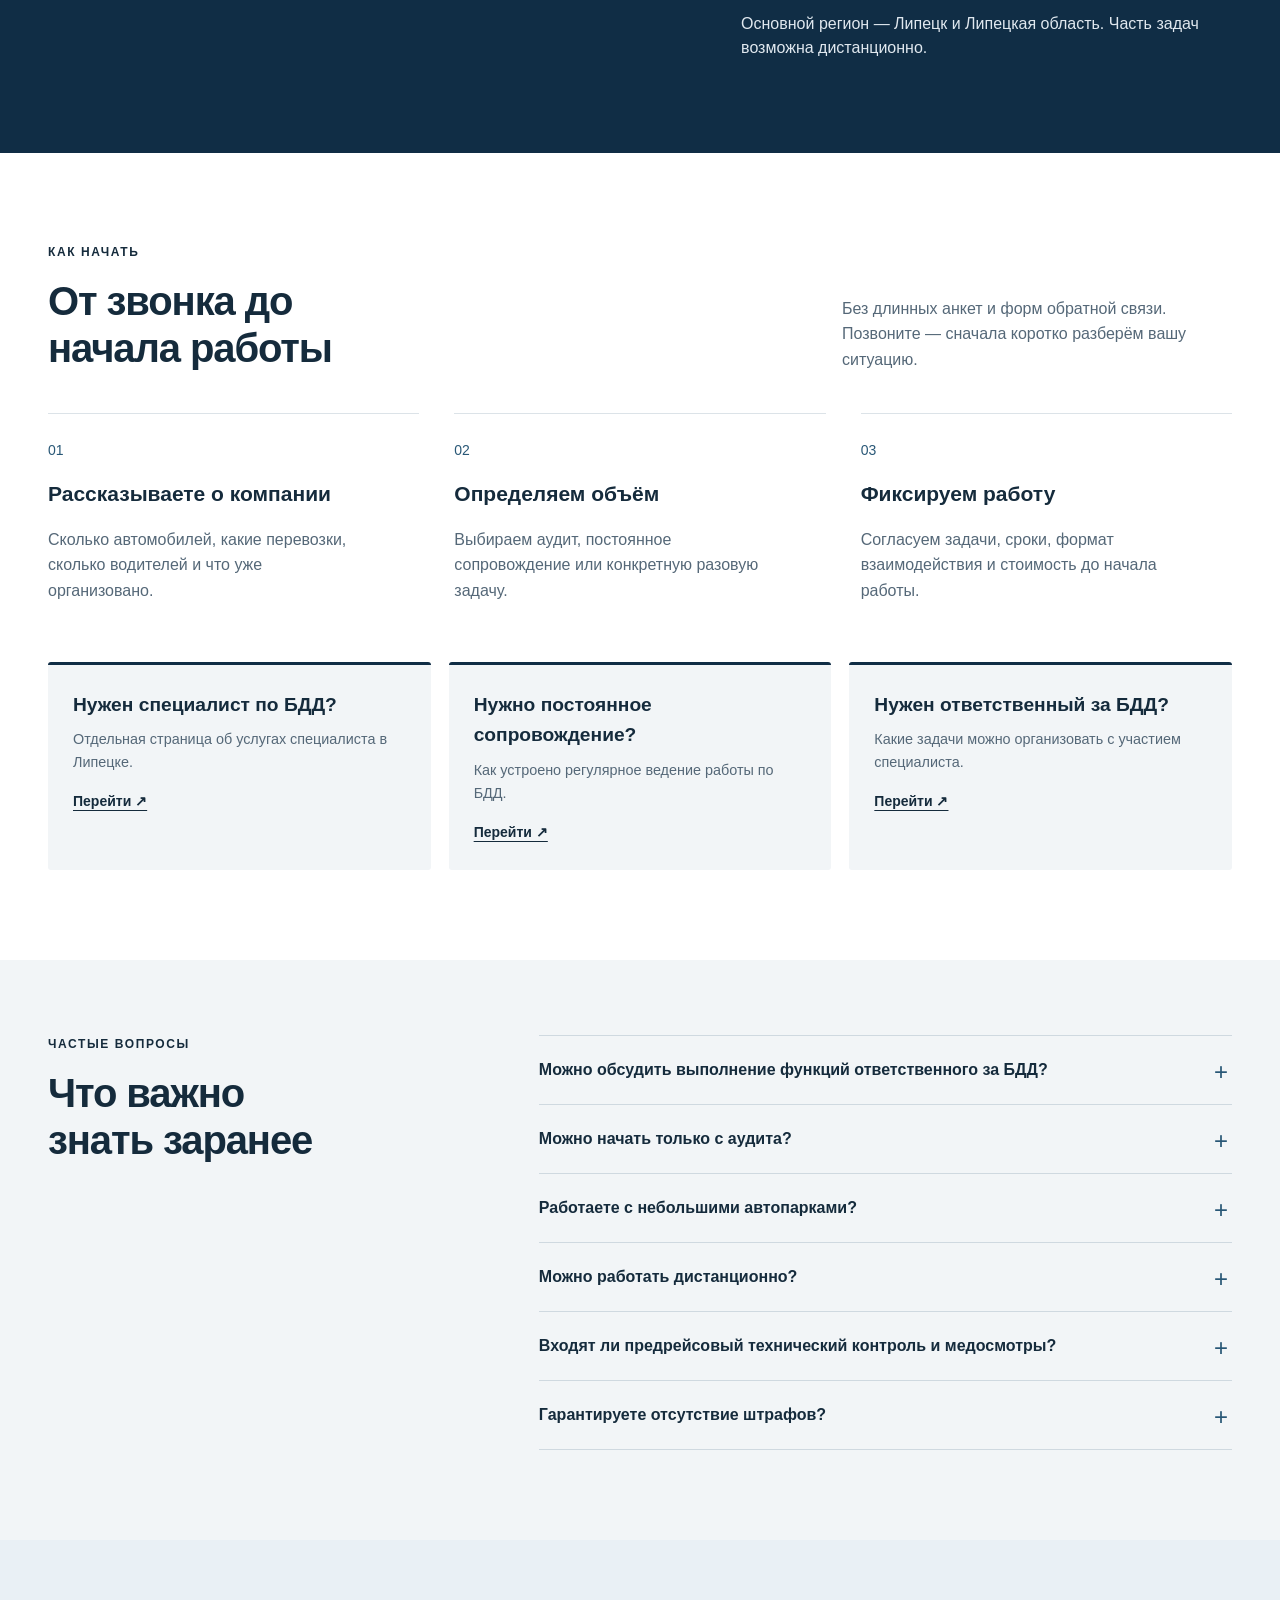
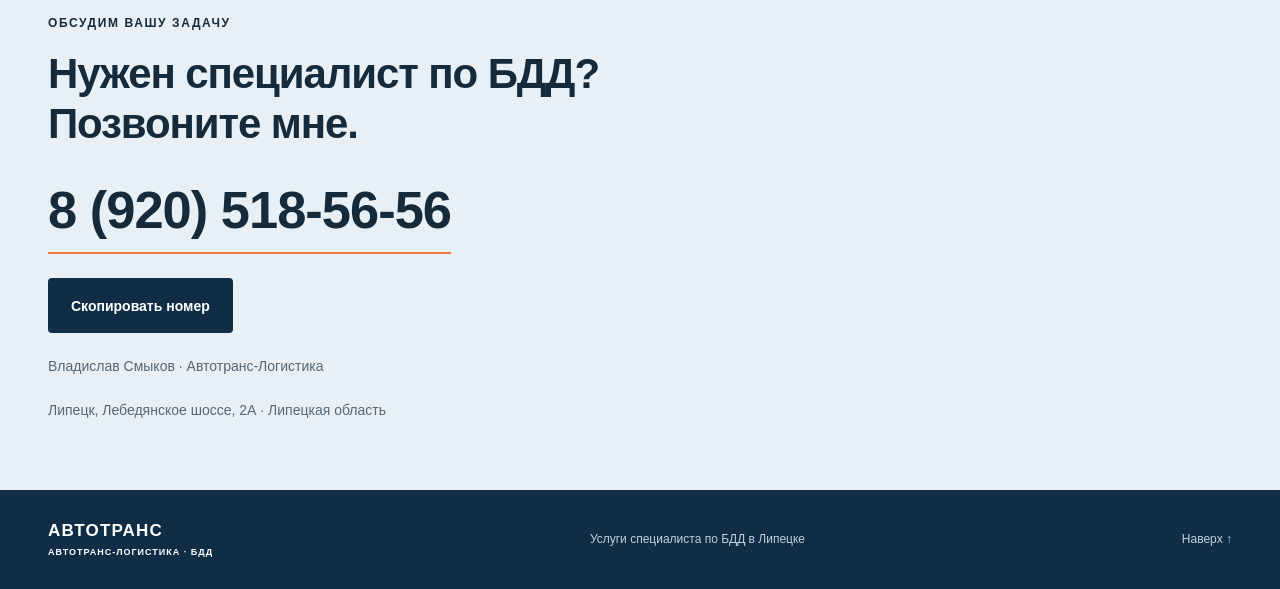
==== commit ae9135b0: "Use Vladislav portrait on BDD homepage" ====
--- a/index.html
+++ b/index.html
@@ -90,10 +90,10 @@
     </div>
 
     <div class="hero-visual">
-      <img class="hero-photo" src="truck.webp" alt="Грузовой автомобиль — услуги специалиста по БДД в Липецке" width="1536" height="1024" fetchpriority="high">
+      <img class="hero-photo" src="vladislav-tehkontrol.jpg" alt="Владислав Смыков — специалист по БДД в Липецке" width="900" height="1347" fetchpriority="high">
       <div class="visual-caption">
         <span>АВТОТРАНС-ЛОГИСТИКА / БДД</span>
-        <strong>Система в работе.<br>Контроль без авралов.</strong>
+        <strong>Владислав Смыков<br>Специалист по БДД</strong>
         <div class="caption-rule"></div>
         <small>Перевозчики · ИП · Организации с автопарком</small>
       </div>
--- a/styles.css
+++ b/styles.css
@@ -1,6 +1,7 @@
 :root{--navy:#102d45;--blue:#285776;--orange:#ed783d;--ink:#152b3c;--muted:#556878;--line:#dce3e8;--pale:#f2f5f7}*{box-sizing:border-box}html{scroll-behavior:smooth;scroll-padding-top:100px}body{margin:0;font-family:Arial,Helvetica,sans-serif;color:var(--ink);font-size:1rem;line-height:1.6;background:#fff}a{color:inherit;text-decoration:none}a:focus-visible,summary:focus-visible{outline:3px solid var(--orange);outline-offset:5px}button,a,summary{-webkit-tap-highlight-color:transparent}.wrap{max-width:1280px;width:calc(100% - 96px);margin:auto}.header{border-bottom:1px solid var(--line);background:#fff;position:sticky;top:0;z-index:10}.header-inner{min-height:96px;display:flex;align-items:center;justify-content:space-between;gap:25px}.brand{display:flex;align-items:center;gap:11px;font-weight:800;letter-spacing:1.2px;font-size:1.3125rem;line-height:1.2}.brand small{display:block;font-size:0.625rem;font-weight:600;letter-spacing:1px;margin-top:6px}.brand-icon{background:var(--navy);color:#fff;font-size:1.8125rem;line-height:46px;text-align:center;width:46px;border-radius:4px}.header nav{display:flex;gap:27px;font-size:0.875rem}.header nav a:hover,.text-link:hover{color:var(--blue);text-decoration:underline;text-underline-offset:5px}.header-phone{font-size:1.1875rem;font-weight:700;white-space:nowrap;line-height:1.35}.header-phone small{display:block;font-size:0.75rem;font-weight:400;color:var(--muted);text-align:right;margin-top:5px}.hero{padding:65px 0 58px}.hero-grid{display:grid;grid-template-columns:1.15fr 1fr;gap:45px;align-items:stretch}.eyebrow{font-size:0.75rem;letter-spacing:1.6px;font-weight:700;display:flex;align-items:center;gap:10px;line-height:1.5}.line{height:2px;width:26px;background:var(--orange)}h1{font-size:clamp(2.25rem,3.8vw,3.4375rem);letter-spacing:-1.6px;line-height:1.12;margin:27px 0 25px;font-weight:700}h1 em{font-style:normal;color:var(--blue)}.lead{font-size:1.125rem;line-height:1.65;max-width:480px;color:var(--muted);margin-bottom:29px}.hero-actions{display:flex;gap:23px;align-items:center;flex-wrap:wrap}.button{display:inline-flex;justify-content:center;align-items:center;gap:13px;background:var(--orange);color:#15232c;padding:17px 23px;border-radius:4px;font-weight:700;font-size:0.875rem;min-height:55px;transition:background .18s,transform .18s}.button:hover{background:#fa8d54;transform:translateY(-2px)}.text-link{font-size:0.875rem;font-weight:600}.text-link span{margin-left:7px}.hero-note{font-size:0.8125rem;color:var(--muted);margin-top:27px;line-height:1.8}.hero-note span{padding:0 8px}.hero-visual{min-height:500px;background:var(--navy);position:relative;overflow:hidden;border-radius:4px}.hero-photo{position:absolute;width:100%;height:100%;object-fit:cover;object-position:center;filter:saturate(.7)}.hero-visual:after{content:"";position:absolute;inset:0;background:linear-gradient(180deg,rgba(16,45,69,.04) 20%,rgba(10,30,47,.94) 100%)}.visual-caption{position:absolute;left:32px;right:32px;bottom:30px;color:white;z-index:1}.visual-caption>span{font-size:0.75rem;letter-spacing:2px}.visual-caption strong{display:block;font-size:1.8125rem;font-weight:500;line-height:1.3;margin-top:16px}.caption-rule{height:2px;width:40px;background:var(--orange);margin:23px 0 14px}.visual-caption small{font-size:0.75rem;opacity:.8}.scope-band{border-top:1px solid var(--line);border-bottom:1px solid var(--line);background:var(--pale)}.scope-grid{display:grid;grid-template-columns:repeat(3,1fr)}.scope-grid>span{font-size:0.875rem;padding:21px 0}.scope-grid b{font-size:0.75rem;margin-right:17px;color:var(--blue)}.section{padding-top:90px;padding-bottom:90px}.section-top{display:flex;justify-content:space-between;gap:40px;align-items:end;margin-bottom:40px}h2{font-size:2.5rem;letter-spacing:-1.1px;line-height:1.18;margin:17px 0 0}.section-top>p{max-width:390px;color:var(--muted);font-size:1rem;margin:0}.services{display:grid;grid-template-columns:repeat(3,1fr);gap:18px}.service{border:1px solid var(--line);padding:29px 27px 25px;display:flex;flex-direction:column;border-radius:4px}.service-no{font-size:0.75rem;letter-spacing:1.4px;color:var(--muted);font-weight:700}.service h3{font-size:1.4375rem;line-height:1.3;letter-spacing:-.4px;margin:25px 0 15px}.service p{color:var(--muted);font-size:1rem;line-height:1.6;margin:0 0 18px}.service ul{list-style:none;padding:0;margin:0 0 28px;font-size:0.875rem}.service li{padding:8px 0 8px 19px;position:relative;border-bottom:1px solid var(--line)}.service li:before{content:"";position:absolute;left:0;top:18px;background:var(--orange);width:5px;height:5px}.service-link{font-size:0.875rem;font-weight:700;display:flex;justify-content:space-between;gap:8px;margin-top:auto;padding-top:10px}.service-link:hover{text-decoration:underline}.featured{background:var(--navy);border-color:var(--navy);color:white}.featured .service-no{color:#c2d5e3}.featured p{color:#c9d7e1}.featured li{border-color:#355065}.featured .service-link{color:#ff9c66}.service-extra{display:flex;align-items:center;gap:24px;padding:25px 29px;background:var(--pale);margin-top:20px;border-radius:4px}.plus{font-size:2.25rem;color:var(--blue);font-weight:300}.service-extra h3{margin:0 0 4px;font-size:1.125rem}.service-extra p{margin:0;color:var(--muted);font-size:0.875rem;max-width:950px}.about-section{background:var(--navy);color:white;padding:75px 0}.about-grid{display:grid;grid-template-columns:1fr 1.2fr;gap:85px}.about-section .eyebrow{color:#bacddc}.about-section h2{font-size:3.25rem}.about-role{color:#c4d3df;font-size:1.0625rem;margin:20px 0 30px}.about-phone{font-size:1.4375rem;font-weight:600;color:#ff9c66}.about-phone span{font-size:1.25rem;margin-left:18px}.large-copy{font-size:1.5625rem;line-height:1.45;margin:0 0 30px}.facts>div{border-top:1px solid #355066;padding:17px 0;display:grid;grid-template-columns:130px 1fr;gap:17px}.facts span{font-size:0.75rem;letter-spacing:1px;color:#b5c9d9;padding-top:4px}.facts p{margin:0;font-size:1rem;line-height:1.55;color:#e0e8ef}.steps{display:grid;grid-template-columns:repeat(3,1fr);gap:35px}.steps article{border-top:1px solid var(--line);padding-top:23px}.steps span{color:var(--blue);font-size:0.875rem}.steps h3{font-size:1.3125rem;margin:15px 0 10px}.steps p{color:var(--muted);font-size:1rem;max-width:320px}.price-strip{background:var(--pale);padding:28px 32px;margin-top:40px;border-left:3px solid var(--orange);display:flex;justify-content:space-between;align-items:center;gap:35px}.price-strip h3{font-size:1.25rem;margin:0 0 7px}.price-strip p{font-size:0.875rem;color:var(--muted);max-width:710px;margin:0}.button-dark{background:var(--navy);color:white;flex-shrink:0}.button-dark:hover{background:var(--blue)}.faq-section{padding:75px 0 90px;background:var(--pale)}.faq-grid{display:grid;grid-template-columns:.85fr 1.4fr;gap:70px}.faq-list details{border-bottom:1px solid #cfd9e0}.faq-list details:first-child{border-top:1px solid #cfd9e0}.faq-list summary{cursor:pointer;list-style:none;position:relative;padding:22px 38px 22px 0;font-size:1rem;font-weight:600;line-height:1.5}.faq-list summary::-webkit-details-marker{display:none}.faq-list summary:after{content:"+";position:absolute;right:4px;top:18px;font-size:1.5rem;font-weight:400;color:var(--blue)}.faq-list details[open] summary:after{content:"−"}.faq-list details p{margin:0 30px 22px 0;color:var(--muted);font-size:1rem}.contact-section{padding:74px 0 68px;background:#e9f0f5}.contact-grid{position:relative}.contact-section h2{font-size:2.625rem;line-height:1.2;margin-bottom:28px}.contact-phone{font-size:clamp(1.625rem,4.1vw,3.375rem);letter-spacing:-1px;font-weight:700;line-height:1.25;display:inline-block;border-bottom:2px solid var(--orange);padding-bottom:9px}.contact-phone span{color:var(--blue);margin-left:18px}.contact-section p{font-size:0.875rem;margin:22px 0 0;color:var(--muted)}footer{padding:28px 0;background:var(--navy);color:white}.footer-inner{display:flex;gap:25px;justify-content:space-between;align-items:center}.footer-brand{display:block;font-size:1.0625rem}.footer-brand small{font-size:0.5625rem}.footer-inner p,.footer-inner>a:last-child{font-size:0.75rem;color:#c0d0dd}.mobile-call{display:none}.skip{position:fixed;top:-100px;left:20px;background:white;z-index:50;padding:12px}.skip:focus{top:10px}@media(min-width:1500px){.hero{padding-top:80px;padding-bottom:75px}.hero-visual{min-height:535px}}@media(max-width:1100px){.wrap{width:calc(100% - 56px)}.header nav{gap:17px}.hero-grid{gap:28px}.hero-actions{gap:18px}.hero-visual{min-height:510px}.service{padding:24px 20px}.service h3{font-size:1.3125rem}.about-grid{gap:45px}.price-strip{gap:20px}.header-phone{font-size:1.0625rem}}@media(max-width:850px){.header nav{display:none}.hero-grid{grid-template-columns:1fr 0.8fr}h1{font-size:2.25rem;letter-spacing:-1px}.visual-caption{left:22px;right:22px}.visual-caption strong{font-size:1.5rem}.hero-visual{min-height:490px}.services{grid-template-columns:1fr}.service h3 br{display:none}.service ul{display:grid;grid-template-columns:1fr 1fr;gap:0 22px}.service{padding:27px}.section-top{align-items:start}.section-top>p{max-width:300px}.about-grid{grid-template-columns:1fr 1.2fr;gap:30px}.facts>div{grid-template-columns:1fr;gap:8px}.faq-grid{gap:35px;grid-template-columns:.8fr 1.3fr}.price-strip{align-items:start;flex-direction:column}.scope-grid>span{font-size:0.75rem}.scope-grid b{margin-right:7px}.large-copy{font-size:1.375rem}}@media(max-width:650px){html{scroll-padding-top:85px}.wrap{width:calc(100% - 40px)}.header-inner{min-height:77px;gap:10px}.brand{font-size:1rem;gap:7px;letter-spacing:.5px}.brand small{font-size:0.5rem;letter-spacing:.3px}.brand-icon{width:35px;line-height:38px;font-size:1.5rem}.header-phone{font-size:0.875rem}.header-phone small{font-size:0.625rem}.hero{padding:36px 0 30px}.hero-grid{grid-template-columns:1fr;gap:30px}h1{font-size:clamp(2rem,8.6vw,2.6875rem);line-height:1.15;margin-top:22px;letter-spacing:-1.1px}.eyebrow{font-size:0.625rem;letter-spacing:1.2px}.lead{font-size:1.0625rem;margin-top:20px}.hero-actions{gap:20px}.hero-note{margin-top:21px}.hero-visual{min-height:300px}.visual-caption{bottom:25px}.visual-caption strong{font-size:1.6875rem}.scope-grid{grid-template-columns:1fr}.scope-grid>span{padding:13px 0;font-size:0.875rem;border-bottom:1px solid var(--line)}.scope-grid>span:last-child{border-bottom:0}.scope-grid b{margin-right:15px}.section{padding-top:55px;padding-bottom:55px}.section-top{display:block;margin-bottom:28px}h2{font-size:2rem}.section-top>p{max-width:none;margin-top:21px;font-size:1rem}.service{padding:25px 22px}.service h3{font-size:1.4375rem;margin-top:21px}.service ul{display:block}.service-extra{align-items:start;padding:20px;gap:15px}.about-section{padding:50px 0}.about-grid{grid-template-columns:1fr;gap:35px}.about-section h2{font-size:2.75rem}.about-role{margin-bottom:20px}.facts>div{grid-template-columns:1fr;gap:7px}.large-copy{font-size:1.4375rem}.steps{grid-template-columns:1fr;gap:17px}.steps article{padding-top:18px}.steps h3{display:inline-block;margin:0 0 0 18px}.steps p{max-width:none;margin:12px 0 3px}.price-strip{padding:23px;margin-top:30px}.faq-section{padding:50px 0}.faq-grid{grid-template-columns:1fr;gap:28px}.faq-list summary{font-size:1rem;padding-top:20px;padding-bottom:20px}.contact-section{padding:50px 0}.contact-section h2{font-size:1.9375rem}.contact-phone{font-size:1.8125rem;letter-spacing:-.8px}.contact-phone span{margin-left:4px}.footer-inner{flex-wrap:wrap;gap:15px}.footer-inner p{display:none}footer{padding-bottom:100px}.mobile-call{display:flex;align-items:center;justify-content:center;gap:9px;position:fixed;left:12px;right:12px;bottom:12px;bottom:max(12px,env(safe-area-inset-bottom));z-index:15;background:var(--orange);color:#15232c;font-weight:700;font-size:1rem;padding:17px 8px;border-radius:5px;box-shadow:0 5px 25px #0003}.footer-brand small{font-size:0.5625rem}}@media(prefers-reduced-motion:reduce){html{scroll-behavior:auto}.button{transition:none}}
 
 /* Specialist portrait and direct contact details */
+.hero-photo{object-position:center 37%;filter:none}
 .about-grid{grid-template-columns:minmax(210px,.75fr) minmax(220px,.9fr) minmax(0,1.3fr);gap:35px;align-items:start}.specialist-photo{display:block;width:100%;height:auto;border-radius:4px}.about-section h2{font-size:2.75rem}.about-phone{font-size:1.25rem;white-space:nowrap}.about-phone span{margin-left:5px}.facts>div{grid-template-columns:1fr;gap:6px}.contact-phone{width:fit-content;user-select:all}.copy-row{display:flex;flex-wrap:wrap;gap:16px;align-items:center;margin-top:24px}.copy-row button{border:0;font-family:inherit;cursor:pointer}.copy-row button:focus-visible{outline:3px solid var(--orange);outline-offset:4px}#copy-status{font-size:0.875rem;max-width:440px}.about-content{min-width:0}
 @media(max-width:1000px){.about-grid{grid-template-columns:minmax(190px,.65fr) 1fr;gap:30px}.about-content{grid-column:1/-1}.specialist-photo{max-width:280px}.facts>div{grid-template-columns:150px 1fr}}
 @media(max-width:650px){.about-grid{grid-template-columns:1fr;gap:27px}.specialist-photo{max-width:320px;justify-self:center}.about-content{grid-column:auto}.facts>div{grid-template-columns:1fr}.copy-row{align-items:start;flex-direction:column}}
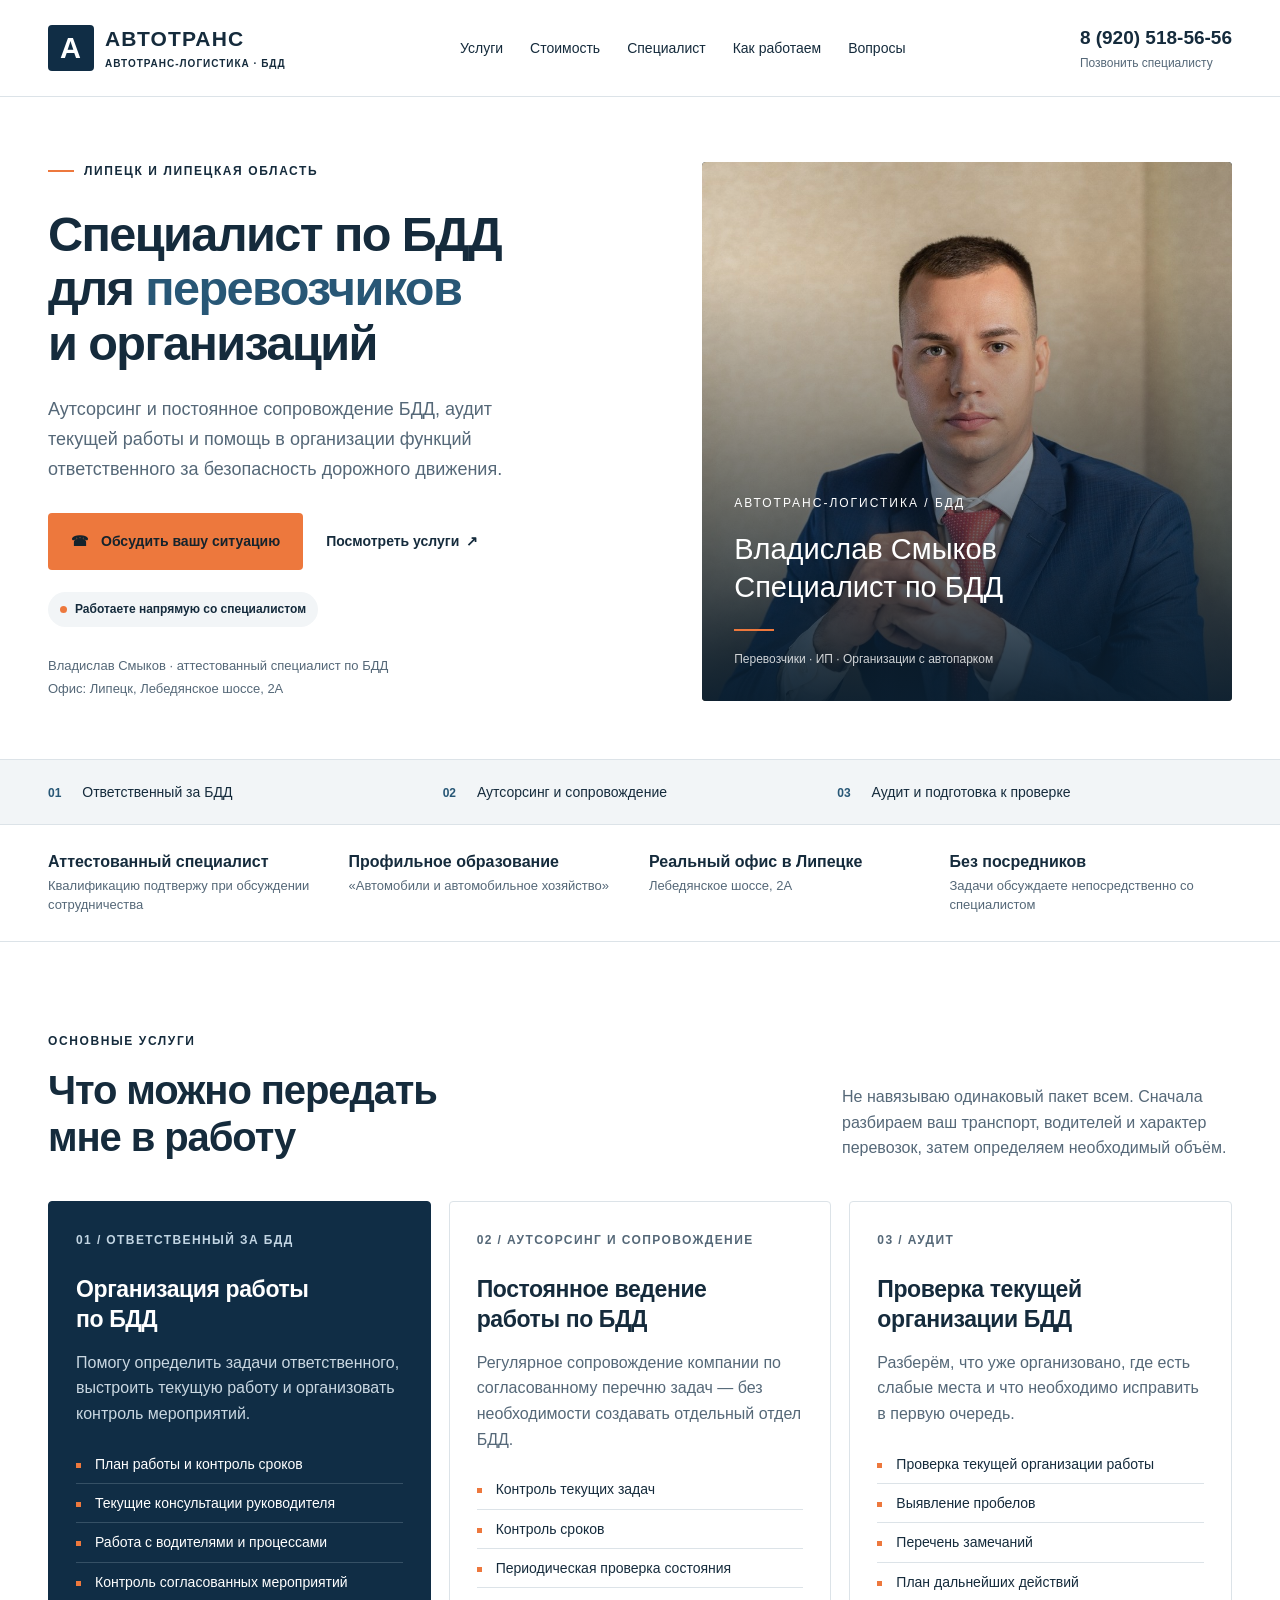
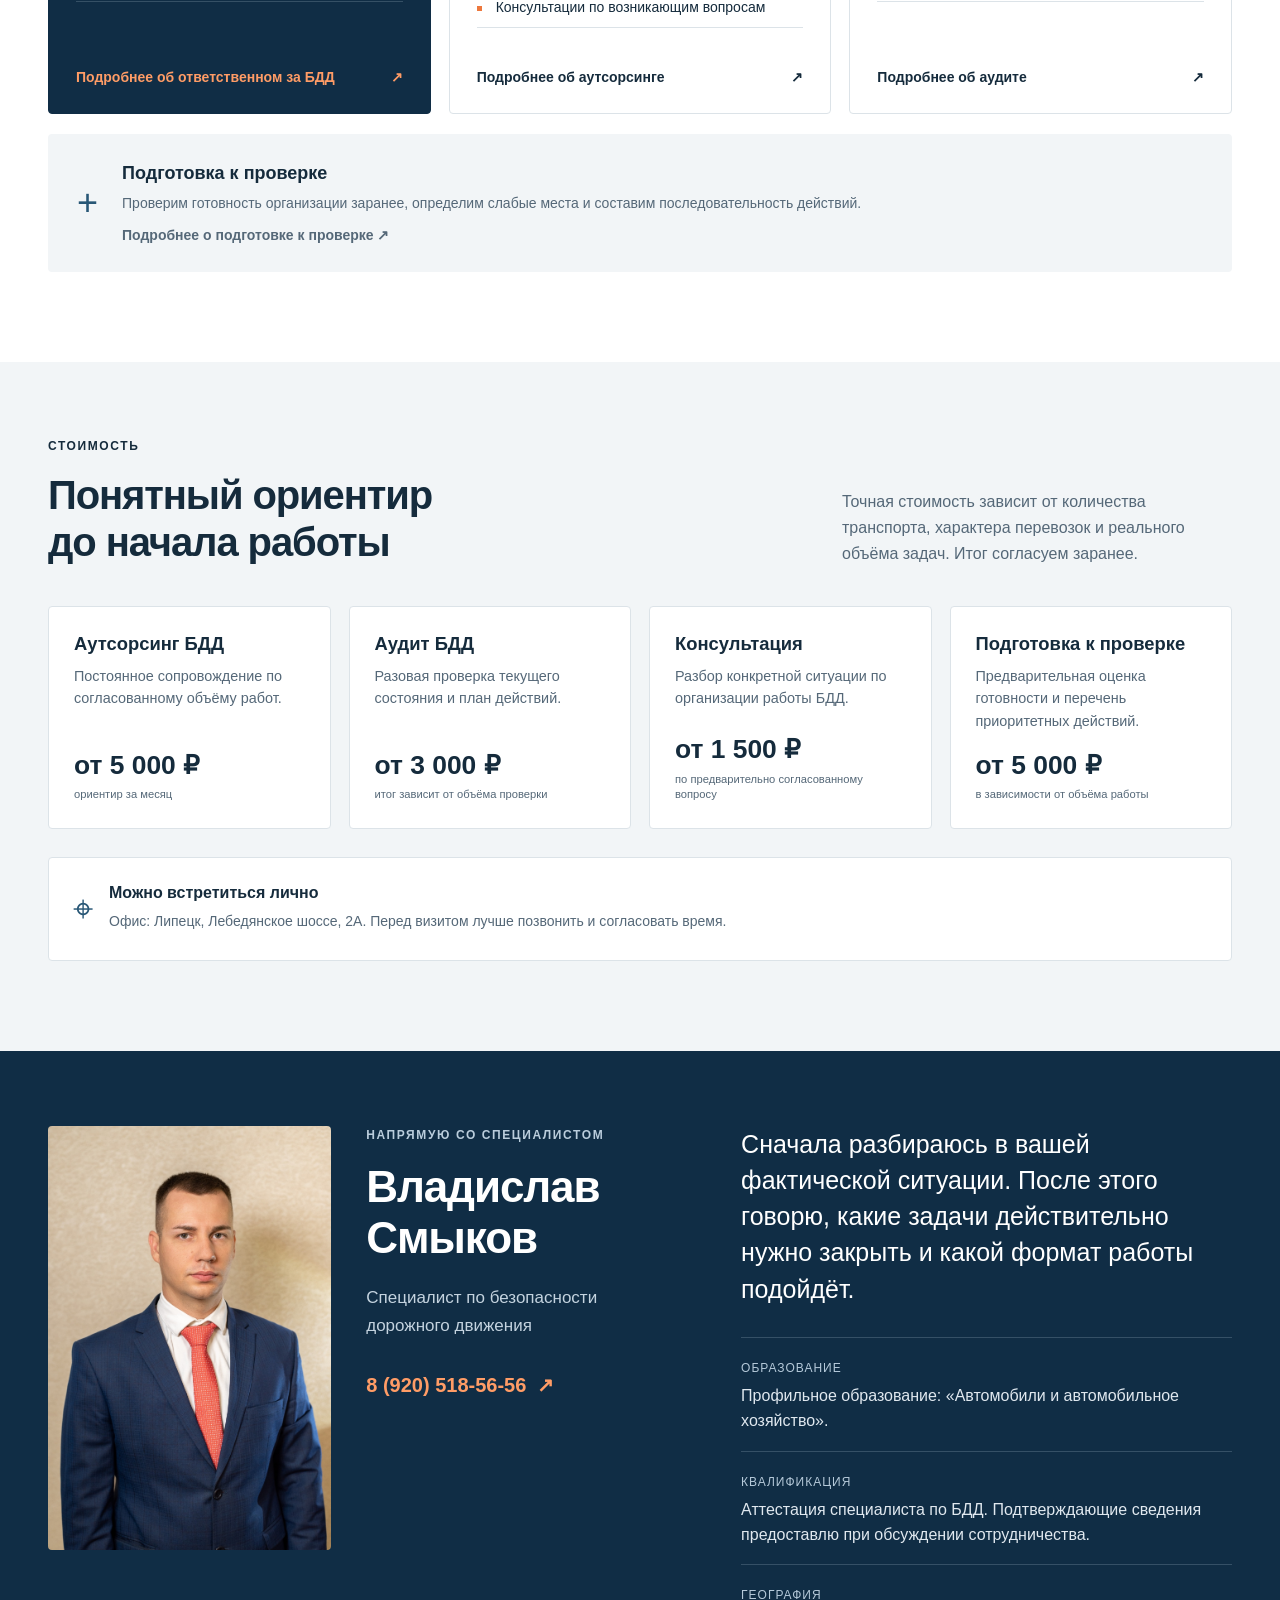
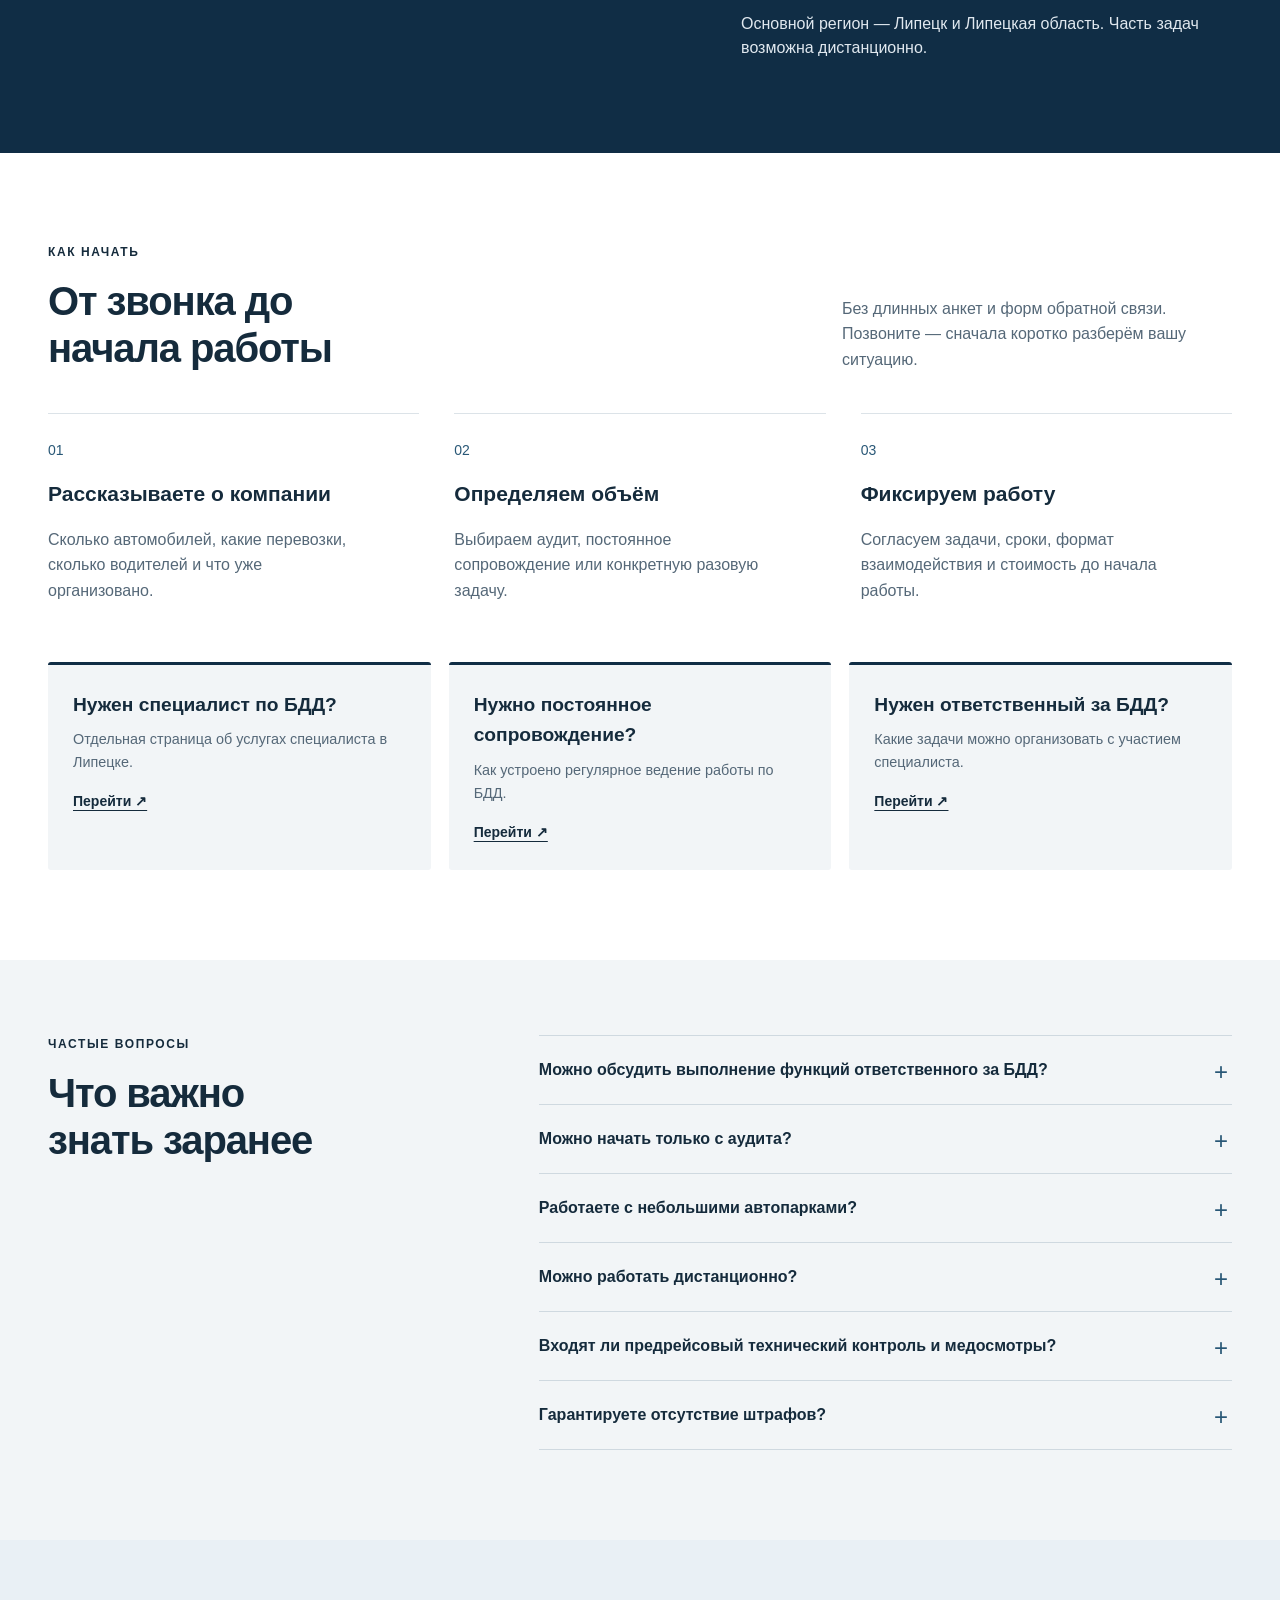
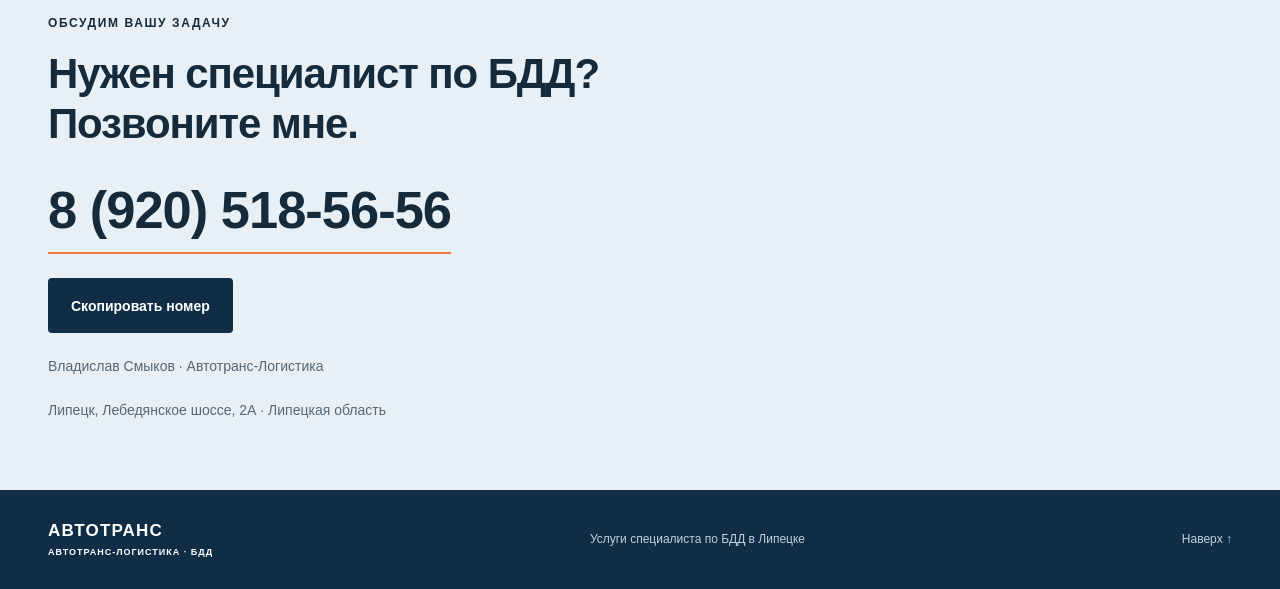
==== commit 6be8786c: "Refresh portrait styling on BDD homepage" ====
--- a/index.html
+++ b/index.html
@@ -27,7 +27,7 @@
 <meta property="og:description" content="Аутсорсинг, сопровождение и аудит БДД для перевозчиков, ИП и организаций с автопарком.">
 <meta property="og:url" content="https://bdd-avtotranc.ru/">
 <link rel="icon" type="image/svg+xml" href="data:image/svg+xml,%3Csvg xmlns='http://www.w3.org/2000/svg' viewBox='0 0 32 32'%3E%3Crect width='32' height='32' rx='7' fill='%23102d45'/%3E%3Cpath d='M7 25L13 7h6l6 18h-5L16 12l-4 13z' fill='white'/%3E%3Cpath d='M14 21h4v4h-4z' fill='%23ee783c'/%3E%3C/svg%3E">
-<link rel="stylesheet" href="styles.css">
+<link rel="stylesheet" href="styles.css?v=20261118">
 
 <script type="application/ld+json">
 {
--- a/styles.css
+++ b/styles.css
@@ -1,7 +1,7 @@
 :root{--navy:#102d45;--blue:#285776;--orange:#ed783d;--ink:#152b3c;--muted:#556878;--line:#dce3e8;--pale:#f2f5f7}*{box-sizing:border-box}html{scroll-behavior:smooth;scroll-padding-top:100px}body{margin:0;font-family:Arial,Helvetica,sans-serif;color:var(--ink);font-size:1rem;line-height:1.6;background:#fff}a{color:inherit;text-decoration:none}a:focus-visible,summary:focus-visible{outline:3px solid var(--orange);outline-offset:5px}button,a,summary{-webkit-tap-highlight-color:transparent}.wrap{max-width:1280px;width:calc(100% - 96px);margin:auto}.header{border-bottom:1px solid var(--line);background:#fff;position:sticky;top:0;z-index:10}.header-inner{min-height:96px;display:flex;align-items:center;justify-content:space-between;gap:25px}.brand{display:flex;align-items:center;gap:11px;font-weight:800;letter-spacing:1.2px;font-size:1.3125rem;line-height:1.2}.brand small{display:block;font-size:0.625rem;font-weight:600;letter-spacing:1px;margin-top:6px}.brand-icon{background:var(--navy);color:#fff;font-size:1.8125rem;line-height:46px;text-align:center;width:46px;border-radius:4px}.header nav{display:flex;gap:27px;font-size:0.875rem}.header nav a:hover,.text-link:hover{color:var(--blue);text-decoration:underline;text-underline-offset:5px}.header-phone{font-size:1.1875rem;font-weight:700;white-space:nowrap;line-height:1.35}.header-phone small{display:block;font-size:0.75rem;font-weight:400;color:var(--muted);text-align:right;margin-top:5px}.hero{padding:65px 0 58px}.hero-grid{display:grid;grid-template-columns:1.15fr 1fr;gap:45px;align-items:stretch}.eyebrow{font-size:0.75rem;letter-spacing:1.6px;font-weight:700;display:flex;align-items:center;gap:10px;line-height:1.5}.line{height:2px;width:26px;background:var(--orange)}h1{font-size:clamp(2.25rem,3.8vw,3.4375rem);letter-spacing:-1.6px;line-height:1.12;margin:27px 0 25px;font-weight:700}h1 em{font-style:normal;color:var(--blue)}.lead{font-size:1.125rem;line-height:1.65;max-width:480px;color:var(--muted);margin-bottom:29px}.hero-actions{display:flex;gap:23px;align-items:center;flex-wrap:wrap}.button{display:inline-flex;justify-content:center;align-items:center;gap:13px;background:var(--orange);color:#15232c;padding:17px 23px;border-radius:4px;font-weight:700;font-size:0.875rem;min-height:55px;transition:background .18s,transform .18s}.button:hover{background:#fa8d54;transform:translateY(-2px)}.text-link{font-size:0.875rem;font-weight:600}.text-link span{margin-left:7px}.hero-note{font-size:0.8125rem;color:var(--muted);margin-top:27px;line-height:1.8}.hero-note span{padding:0 8px}.hero-visual{min-height:500px;background:var(--navy);position:relative;overflow:hidden;border-radius:4px}.hero-photo{position:absolute;width:100%;height:100%;object-fit:cover;object-position:center;filter:saturate(.7)}.hero-visual:after{content:"";position:absolute;inset:0;background:linear-gradient(180deg,rgba(16,45,69,.04) 20%,rgba(10,30,47,.94) 100%)}.visual-caption{position:absolute;left:32px;right:32px;bottom:30px;color:white;z-index:1}.visual-caption>span{font-size:0.75rem;letter-spacing:2px}.visual-caption strong{display:block;font-size:1.8125rem;font-weight:500;line-height:1.3;margin-top:16px}.caption-rule{height:2px;width:40px;background:var(--orange);margin:23px 0 14px}.visual-caption small{font-size:0.75rem;opacity:.8}.scope-band{border-top:1px solid var(--line);border-bottom:1px solid var(--line);background:var(--pale)}.scope-grid{display:grid;grid-template-columns:repeat(3,1fr)}.scope-grid>span{font-size:0.875rem;padding:21px 0}.scope-grid b{font-size:0.75rem;margin-right:17px;color:var(--blue)}.section{padding-top:90px;padding-bottom:90px}.section-top{display:flex;justify-content:space-between;gap:40px;align-items:end;margin-bottom:40px}h2{font-size:2.5rem;letter-spacing:-1.1px;line-height:1.18;margin:17px 0 0}.section-top>p{max-width:390px;color:var(--muted);font-size:1rem;margin:0}.services{display:grid;grid-template-columns:repeat(3,1fr);gap:18px}.service{border:1px solid var(--line);padding:29px 27px 25px;display:flex;flex-direction:column;border-radius:4px}.service-no{font-size:0.75rem;letter-spacing:1.4px;color:var(--muted);font-weight:700}.service h3{font-size:1.4375rem;line-height:1.3;letter-spacing:-.4px;margin:25px 0 15px}.service p{color:var(--muted);font-size:1rem;line-height:1.6;margin:0 0 18px}.service ul{list-style:none;padding:0;margin:0 0 28px;font-size:0.875rem}.service li{padding:8px 0 8px 19px;position:relative;border-bottom:1px solid var(--line)}.service li:before{content:"";position:absolute;left:0;top:18px;background:var(--orange);width:5px;height:5px}.service-link{font-size:0.875rem;font-weight:700;display:flex;justify-content:space-between;gap:8px;margin-top:auto;padding-top:10px}.service-link:hover{text-decoration:underline}.featured{background:var(--navy);border-color:var(--navy);color:white}.featured .service-no{color:#c2d5e3}.featured p{color:#c9d7e1}.featured li{border-color:#355065}.featured .service-link{color:#ff9c66}.service-extra{display:flex;align-items:center;gap:24px;padding:25px 29px;background:var(--pale);margin-top:20px;border-radius:4px}.plus{font-size:2.25rem;color:var(--blue);font-weight:300}.service-extra h3{margin:0 0 4px;font-size:1.125rem}.service-extra p{margin:0;color:var(--muted);font-size:0.875rem;max-width:950px}.about-section{background:var(--navy);color:white;padding:75px 0}.about-grid{display:grid;grid-template-columns:1fr 1.2fr;gap:85px}.about-section .eyebrow{color:#bacddc}.about-section h2{font-size:3.25rem}.about-role{color:#c4d3df;font-size:1.0625rem;margin:20px 0 30px}.about-phone{font-size:1.4375rem;font-weight:600;color:#ff9c66}.about-phone span{font-size:1.25rem;margin-left:18px}.large-copy{font-size:1.5625rem;line-height:1.45;margin:0 0 30px}.facts>div{border-top:1px solid #355066;padding:17px 0;display:grid;grid-template-columns:130px 1fr;gap:17px}.facts span{font-size:0.75rem;letter-spacing:1px;color:#b5c9d9;padding-top:4px}.facts p{margin:0;font-size:1rem;line-height:1.55;color:#e0e8ef}.steps{display:grid;grid-template-columns:repeat(3,1fr);gap:35px}.steps article{border-top:1px solid var(--line);padding-top:23px}.steps span{color:var(--blue);font-size:0.875rem}.steps h3{font-size:1.3125rem;margin:15px 0 10px}.steps p{color:var(--muted);font-size:1rem;max-width:320px}.price-strip{background:var(--pale);padding:28px 32px;margin-top:40px;border-left:3px solid var(--orange);display:flex;justify-content:space-between;align-items:center;gap:35px}.price-strip h3{font-size:1.25rem;margin:0 0 7px}.price-strip p{font-size:0.875rem;color:var(--muted);max-width:710px;margin:0}.button-dark{background:var(--navy);color:white;flex-shrink:0}.button-dark:hover{background:var(--blue)}.faq-section{padding:75px 0 90px;background:var(--pale)}.faq-grid{display:grid;grid-template-columns:.85fr 1.4fr;gap:70px}.faq-list details{border-bottom:1px solid #cfd9e0}.faq-list details:first-child{border-top:1px solid #cfd9e0}.faq-list summary{cursor:pointer;list-style:none;position:relative;padding:22px 38px 22px 0;font-size:1rem;font-weight:600;line-height:1.5}.faq-list summary::-webkit-details-marker{display:none}.faq-list summary:after{content:"+";position:absolute;right:4px;top:18px;font-size:1.5rem;font-weight:400;color:var(--blue)}.faq-list details[open] summary:after{content:"−"}.faq-list details p{margin:0 30px 22px 0;color:var(--muted);font-size:1rem}.contact-section{padding:74px 0 68px;background:#e9f0f5}.contact-grid{position:relative}.contact-section h2{font-size:2.625rem;line-height:1.2;margin-bottom:28px}.contact-phone{font-size:clamp(1.625rem,4.1vw,3.375rem);letter-spacing:-1px;font-weight:700;line-height:1.25;display:inline-block;border-bottom:2px solid var(--orange);padding-bottom:9px}.contact-phone span{color:var(--blue);margin-left:18px}.contact-section p{font-size:0.875rem;margin:22px 0 0;color:var(--muted)}footer{padding:28px 0;background:var(--navy);color:white}.footer-inner{display:flex;gap:25px;justify-content:space-between;align-items:center}.footer-brand{display:block;font-size:1.0625rem}.footer-brand small{font-size:0.5625rem}.footer-inner p,.footer-inner>a:last-child{font-size:0.75rem;color:#c0d0dd}.mobile-call{display:none}.skip{position:fixed;top:-100px;left:20px;background:white;z-index:50;padding:12px}.skip:focus{top:10px}@media(min-width:1500px){.hero{padding-top:80px;padding-bottom:75px}.hero-visual{min-height:535px}}@media(max-width:1100px){.wrap{width:calc(100% - 56px)}.header nav{gap:17px}.hero-grid{gap:28px}.hero-actions{gap:18px}.hero-visual{min-height:510px}.service{padding:24px 20px}.service h3{font-size:1.3125rem}.about-grid{gap:45px}.price-strip{gap:20px}.header-phone{font-size:1.0625rem}}@media(max-width:850px){.header nav{display:none}.hero-grid{grid-template-columns:1fr 0.8fr}h1{font-size:2.25rem;letter-spacing:-1px}.visual-caption{left:22px;right:22px}.visual-caption strong{font-size:1.5rem}.hero-visual{min-height:490px}.services{grid-template-columns:1fr}.service h3 br{display:none}.service ul{display:grid;grid-template-columns:1fr 1fr;gap:0 22px}.service{padding:27px}.section-top{align-items:start}.section-top>p{max-width:300px}.about-grid{grid-template-columns:1fr 1.2fr;gap:30px}.facts>div{grid-template-columns:1fr;gap:8px}.faq-grid{gap:35px;grid-template-columns:.8fr 1.3fr}.price-strip{align-items:start;flex-direction:column}.scope-grid>span{font-size:0.75rem}.scope-grid b{margin-right:7px}.large-copy{font-size:1.375rem}}@media(max-width:650px){html{scroll-padding-top:85px}.wrap{width:calc(100% - 40px)}.header-inner{min-height:77px;gap:10px}.brand{font-size:1rem;gap:7px;letter-spacing:.5px}.brand small{font-size:0.5rem;letter-spacing:.3px}.brand-icon{width:35px;line-height:38px;font-size:1.5rem}.header-phone{font-size:0.875rem}.header-phone small{font-size:0.625rem}.hero{padding:36px 0 30px}.hero-grid{grid-template-columns:1fr;gap:30px}h1{font-size:clamp(2rem,8.6vw,2.6875rem);line-height:1.15;margin-top:22px;letter-spacing:-1.1px}.eyebrow{font-size:0.625rem;letter-spacing:1.2px}.lead{font-size:1.0625rem;margin-top:20px}.hero-actions{gap:20px}.hero-note{margin-top:21px}.hero-visual{min-height:300px}.visual-caption{bottom:25px}.visual-caption strong{font-size:1.6875rem}.scope-grid{grid-template-columns:1fr}.scope-grid>span{padding:13px 0;font-size:0.875rem;border-bottom:1px solid var(--line)}.scope-grid>span:last-child{border-bottom:0}.scope-grid b{margin-right:15px}.section{padding-top:55px;padding-bottom:55px}.section-top{display:block;margin-bottom:28px}h2{font-size:2rem}.section-top>p{max-width:none;margin-top:21px;font-size:1rem}.service{padding:25px 22px}.service h3{font-size:1.4375rem;margin-top:21px}.service ul{display:block}.service-extra{align-items:start;padding:20px;gap:15px}.about-section{padding:50px 0}.about-grid{grid-template-columns:1fr;gap:35px}.about-section h2{font-size:2.75rem}.about-role{margin-bottom:20px}.facts>div{grid-template-columns:1fr;gap:7px}.large-copy{font-size:1.4375rem}.steps{grid-template-columns:1fr;gap:17px}.steps article{padding-top:18px}.steps h3{display:inline-block;margin:0 0 0 18px}.steps p{max-width:none;margin:12px 0 3px}.price-strip{padding:23px;margin-top:30px}.faq-section{padding:50px 0}.faq-grid{grid-template-columns:1fr;gap:28px}.faq-list summary{font-size:1rem;padding-top:20px;padding-bottom:20px}.contact-section{padding:50px 0}.contact-section h2{font-size:1.9375rem}.contact-phone{font-size:1.8125rem;letter-spacing:-.8px}.contact-phone span{margin-left:4px}.footer-inner{flex-wrap:wrap;gap:15px}.footer-inner p{display:none}footer{padding-bottom:100px}.mobile-call{display:flex;align-items:center;justify-content:center;gap:9px;position:fixed;left:12px;right:12px;bottom:12px;bottom:max(12px,env(safe-area-inset-bottom));z-index:15;background:var(--orange);color:#15232c;font-weight:700;font-size:1rem;padding:17px 8px;border-radius:5px;box-shadow:0 5px 25px #0003}.footer-brand small{font-size:0.5625rem}}@media(prefers-reduced-motion:reduce){html{scroll-behavior:auto}.button{transition:none}}
 
 /* Specialist portrait and direct contact details */
-.hero-photo{object-position:center 37%;filter:none}
+.hero-photo{object-position:center 15%;filter:none}
 .about-grid{grid-template-columns:minmax(210px,.75fr) minmax(220px,.9fr) minmax(0,1.3fr);gap:35px;align-items:start}.specialist-photo{display:block;width:100%;height:auto;border-radius:4px}.about-section h2{font-size:2.75rem}.about-phone{font-size:1.25rem;white-space:nowrap}.about-phone span{margin-left:5px}.facts>div{grid-template-columns:1fr;gap:6px}.contact-phone{width:fit-content;user-select:all}.copy-row{display:flex;flex-wrap:wrap;gap:16px;align-items:center;margin-top:24px}.copy-row button{border:0;font-family:inherit;cursor:pointer}.copy-row button:focus-visible{outline:3px solid var(--orange);outline-offset:4px}#copy-status{font-size:0.875rem;max-width:440px}.about-content{min-width:0}
 @media(max-width:1000px){.about-grid{grid-template-columns:minmax(190px,.65fr) 1fr;gap:30px}.about-content{grid-column:1/-1}.specialist-photo{max-width:280px}.facts>div{grid-template-columns:150px 1fr}}
 @media(max-width:650px){.about-grid{grid-template-columns:1fr;gap:27px}.specialist-photo{max-width:320px;justify-self:center}.about-content{grid-column:auto}.facts>div{grid-template-columns:1fr}.copy-row{align-items:start;flex-direction:column}}
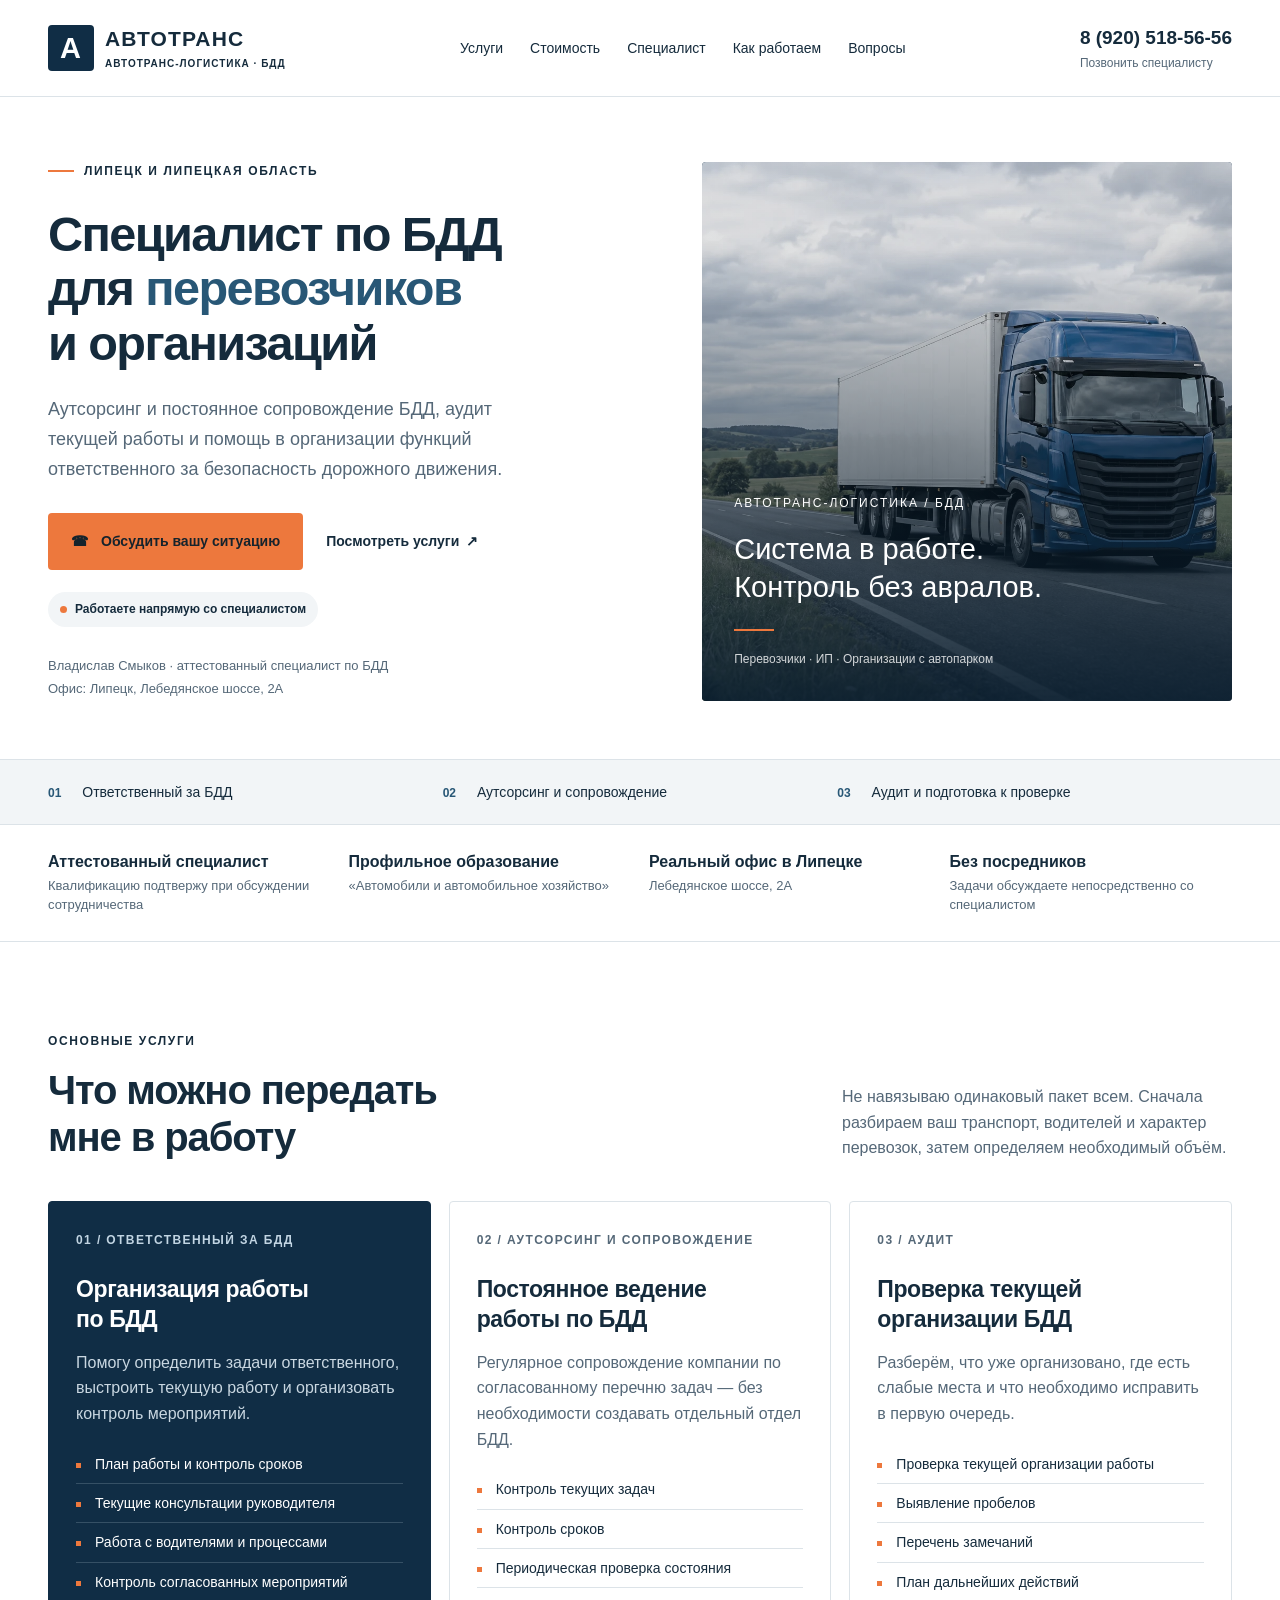
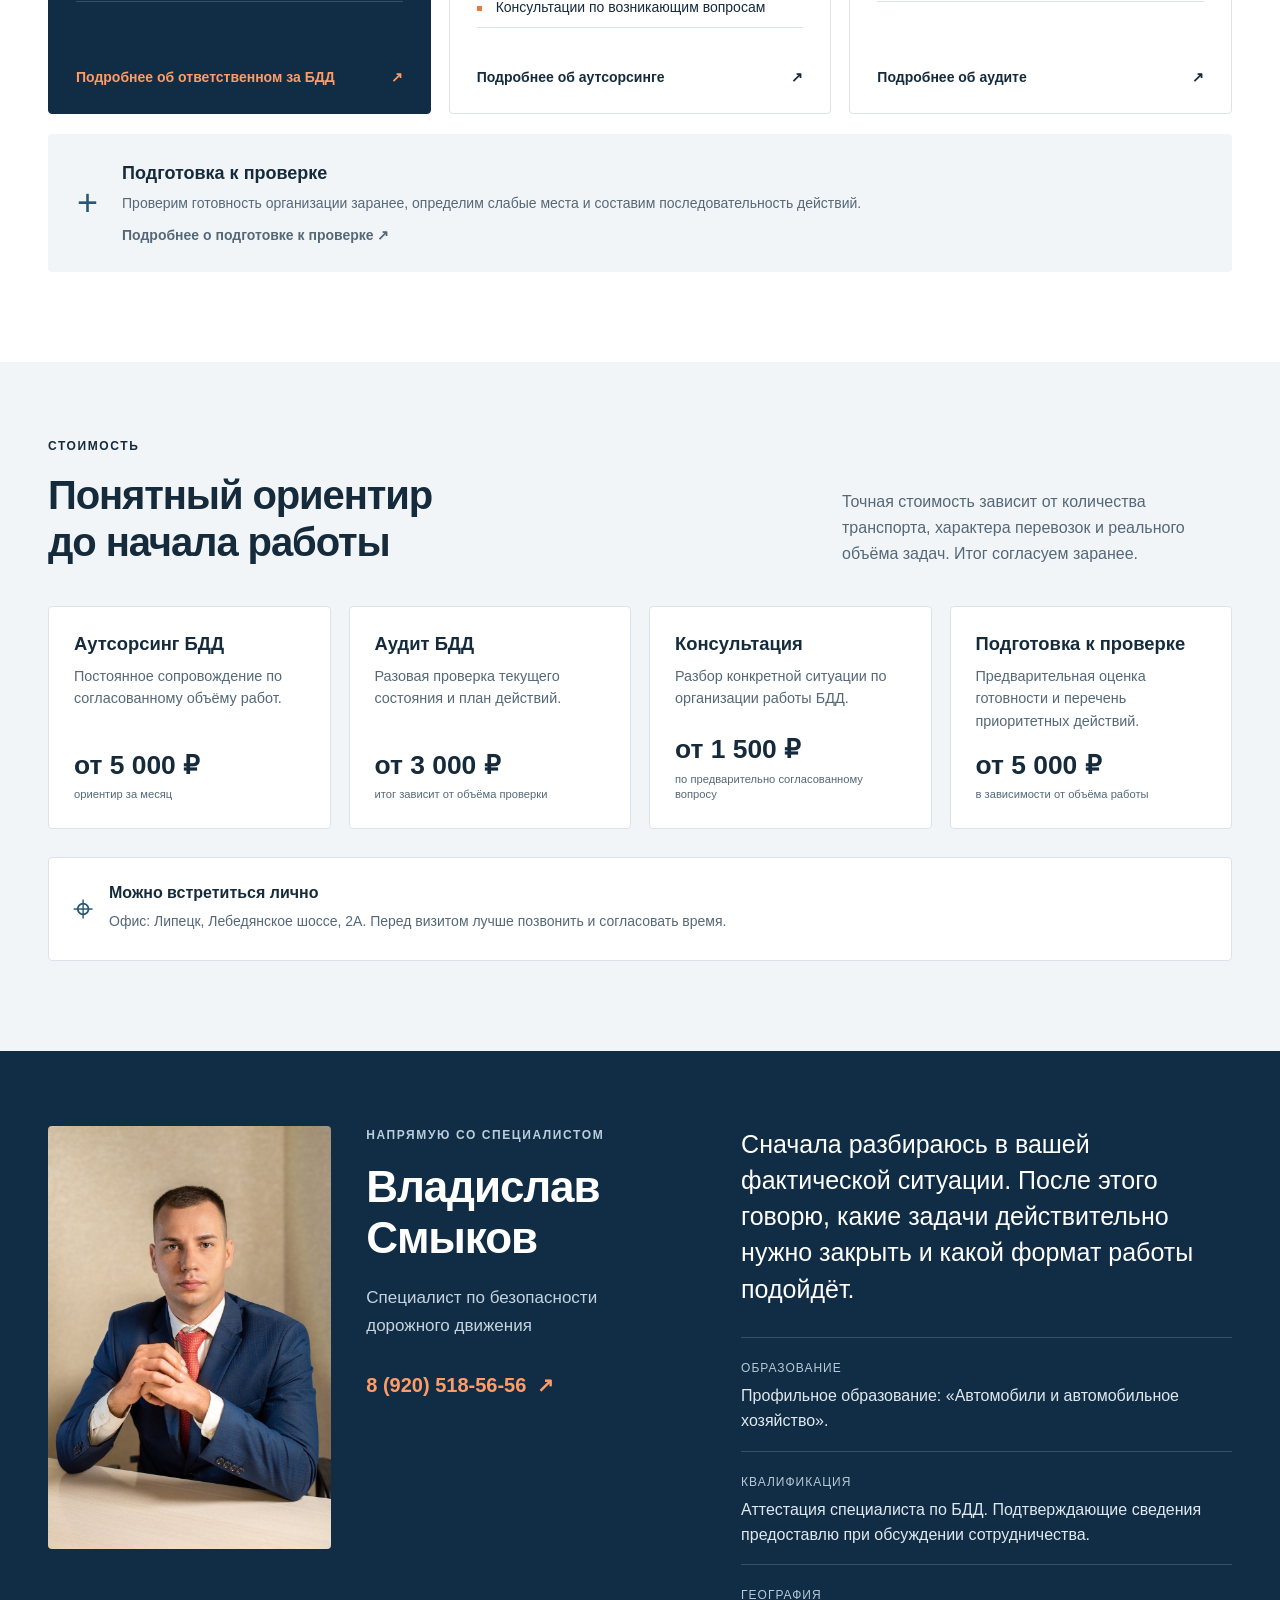
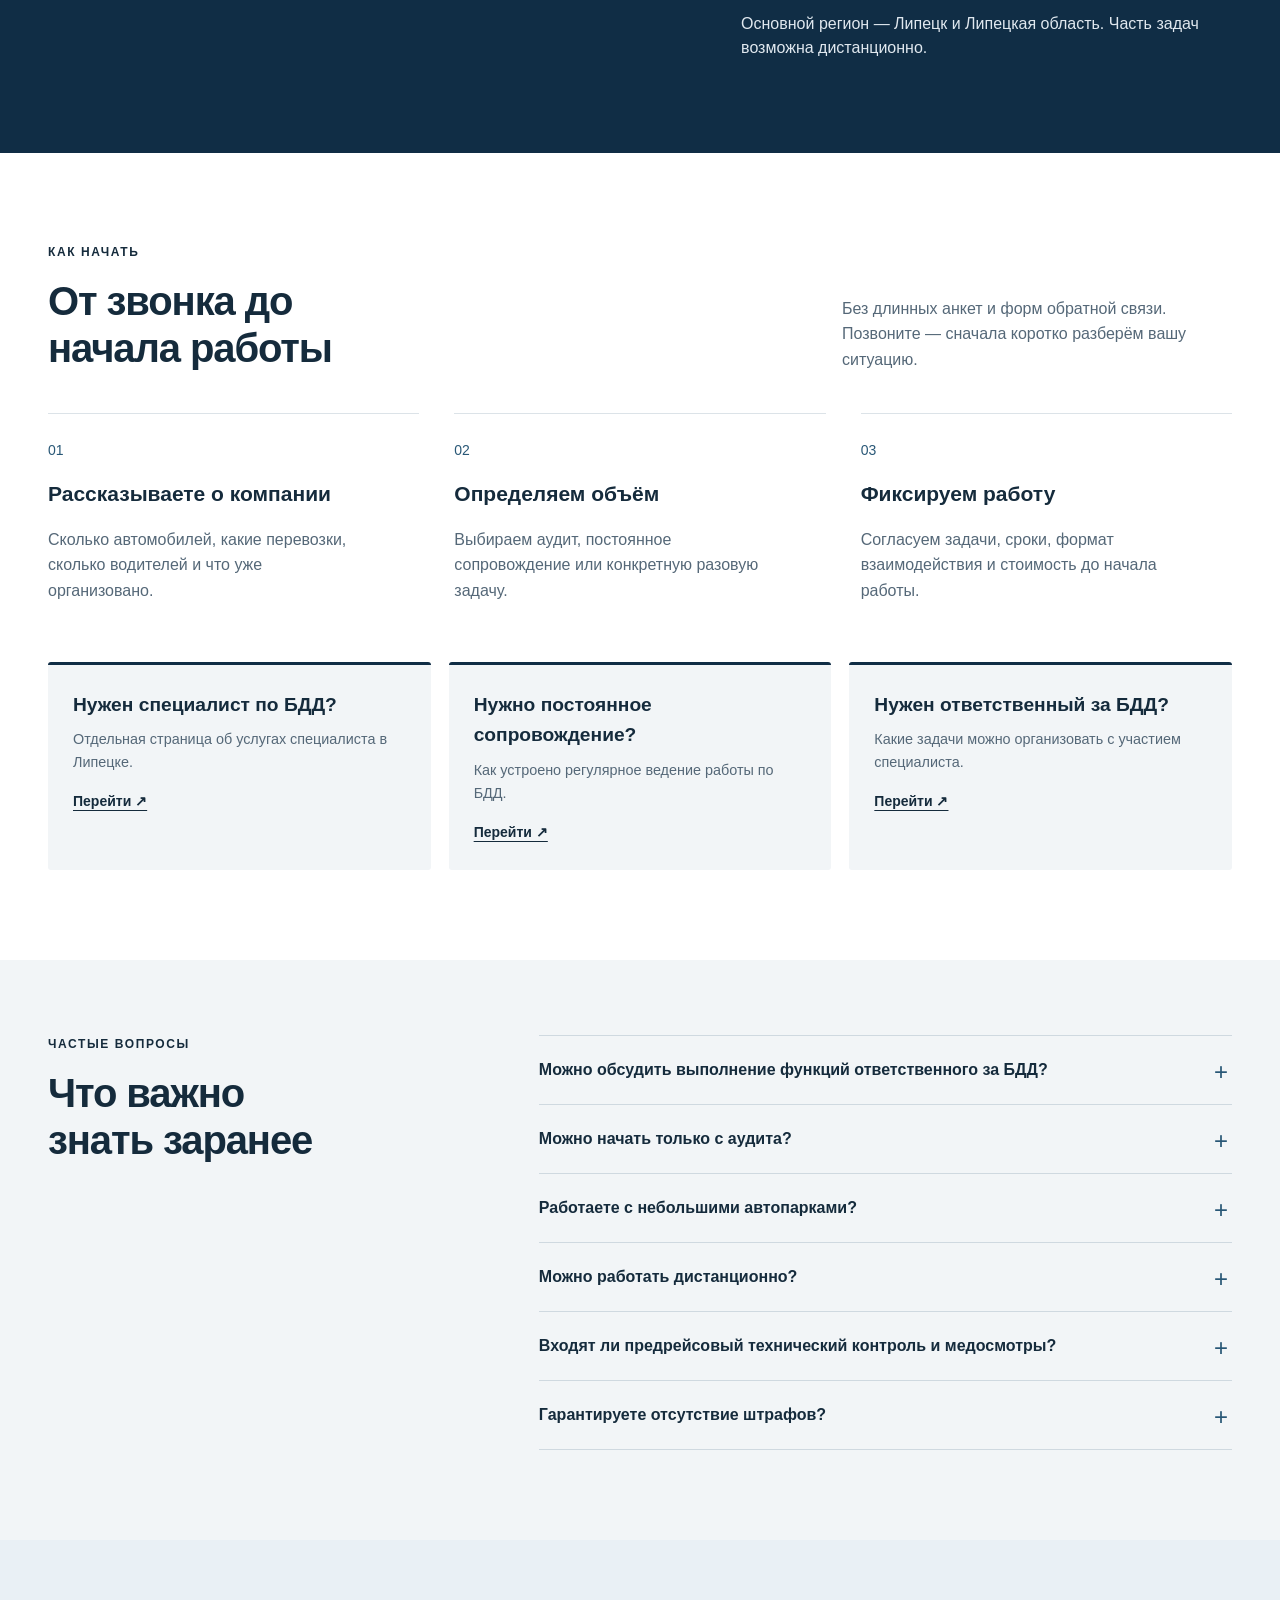
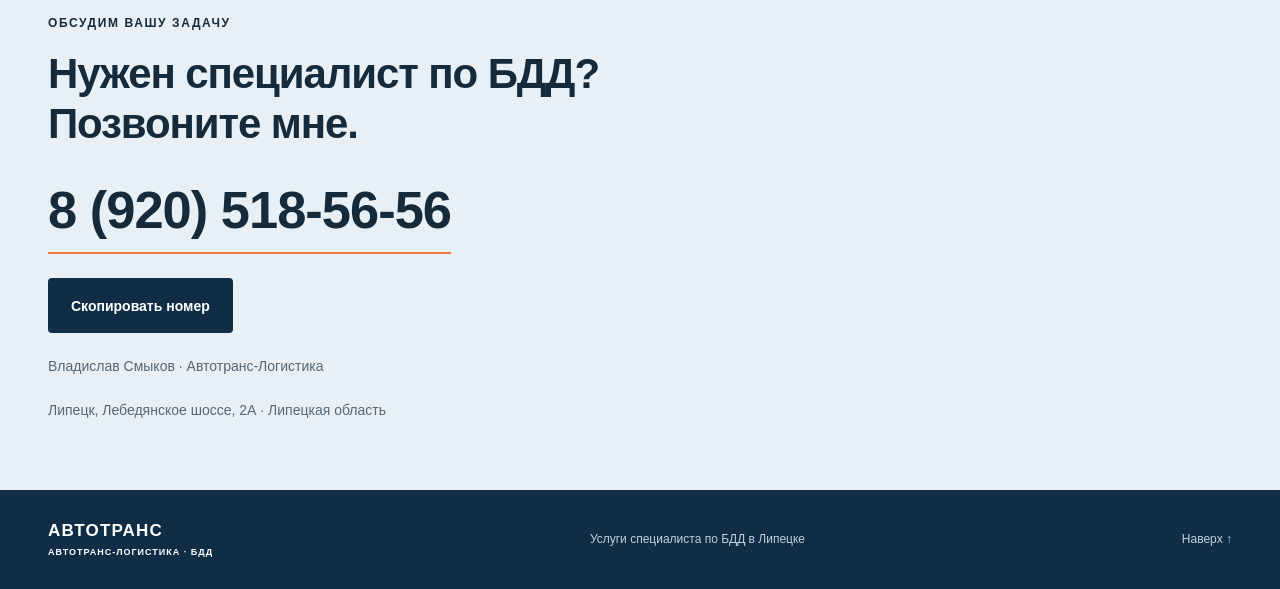
==== commit 58efd098: "Restore hero and use tech-control portrait in specialist section" ====
--- a/index.html
+++ b/index.html
@@ -27,7 +27,7 @@
 <meta property="og:description" content="Аутсорсинг, сопровождение и аудит БДД для перевозчиков, ИП и организаций с автопарком.">
 <meta property="og:url" content="https://bdd-avtotranc.ru/">
 <link rel="icon" type="image/svg+xml" href="data:image/svg+xml,%3Csvg xmlns='http://www.w3.org/2000/svg' viewBox='0 0 32 32'%3E%3Crect width='32' height='32' rx='7' fill='%23102d45'/%3E%3Cpath d='M7 25L13 7h6l6 18h-5L16 12l-4 13z' fill='white'/%3E%3Cpath d='M14 21h4v4h-4z' fill='%23ee783c'/%3E%3C/svg%3E">
-<link rel="stylesheet" href="styles.css?v=20261118">
+<link rel="stylesheet" href="styles.css">
 
 <script type="application/ld+json">
 {
@@ -90,10 +90,10 @@
     </div>
 
     <div class="hero-visual">
-      <img class="hero-photo" src="vladislav-tehkontrol.jpg" alt="Владислав Смыков — специалист по БДД в Липецке" width="900" height="1347" fetchpriority="high">
+      <img class="hero-photo" src="truck.webp" alt="Грузовой автомобиль — услуги специалиста по БДД в Липецке" width="1536" height="1024" fetchpriority="high">
       <div class="visual-caption">
         <span>АВТОТРАНС-ЛОГИСТИКА / БДД</span>
-        <strong>Владислав Смыков<br>Специалист по БДД</strong>
+        <strong>Система в работе.<br>Контроль без авралов.</strong>
         <div class="caption-rule"></div>
         <small>Перевозчики · ИП · Организации с автопарком</small>
       </div>
--- a/styles.css
+++ b/styles.css
@@ -1,7 +1,6 @@
 :root{--navy:#102d45;--blue:#285776;--orange:#ed783d;--ink:#152b3c;--muted:#556878;--line:#dce3e8;--pale:#f2f5f7}*{box-sizing:border-box}html{scroll-behavior:smooth;scroll-padding-top:100px}body{margin:0;font-family:Arial,Helvetica,sans-serif;color:var(--ink);font-size:1rem;line-height:1.6;background:#fff}a{color:inherit;text-decoration:none}a:focus-visible,summary:focus-visible{outline:3px solid var(--orange);outline-offset:5px}button,a,summary{-webkit-tap-highlight-color:transparent}.wrap{max-width:1280px;width:calc(100% - 96px);margin:auto}.header{border-bottom:1px solid var(--line);background:#fff;position:sticky;top:0;z-index:10}.header-inner{min-height:96px;display:flex;align-items:center;justify-content:space-between;gap:25px}.brand{display:flex;align-items:center;gap:11px;font-weight:800;letter-spacing:1.2px;font-size:1.3125rem;line-height:1.2}.brand small{display:block;font-size:0.625rem;font-weight:600;letter-spacing:1px;margin-top:6px}.brand-icon{background:var(--navy);color:#fff;font-size:1.8125rem;line-height:46px;text-align:center;width:46px;border-radius:4px}.header nav{display:flex;gap:27px;font-size:0.875rem}.header nav a:hover,.text-link:hover{color:var(--blue);text-decoration:underline;text-underline-offset:5px}.header-phone{font-size:1.1875rem;font-weight:700;white-space:nowrap;line-height:1.35}.header-phone small{display:block;font-size:0.75rem;font-weight:400;color:var(--muted);text-align:right;margin-top:5px}.hero{padding:65px 0 58px}.hero-grid{display:grid;grid-template-columns:1.15fr 1fr;gap:45px;align-items:stretch}.eyebrow{font-size:0.75rem;letter-spacing:1.6px;font-weight:700;display:flex;align-items:center;gap:10px;line-height:1.5}.line{height:2px;width:26px;background:var(--orange)}h1{font-size:clamp(2.25rem,3.8vw,3.4375rem);letter-spacing:-1.6px;line-height:1.12;margin:27px 0 25px;font-weight:700}h1 em{font-style:normal;color:var(--blue)}.lead{font-size:1.125rem;line-height:1.65;max-width:480px;color:var(--muted);margin-bottom:29px}.hero-actions{display:flex;gap:23px;align-items:center;flex-wrap:wrap}.button{display:inline-flex;justify-content:center;align-items:center;gap:13px;background:var(--orange);color:#15232c;padding:17px 23px;border-radius:4px;font-weight:700;font-size:0.875rem;min-height:55px;transition:background .18s,transform .18s}.button:hover{background:#fa8d54;transform:translateY(-2px)}.text-link{font-size:0.875rem;font-weight:600}.text-link span{margin-left:7px}.hero-note{font-size:0.8125rem;color:var(--muted);margin-top:27px;line-height:1.8}.hero-note span{padding:0 8px}.hero-visual{min-height:500px;background:var(--navy);position:relative;overflow:hidden;border-radius:4px}.hero-photo{position:absolute;width:100%;height:100%;object-fit:cover;object-position:center;filter:saturate(.7)}.hero-visual:after{content:"";position:absolute;inset:0;background:linear-gradient(180deg,rgba(16,45,69,.04) 20%,rgba(10,30,47,.94) 100%)}.visual-caption{position:absolute;left:32px;right:32px;bottom:30px;color:white;z-index:1}.visual-caption>span{font-size:0.75rem;letter-spacing:2px}.visual-caption strong{display:block;font-size:1.8125rem;font-weight:500;line-height:1.3;margin-top:16px}.caption-rule{height:2px;width:40px;background:var(--orange);margin:23px 0 14px}.visual-caption small{font-size:0.75rem;opacity:.8}.scope-band{border-top:1px solid var(--line);border-bottom:1px solid var(--line);background:var(--pale)}.scope-grid{display:grid;grid-template-columns:repeat(3,1fr)}.scope-grid>span{font-size:0.875rem;padding:21px 0}.scope-grid b{font-size:0.75rem;margin-right:17px;color:var(--blue)}.section{padding-top:90px;padding-bottom:90px}.section-top{display:flex;justify-content:space-between;gap:40px;align-items:end;margin-bottom:40px}h2{font-size:2.5rem;letter-spacing:-1.1px;line-height:1.18;margin:17px 0 0}.section-top>p{max-width:390px;color:var(--muted);font-size:1rem;margin:0}.services{display:grid;grid-template-columns:repeat(3,1fr);gap:18px}.service{border:1px solid var(--line);padding:29px 27px 25px;display:flex;flex-direction:column;border-radius:4px}.service-no{font-size:0.75rem;letter-spacing:1.4px;color:var(--muted);font-weight:700}.service h3{font-size:1.4375rem;line-height:1.3;letter-spacing:-.4px;margin:25px 0 15px}.service p{color:var(--muted);font-size:1rem;line-height:1.6;margin:0 0 18px}.service ul{list-style:none;padding:0;margin:0 0 28px;font-size:0.875rem}.service li{padding:8px 0 8px 19px;position:relative;border-bottom:1px solid var(--line)}.service li:before{content:"";position:absolute;left:0;top:18px;background:var(--orange);width:5px;height:5px}.service-link{font-size:0.875rem;font-weight:700;display:flex;justify-content:space-between;gap:8px;margin-top:auto;padding-top:10px}.service-link:hover{text-decoration:underline}.featured{background:var(--navy);border-color:var(--navy);color:white}.featured .service-no{color:#c2d5e3}.featured p{color:#c9d7e1}.featured li{border-color:#355065}.featured .service-link{color:#ff9c66}.service-extra{display:flex;align-items:center;gap:24px;padding:25px 29px;background:var(--pale);margin-top:20px;border-radius:4px}.plus{font-size:2.25rem;color:var(--blue);font-weight:300}.service-extra h3{margin:0 0 4px;font-size:1.125rem}.service-extra p{margin:0;color:var(--muted);font-size:0.875rem;max-width:950px}.about-section{background:var(--navy);color:white;padding:75px 0}.about-grid{display:grid;grid-template-columns:1fr 1.2fr;gap:85px}.about-section .eyebrow{color:#bacddc}.about-section h2{font-size:3.25rem}.about-role{color:#c4d3df;font-size:1.0625rem;margin:20px 0 30px}.about-phone{font-size:1.4375rem;font-weight:600;color:#ff9c66}.about-phone span{font-size:1.25rem;margin-left:18px}.large-copy{font-size:1.5625rem;line-height:1.45;margin:0 0 30px}.facts>div{border-top:1px solid #355066;padding:17px 0;display:grid;grid-template-columns:130px 1fr;gap:17px}.facts span{font-size:0.75rem;letter-spacing:1px;color:#b5c9d9;padding-top:4px}.facts p{margin:0;font-size:1rem;line-height:1.55;color:#e0e8ef}.steps{display:grid;grid-template-columns:repeat(3,1fr);gap:35px}.steps article{border-top:1px solid var(--line);padding-top:23px}.steps span{color:var(--blue);font-size:0.875rem}.steps h3{font-size:1.3125rem;margin:15px 0 10px}.steps p{color:var(--muted);font-size:1rem;max-width:320px}.price-strip{background:var(--pale);padding:28px 32px;margin-top:40px;border-left:3px solid var(--orange);display:flex;justify-content:space-between;align-items:center;gap:35px}.price-strip h3{font-size:1.25rem;margin:0 0 7px}.price-strip p{font-size:0.875rem;color:var(--muted);max-width:710px;margin:0}.button-dark{background:var(--navy);color:white;flex-shrink:0}.button-dark:hover{background:var(--blue)}.faq-section{padding:75px 0 90px;background:var(--pale)}.faq-grid{display:grid;grid-template-columns:.85fr 1.4fr;gap:70px}.faq-list details{border-bottom:1px solid #cfd9e0}.faq-list details:first-child{border-top:1px solid #cfd9e0}.faq-list summary{cursor:pointer;list-style:none;position:relative;padding:22px 38px 22px 0;font-size:1rem;font-weight:600;line-height:1.5}.faq-list summary::-webkit-details-marker{display:none}.faq-list summary:after{content:"+";position:absolute;right:4px;top:18px;font-size:1.5rem;font-weight:400;color:var(--blue)}.faq-list details[open] summary:after{content:"−"}.faq-list details p{margin:0 30px 22px 0;color:var(--muted);font-size:1rem}.contact-section{padding:74px 0 68px;background:#e9f0f5}.contact-grid{position:relative}.contact-section h2{font-size:2.625rem;line-height:1.2;margin-bottom:28px}.contact-phone{font-size:clamp(1.625rem,4.1vw,3.375rem);letter-spacing:-1px;font-weight:700;line-height:1.25;display:inline-block;border-bottom:2px solid var(--orange);padding-bottom:9px}.contact-phone span{color:var(--blue);margin-left:18px}.contact-section p{font-size:0.875rem;margin:22px 0 0;color:var(--muted)}footer{padding:28px 0;background:var(--navy);color:white}.footer-inner{display:flex;gap:25px;justify-content:space-between;align-items:center}.footer-brand{display:block;font-size:1.0625rem}.footer-brand small{font-size:0.5625rem}.footer-inner p,.footer-inner>a:last-child{font-size:0.75rem;color:#c0d0dd}.mobile-call{display:none}.skip{position:fixed;top:-100px;left:20px;background:white;z-index:50;padding:12px}.skip:focus{top:10px}@media(min-width:1500px){.hero{padding-top:80px;padding-bottom:75px}.hero-visual{min-height:535px}}@media(max-width:1100px){.wrap{width:calc(100% - 56px)}.header nav{gap:17px}.hero-grid{gap:28px}.hero-actions{gap:18px}.hero-visual{min-height:510px}.service{padding:24px 20px}.service h3{font-size:1.3125rem}.about-grid{gap:45px}.price-strip{gap:20px}.header-phone{font-size:1.0625rem}}@media(max-width:850px){.header nav{display:none}.hero-grid{grid-template-columns:1fr 0.8fr}h1{font-size:2.25rem;letter-spacing:-1px}.visual-caption{left:22px;right:22px}.visual-caption strong{font-size:1.5rem}.hero-visual{min-height:490px}.services{grid-template-columns:1fr}.service h3 br{display:none}.service ul{display:grid;grid-template-columns:1fr 1fr;gap:0 22px}.service{padding:27px}.section-top{align-items:start}.section-top>p{max-width:300px}.about-grid{grid-template-columns:1fr 1.2fr;gap:30px}.facts>div{grid-template-columns:1fr;gap:8px}.faq-grid{gap:35px;grid-template-columns:.8fr 1.3fr}.price-strip{align-items:start;flex-direction:column}.scope-grid>span{font-size:0.75rem}.scope-grid b{margin-right:7px}.large-copy{font-size:1.375rem}}@media(max-width:650px){html{scroll-padding-top:85px}.wrap{width:calc(100% - 40px)}.header-inner{min-height:77px;gap:10px}.brand{font-size:1rem;gap:7px;letter-spacing:.5px}.brand small{font-size:0.5rem;letter-spacing:.3px}.brand-icon{width:35px;line-height:38px;font-size:1.5rem}.header-phone{font-size:0.875rem}.header-phone small{font-size:0.625rem}.hero{padding:36px 0 30px}.hero-grid{grid-template-columns:1fr;gap:30px}h1{font-size:clamp(2rem,8.6vw,2.6875rem);line-height:1.15;margin-top:22px;letter-spacing:-1.1px}.eyebrow{font-size:0.625rem;letter-spacing:1.2px}.lead{font-size:1.0625rem;margin-top:20px}.hero-actions{gap:20px}.hero-note{margin-top:21px}.hero-visual{min-height:300px}.visual-caption{bottom:25px}.visual-caption strong{font-size:1.6875rem}.scope-grid{grid-template-columns:1fr}.scope-grid>span{padding:13px 0;font-size:0.875rem;border-bottom:1px solid var(--line)}.scope-grid>span:last-child{border-bottom:0}.scope-grid b{margin-right:15px}.section{padding-top:55px;padding-bottom:55px}.section-top{display:block;margin-bottom:28px}h2{font-size:2rem}.section-top>p{max-width:none;margin-top:21px;font-size:1rem}.service{padding:25px 22px}.service h3{font-size:1.4375rem;margin-top:21px}.service ul{display:block}.service-extra{align-items:start;padding:20px;gap:15px}.about-section{padding:50px 0}.about-grid{grid-template-columns:1fr;gap:35px}.about-section h2{font-size:2.75rem}.about-role{margin-bottom:20px}.facts>div{grid-template-columns:1fr;gap:7px}.large-copy{font-size:1.4375rem}.steps{grid-template-columns:1fr;gap:17px}.steps article{padding-top:18px}.steps h3{display:inline-block;margin:0 0 0 18px}.steps p{max-width:none;margin:12px 0 3px}.price-strip{padding:23px;margin-top:30px}.faq-section{padding:50px 0}.faq-grid{grid-template-columns:1fr;gap:28px}.faq-list summary{font-size:1rem;padding-top:20px;padding-bottom:20px}.contact-section{padding:50px 0}.contact-section h2{font-size:1.9375rem}.contact-phone{font-size:1.8125rem;letter-spacing:-.8px}.contact-phone span{margin-left:4px}.footer-inner{flex-wrap:wrap;gap:15px}.footer-inner p{display:none}footer{padding-bottom:100px}.mobile-call{display:flex;align-items:center;justify-content:center;gap:9px;position:fixed;left:12px;right:12px;bottom:12px;bottom:max(12px,env(safe-area-inset-bottom));z-index:15;background:var(--orange);color:#15232c;font-weight:700;font-size:1rem;padding:17px 8px;border-radius:5px;box-shadow:0 5px 25px #0003}.footer-brand small{font-size:0.5625rem}}@media(prefers-reduced-motion:reduce){html{scroll-behavior:auto}.button{transition:none}}
 
 /* Specialist portrait and direct contact details */
-.hero-photo{object-position:center 15%;filter:none}
 .about-grid{grid-template-columns:minmax(210px,.75fr) minmax(220px,.9fr) minmax(0,1.3fr);gap:35px;align-items:start}.specialist-photo{display:block;width:100%;height:auto;border-radius:4px}.about-section h2{font-size:2.75rem}.about-phone{font-size:1.25rem;white-space:nowrap}.about-phone span{margin-left:5px}.facts>div{grid-template-columns:1fr;gap:6px}.contact-phone{width:fit-content;user-select:all}.copy-row{display:flex;flex-wrap:wrap;gap:16px;align-items:center;margin-top:24px}.copy-row button{border:0;font-family:inherit;cursor:pointer}.copy-row button:focus-visible{outline:3px solid var(--orange);outline-offset:4px}#copy-status{font-size:0.875rem;max-width:440px}.about-content{min-width:0}
 @media(max-width:1000px){.about-grid{grid-template-columns:minmax(190px,.65fr) 1fr;gap:30px}.about-content{grid-column:1/-1}.specialist-photo{max-width:280px}.facts>div{grid-template-columns:150px 1fr}}
 @media(max-width:650px){.about-grid{grid-template-columns:1fr;gap:27px}.specialist-photo{max-width:320px;justify-self:center}.about-content{grid-column:auto}.facts>div{grid-template-columns:1fr}.copy-row{align-items:start;flex-direction:column}}
